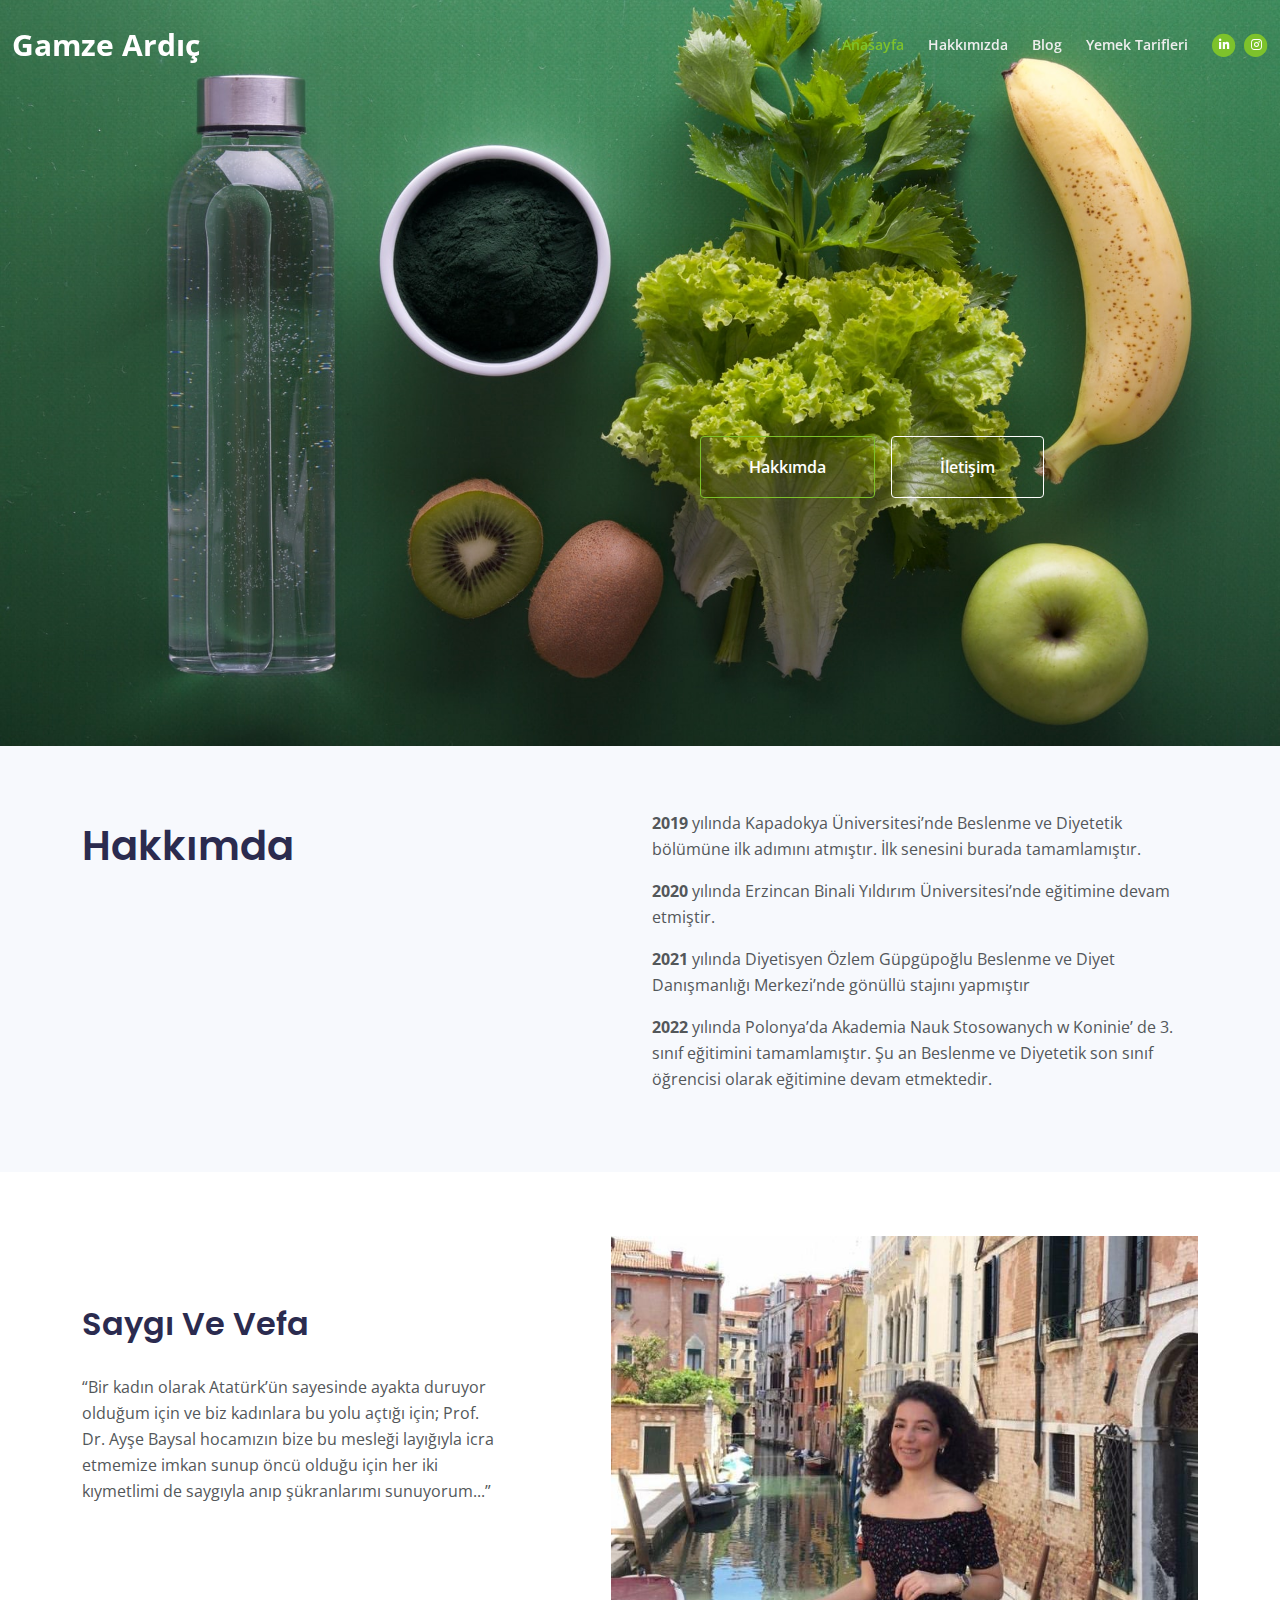
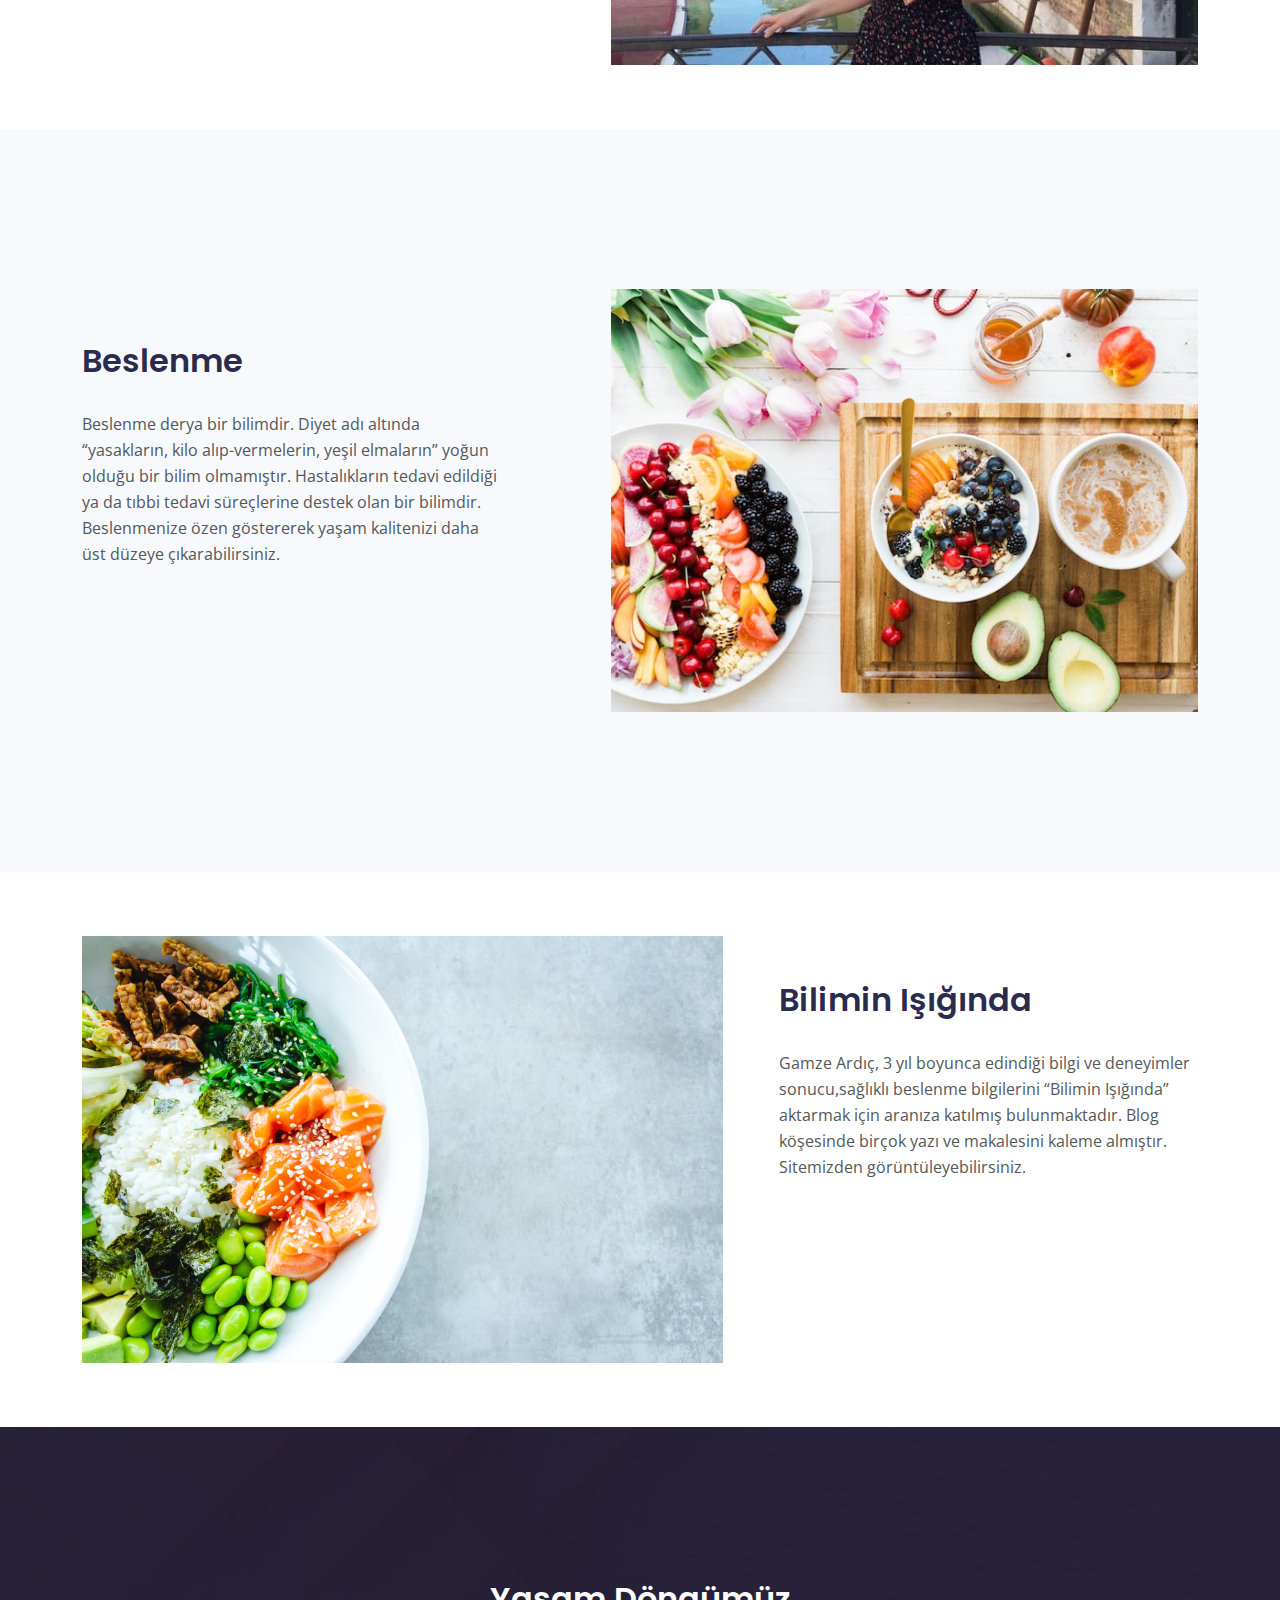
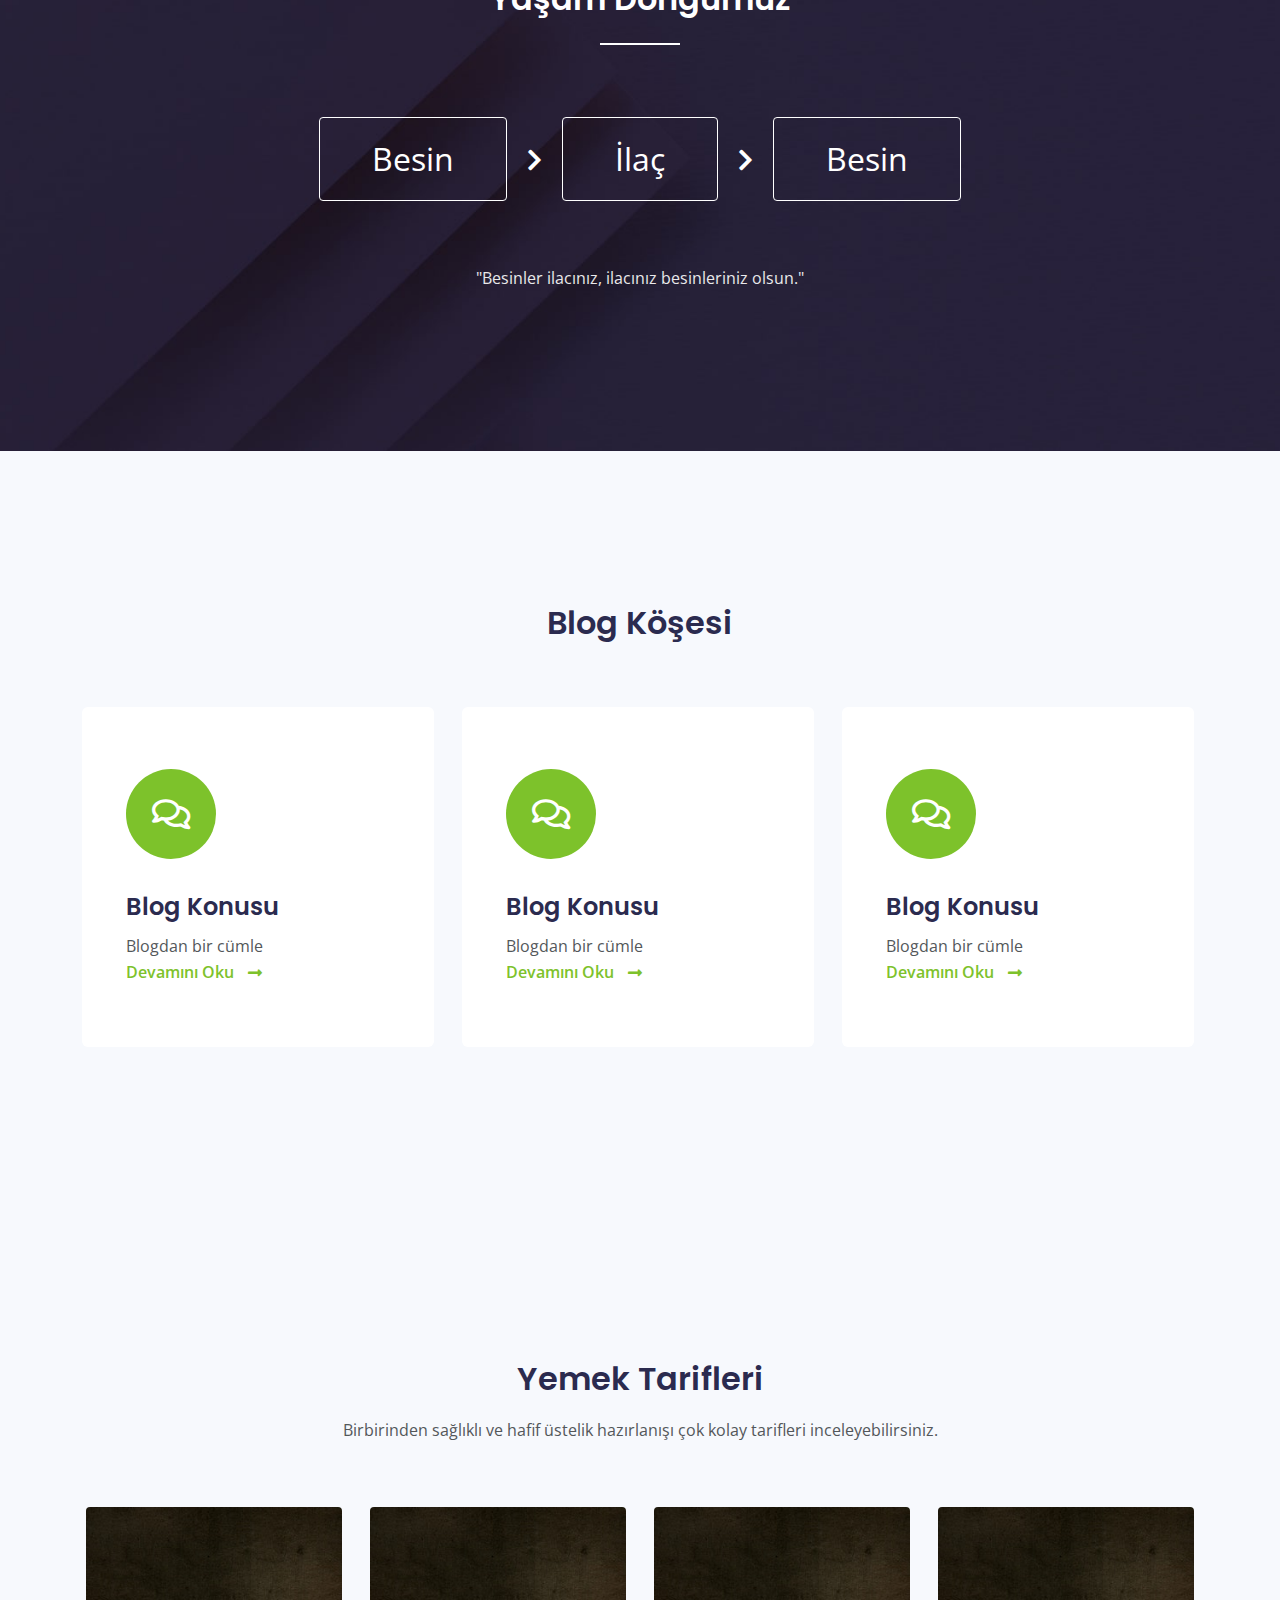
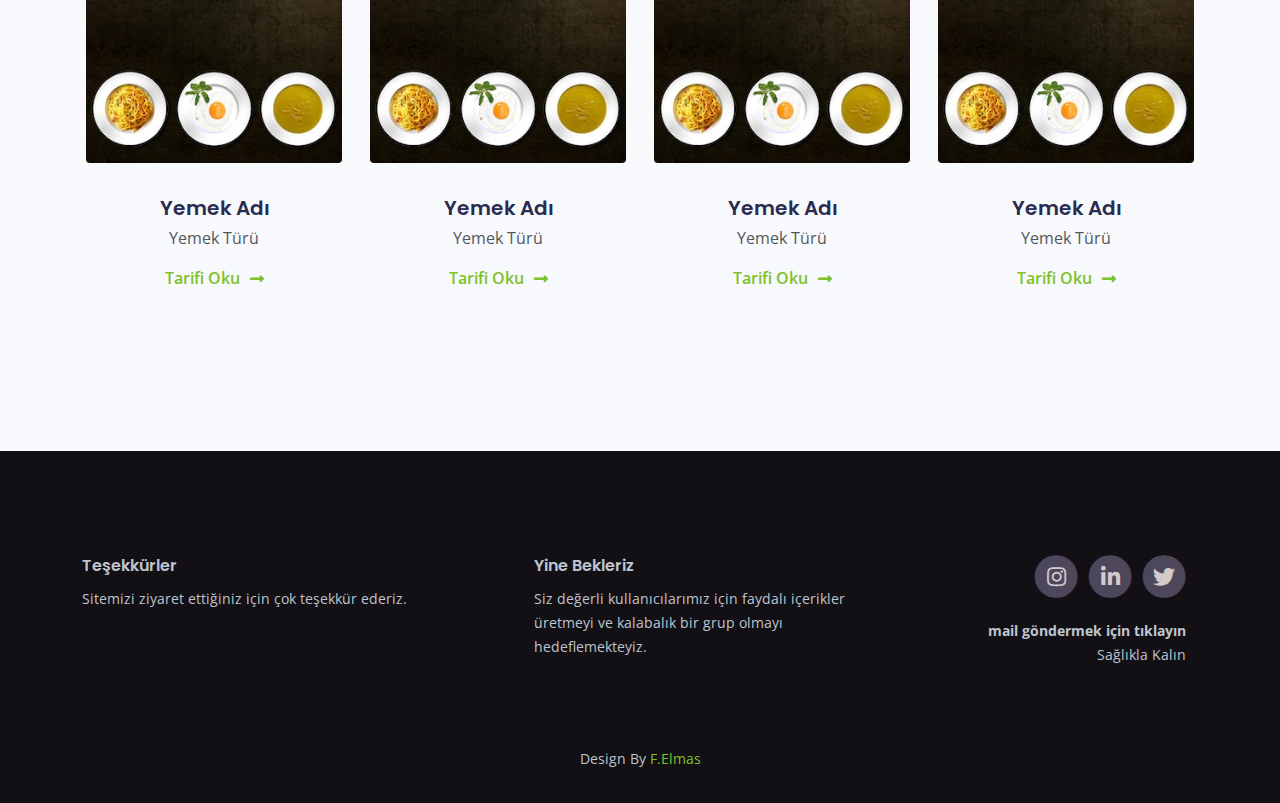
==== index.html @ 30d431b8 "updated" ====
<!DOCTYPE html>
<html lang="en">
<head>
    <meta charset="utf-8">
    <meta name="viewport" content="width=device-width, initial-scale=1, shrink-to-fit=no">
    
    <!-- SEO Meta Tags -->
    <meta name="description" content="Gamze ardıç Kişisel Web Sayfasıdır.">
    <meta name="author" content="Your name">

    <!-- OG Meta Tags to improve the way the post looks when you share the page on Facebook, Twitter, LinkedIn -->
	<meta property="og:site_name" content="" /> <!-- website name -->
	<meta property="og:site" content="" /> <!-- website link -->
	<meta property="og:title" content=""/> <!-- title shown in the actual shared post -->
	<meta property="og:description" content="" /> <!-- description shown in the actual shared post -->
	<meta property="og:image" content="" /> <!-- image link, make sure it's jpg -->
	<meta property="og:url" content="" /> <!-- where do you want your post to link to -->
	<meta name="twitter:card" content="summary_large_image"> <!-- to have large image post format in Twitter -->

    <!-- Webpage Title -->
    <title>Gamze Ardıç | Öğrenci Diyetisyen</title>
    
    <!-- Styles -->
    <link href="https://fonts.googleapis.com/css2?family=Open+Sans:ital,wght@0,400;0,600;0,700;1,400&display=swap" rel="stylesheet">
    <link href="https://fonts.googleapis.com/css2?family=Poppins:wght@600&display=swap" rel="stylesheet">
    <link href="css/bootstrap.min.css" rel="stylesheet">
    <link href="css/fontawesome-all.min.css" rel="stylesheet">
    <link href="css/swiper.css" rel="stylesheet">
	<link href="css/styles.css" rel="stylesheet">
	
	<!-- Favicon  -->
    <link rel="icon" href="images/favicon.ico">
                <!-- Google tag (gtag.js) -->
            <script async src="https://www.googletagmanager.com/gtag/js?id=G-RCZLFD7SVW"></script>
            <script>
            window.dataLayer = window.dataLayer || [];
            function gtag(){dataLayer.push(arguments);}
            gtag('js', new Date());

            gtag('config', 'G-RCZLFD7SVW');
            </script>
</head>
<body data-bs-spy="scroll" data-bs-target="#navbarExample">
    
    <!-- Navigation -->
    <nav id="navbarExample" class="navbar navbar-expand-lg fixed-top navbar-dark" aria-label="Main navigation">
        <div class="container">

                <a class="navbar-brand logo-text" href="index.html">Gamze Ardıç</a>

            <button class="navbar-toggler p-0 border-0" type="button" id="navbarSideCollapse" aria-label="Toggle navigation">
                <span class="navbar-toggler-icon"></span>
            </button>

            <div class="navbar-collapse offcanvas-collapse" id="navbarsExampleDefault">
                <ul class="navbar-nav ms-auto navbar-nav-scroll">
                    <li class="nav-item">
                        <a class="nav-link" href="#header">Anasayfa</a>
                    </li>
                    <li class="nav-item">
                        <a class="nav-link" href="#intro">Hakkımızda</a>
                    </li>
                    <li class="nav-item">
                        <a class="nav-link" href="#services">Blog</a>
                    </li>
                    <li class="nav-item">
                        <a class="nav-link" href="#teams">Yemek Tarifleri</a>
                    </li>
                    <!--
                    <li class="nav-item dropdown">
                        <a class="nav-link dropdown-toggle" href="#" id="dropdown01" data-bs-toggle="dropdown" aria-expanded="false">Drop</a>
                        <ul class="dropdown-menu" aria-labelledby="dropdown01">
                            <li><a class="dropdown-item" href="article.html">Article Details</a></li>
                            <li><div class="dropdown-divider"></div></li>
                            <li><a class="dropdown-item" href="terms.html">Terms Conditions</a></li>
                            <li><div class="dropdown-divider"></div></li>
                            <li><a class="dropdown-item" href="privacy.html">Privacy Policy</a></li>
                        </ul>
                    </li>-->
                </ul>
                <span class="nav-item social-icons">
                    <span class="fa-stack">
                        <a href="http://www.linkedin.com/in/gamzeardiic/">
                            <i class="fas fa-circle fa-stack-2x"></i>
                            <i class="fab fa-linkedin-in fa-stack-1x"></i>
                        </a>
                    </span>
                    <span class="fa-stack">
                        <a href="https://www.instagram.com/dyt.gamzeardic/">
                            <i class="fas fa-circle fa-stack-2x"></i>
                            <i class="fab fa-instagram fa-stack-1x"></i>
                        </a>
                    </span>
                </span>
            </div> <!-- end of navbar-collapse -->
        </div> <!-- end of container -->
    </nav> <!-- end of navbar -->
    <!-- end of navigation -->

      
    <!-- Header -->
    <header id="header" class="header">
        <div class="container">
            <div class="row">
                <div class="col-lg-6">
                    <h6 class="h1-large"></h6>
                </div> <!-- end of col -->
                <div class="col-lg-6">
                    <div class="button-container">
                        <a class="btn-solid-lg" href="#intro">Hakkımda</a>
                        <a class="btn-outline-lg" href="#footer">İletişim</a>
                    </div> <!-- end of button-container -->
                </div> <!-- end of col -->
            </div> <!-- end of row -->
        </div> <!-- end of container -->
    </header> <!-- end of header -->
    <!-- end of header -->


    <!-- Introduction -->
    <div id="intro" class="basic-1 bg-gray">
        <div class="container">
            <div class="row">
                <div class="col-lg-6">
                    <h1>Hakkımda</h1>
                </div> <!-- end of col -->
                <div class="col-lg-6">
                    <div class="text-container">
                        <p><strong>2019</strong> yılında Kapadokya Üniversitesi’nde Beslenme ve Diyetetik bölümüne ilk adımını atmıştır. İlk senesini burada tamamlamıştır.</p>
                        <p><strong>2020</strong> yılında Erzincan Binali Yıldırım Üniversitesi’nde eğitimine devam etmiştir.</p>
                        <p><strong>2021</strong> yılında Diyetisyen Özlem Güpgüpoğlu Beslenme ve Diyet Danışmanlığı Merkezi’nde gönüllü stajını yapmıştır</p>
                        <p><strong>2022</strong> yılında Polonya’da Akademia Nauk Stosowanych w Koninie’ de 3. sınıf eğitimini tamamlamıştır. Şu an Beslenme ve Diyetetik son sınıf öğrencisi olarak eğitimine devam etmektedir.</p>
                    </div> <!-- end of text-container -->
                </div> <!-- end of col -->
            </div> <!-- end of row -->
        </div> <!-- end of container -->
    </div> <!-- end of basic-1 -->
    <!-- end of introduction -->


    <!-- Project 1 -->
    <div id="projects" class="basic-2">
        <div class="container">
            <div class="row">
                <div class="col-lg-6 col-xl-5">
                    <div class="text-container">
                        <h2>Saygı Ve Vefa</h2>
                        <p>“Bir kadın olarak Atatürk’ün sayesinde ayakta duruyor olduğum için ve biz kadınlara bu yolu açtığı için; Prof. Dr. Ayşe Baysal hocamızın bize bu mesleği layığıyla icra etmemize imkan sunup öncü olduğu için her iki kıymetlimi de saygıyla anıp şükranlarımı sunuyorum...”</p>
                        
                    </div> <!-- end of text-container -->
                </div> <!-- end of col -->
                <div class="col-lg-6 col-xl-7">
                    <div class="image-container">
                        <img class="img-fluid" src="images/dgaProfil.jpeg" alt="alternative">
                    </div> <!-- end of image-container -->
                </div> <!-- end of col -->
            </div> <!-- end of row -->
        </div> <!-- end of container -->
    </div> <!-- end of basic-2 -->
    <!-- end of project 1 -->

    <!-- Project 3 -->
    <div class="basic-4 bg-gray">
        <div class="container">
            <div class="row">
                <div class="col-lg-6 col-xl-5">
                    <div class="text-container">
                        <h2>Beslenme</h2>
                        <p>Beslenme derya bir bilimdir. Diyet adı altında “yasakların, kilo alıp-vermelerin, yeşil elmaların” yoğun olduğu bir bilim olmamıştır. Hastalıkların tedavi edildiği ya da tıbbi tedavi süreçlerine destek olan bir bilimdir. Beslenmenize özen göstererek yaşam kalitenizi daha üst düzeye çıkarabilirsiniz.</p>
                    </div> <!-- end of text-container -->
                </div> <!-- end of col -->
                <div class="col-lg-6 col-xl-7">
                    <div class="image-container">
                        <img class="img-fluid" src="images/dga6.jpg" alt="alternative">
                    </div> <!-- end of image-container -->
                </div> <!-- end of col -->
            </div> <!-- end of row -->
        </div> <!-- end of container -->
    </div> <!-- end of basic-4 -->
    <!-- end of project 3 -->

    <!-- Project 2 -->
    <div class="basic-3 ">
        <div class="container">
            <div class="row">
                <div class="col-lg-6 col-xl-7">
                    <div class="image-container">
                        <img class="img-fluid" src="images/dga2.jpg" alt="alternative">
                    </div> <!-- end of image-container -->
                </div> <!-- end of col -->
                <div class="col-lg-6 col-xl-5">
                    <div class="text-container">
                        <h2>Bilimin Işığında</h2>
                        <p>Gamze Ardıç, 3 yıl boyunca edindiği bilgi ve deneyimler sonucu,sağlıklı beslenme bilgilerini “Bilimin Işığında” aktarmak için aranıza katılmış bulunmaktadır. Blog köşesinde birçok yazı ve makalesini kaleme almıştır. Sitemizden görüntüleyebilirsiniz.</p>
                        
                        <!-- <a class="btn-solid-reg" data-bs-toggle="modal" data-bs-target="#staticBackdrop">Modal</a> <a class="btn-outline-reg" href="article.html">Details</a>-->
                    </div> <!-- end of text-container -->
                </div> <!-- end of col -->
            </div> <!-- end of row -->
        </div> <!-- end of container -->
    </div> <!-- end of basic-3 -->
    <!-- end of project 2 -->


    <!-- Details Modal -->
    <div id="staticBackdrop" class="modal fade" tabindex="-1" aria-hidden="true">
        <div class="modal-dialog">
            <div class="modal-content">
                <div class="row">
                    <button type="button" class="btn-close" data-bs-dismiss="modal" aria-label="Close"></button>
                    <div class="col-lg-8">
                        <div class="image-container">
                            <img class="img-fluid" src="images/dga5.jpg" alt="alternative">
                        </div> <!-- end of image-container -->
                    </div> <!-- end of col -->
                    <div class="col-lg-4">
                        <h4>Gerekli malzemeler</h4>
                        <ul class="list-unstyled li-space-lg">
                            <li class="d-flex">
                                <i class="fas fa-chevron-right"></i>
                                <div class="flex-grow-1"></div>
                            </li>
                            <li class="d-flex">
                                <i class="fas fa-chevron-right"></i>
                                <div class="flex-grow-1"></div>
                            </li>
                            <li class="d-flex">
                                <i class="fas fa-chevron-right"></i>
                                <div class="flex-grow-1"></div>
                            </li>
                            <li class="d-flex">
                                <i class="fas fa-chevron-right"></i>
                                <div class="flex-grow-1"></div>
                            </li>
                            <li class="d-flex">
                                <i class="fas fa-chevron-right"></i>
                                <div class="flex-grow-1"></div>
                            </li>
                        </ul>
                        <h3>Hazırlanışı</h3>
                        <hr>
                        <p>hazırlanışı anlatım</p>
                    </div> <!-- end of col -->
                </div> <!-- end of row -->
            </div> <!-- end of modal-content -->
        </div> <!-- end of modal-dialog -->
    </div> <!-- end of modal -->
    <!-- end of details modal -->


    


    <!-- Process -->
    <div class="basic-5">
        <div class="container">
            <div class="row">
                <div class="col-lg-12">
                    <h2 class="h2-heading">Yaşam Döngümüz</h2>
                    <hr class="hr-heading">
                </div> <!-- end of col -->
            </div> <!-- end of row -->
            <div class="row">
                <div class="col-lg-12">
                    <div class="step-container">
                        <div class="step">Besin</div>
                        <i class="fas fa-chevron-right"></i>
                        <div class="step">İlaç</div>
                        <i class="fas fa-chevron-right"></i>
                        <div class="step">Besin</div>
                    </div> <!-- end of step-container -->
                    <p>"Besinler ilacınız, ilacınız besinleriniz olsun."</p>
                </div> <!-- end of col -->
            </div> <!-- end of row -->
        </div> <!-- end of container -->
    </div> <!-- end of basic-5 -->
    <!-- end of process -->


    <!-- Services -->
    <div id="services" class="cards-1 bg-gray">
        <div class="container">
            <div class="row">
                <div class="col-lg-12">
                    <h2 class="h2-heading">Blog Köşesi</h2>
                    <p class="p-heading"></p>
                </div> <!-- end of col -->
            </div> <!-- end of row -->
            <div class="row">
                <div class="col-lg-12">

                    <!-- Card -->
                    <div class="card">
                        <div class="card-icon">
                            <span class="far fa-comments"></span>
                        </div>
                        <div class="card-body">
                            <h4 class="card-title">Blog Konusu</h4>
                            <div class="card-text">Blogdan bir cümle</div>
                            <a class="read-more no-line green" href="">Devamını Oku <span class="fas fa-long-arrow-alt-right"></span></a>
                        </div>
                    </div>
                    <!-- end of card -->

                    <!-- Card -->
                    <div class="card">
                        <div class="card-icon">
                            <span class="far fa-comments"></span>
                        </div>
                        <div class="card-body">
                            <h4 class="card-title">Blog Konusu</h4>
                            <div class="card-text">Blogdan bir cümle</div>
                            <a class="read-more no-line green" href="">Devamını Oku <span class="fas fa-long-arrow-alt-right"></span></a>
                        </div>
                    </div>
                    <!-- end of card -->

                    <!-- Card -->
                    <div class="card">
                        <div class="card-icon">
                            <span class="far fa-comments"></span>
                        </div>
                        <div class="card-body">
                            <h4 class="card-title">Blog Konusu</h4>
                            <div class="card-text">Blogdan bir cümle</div>
                            <a class="read-more no-line green" href="">Devamını Oku <span class="fas fa-long-arrow-alt-right"></span></a>
                        </div>
                    </div>
                    <!-- end of card -->

                    

                </div> <!-- end of col -->
            </div> <!-- end of row -->
        </div> <!-- end of container -->
    </div> <!-- end of cards-1 -->
    <!-- end of services -->

    <!-- Team -->
    <div id="teams" class="cards-2 bg-gray">
        <div class="container">
            <div class="row">
                <div class="col-lg-12">
                    <h2 class="h2-heading">Yemek Tarifleri</h2>
                    <p class="p-heading">Birbirinden sağlıklı ve hafif üstelik hazırlanışı çok kolay tarifleri inceleyebilirsiniz.</p>
                </div> <!-- end of col -->
            </div> <!-- end of row -->
            <div class="row">
                <div class="col-lg-12">

                    <!-- Card -->
                    <div class="card">
                        <div class="card-image">
                            <img class="img-fluid" src="images/dga7.jpg" alt="alternative">
                        </div>
                        <div class="card-body">
                            <h5 class="card-title">Yemek Adı</h5>
                            <p class="card-text">Yemek Türü</p>
                            <a class="read-more no-line green" data-bs-toggle="modal" data-bs-target="#staticBackdrop">Tarifi Oku<span class="fas fa-long-arrow-alt-right"></span></a>
                        </div>
                    </div>
                    <!-- end of card -->

                    <!-- Card -->
                    <div class="card">
                        <div class="card-image">
                            <img class="img-fluid" src="images/dga7.jpg" alt="alternative">
                        </div>
                        <div class="card-body">
                            <h5 class="card-title">Yemek Adı</h5>
                            <p class="card-text">Yemek Türü</p>
                            <a class="read-more no-line green" data-bs-toggle="modal" data-bs-target="#staticBackdrop">Tarifi Oku<span class="fas fa-long-arrow-alt-right"></span></a>
                        </div>
                    </div>
                    <!-- end of card -->

                    <!-- Card -->
                    <div class="card">
                        <div class="card-image">
                            <img class="img-fluid" src="images/dga7.jpg" alt="alternative">
                        </div>
                        <div class="card-body">
                            <h5 class="card-title">Yemek Adı</h5>
                            <p class="card-text">Yemek Türü</p>
                            <a class="read-more no-line green" data-bs-toggle="modal" data-bs-target="#staticBackdrop">Tarifi Oku<span class="fas fa-long-arrow-alt-right"></span></a>
                        </div>
                    </div>
                    <!-- end of card -->

                    <!-- Card -->
                    <div class="card">
                        <div class="card-image">
                            <img class="img-fluid" src="images/dga7.jpg" alt="alternative">
                        </div>
                        <div class="card-body">
                            <h5 class="card-title">Yemek Adı</h5>
                            <p class="card-text">Yemek Türü</p>
                            <a class="read-more no-line green" data-bs-toggle="modal" data-bs-target="#staticBackdrop">Tarifi Oku<span class="fas fa-long-arrow-alt-right"></span></a>
                        </div>
                    </div>
                    <!-- end of card -->
    
                </div> <!-- end of col -->
            </div> <!-- end of row -->
        </div> <!-- end of container -->
    </div> <!-- end of cards-2 -->
    <!-- end of team -->

    <!-- Footer -->
    <div id="footer" class="footer">
        <div class="container">
            <div class="row">
                <div class="col-lg-12">
                    <div class="footer-col first">
                        <h6>Teşekkürler</h6>
                        <p class="p-small">Sitemizi ziyaret ettiğiniz için çok teşekkür ederiz.</p>
                    </div> <!-- end of footer-col -->
                    <div class="footer-col second">
                        <h6>Yine Bekleriz</h6>
                        <p class="p-small">Siz değerli kullanıcılarımız için faydalı içerikler üretmeyi ve kalabalık bir grup olmayı hedeflemekteyiz.</p>
                    </div> <!-- end of footer-col -->
                    <div class="footer-col third">
                        <span class="fa-stack">
                            <a href="https://www.instagram.com/dyt.gamzeardic/">
                                <i class="fas fa-circle fa-stack-2x"></i>
                                <i class="fab fa-instagram fa-stack-1x"></i>
                            </a>
                        </span>
                        <span class="fa-stack">
                            <a href="http://www.linkedin.com/in/gamzeardiic/">
                                <i class="fas fa-circle fa-stack-2x"></i>
                                <i class="fab fa-linkedin-in fa-stack-1x"></i>
                            </a>
                        </span>
                        <span class="fa-stack">
                            <a href="#your-link">
                                <i class="fas fa-circle fa-stack-2x"></i>
                                <i class="fab fa-twitter fa-stack-1x"></i>
                            </a>
                        </span>
                        
                        
                        <p class="p-small"><a href="mailto:gamzeardic2@gmail.com"><strong>mail göndermek için tıklayın</strong></a><br> Sağlıkla Kalın</p> 
                    </div> <!-- end of footer-col -->
                </div> <!-- end of col -->
            </div> <!-- end of row -->
        </div> <!-- end of container -->
    </div> <!-- end of footer -->  
    <!-- end of footer -->


    <!-- Copyright -->
    <div class="copyright">
        <div class="container">
            <div class="row">
                <div class="col-lg-12">
                    <p class="p-small">Design By <a href="https://furkanelmas.com/" target="_blank">F.Elmas</a></p>
                </div> <!-- end of col -->
            </div> <!-- enf of row -->
        </div> <!-- end of container -->
    </div> <!-- end of copyright --> 
    <!-- end of copyright -->
    

    <!-- Back To Top Button -->
    <button onclick="topFunction()" id="myBtn">
        <img src="images/up-arrow.png" alt="alternative">
    </button>
    <!-- end of back to top button -->
    	
    <!-- Scripts -->
    <script src="js/bootstrap.min.js"></script> <!-- Bootstrap framework -->
    <script src="js/swiper.min.js"></script> <!-- Swiper for image and text sliders -->
    <script src="js/purecounter.min.js"></script> <!-- Purecounter counter for statistics numbers -->
    <script src="js/scripts.js"></script> <!-- Custom scripts -->
</body>
</html>
---- css/styles.css ----
/* Description: Master CSS file */

/*****************************************
Table Of Contents:
- General Styles
- Navigation
- Header
- Introduction
- Project 1
- Project 2
- Details Modal
- Project 3
- Process
- Services
- About 
- Testimonials
- Team
- Contact
- Footer
- Copyright
- Back To Top Button
- Extra Pages
- Media Queries
******************************************/

/*****************************************
Colors:
- Backgrounds - light gray #f7f9fd
- Buttons, icons - green #7dc22b
- Headings text - black #2b2b4f
- Body text - dark gray #53575a
******************************************/


/**************************/
/*     General Styles     */
/**************************/
body,
html {
    width: 100%;
	height: 100%;
}

body, p {
	color: #53575a; 
	font: 400 1rem/1.625rem "Open Sans", sans-serif;
}

h1 {
	color: #2b2b4f;
	font-weight: 600;
	font-size: 2.5rem;
	line-height: 2.25rem;
	font-family: "Poppins"
}

h2 {
	color: #2b2b4f;
	font-weight: 600;
	font-size: 2rem;
	line-height: 2.5rem;
	font-family: "Poppins"
}

h3 {
	color: #2b2b4f;
	font-weight: 600;
	font-size: 1.75rem;
	line-height: 2.25rem;
	font-family: "Poppins"
}

h4 {
	color: #2b2b4f;
	font-weight: 600;
	font-size: 1.5rem;
	line-height: 2rem;
	font-family: "Poppins"
}

h5 {
	color: #2b2b4f;
	font-weight: 600;
	font-size: 1.25rem;
	line-height: 1.625rem;
	font-family: "Poppins"
}

h6 {
	color: #2b2b4f;
	font-weight: 600;
	font-size: 1rem;
	line-height: 1.375rem;
	font-family: "Poppins"
}

.p-large {
	font-size: 1.125rem;
	line-height: 1.75rem;
}

.p-small {
	font-size: 0.875rem;
	line-height: 1.5rem;
}

.testimonial-text {
	font-style: italic;
}

.testimonial-author {
	font-weight: 600;
	font-size: 1.25rem;
	line-height: 1.75rem;
	font-family: "Poppins"
}

.li-space-lg li {
	margin-bottom: 0.5rem;
}

a {
	color: #53575a;
	text-decoration: underline;
}

a:hover {
	color: #53575a;
	text-decoration: underline;
}

.no-line {
	text-decoration: none;
}

.no-line:hover {
	text-decoration: none;
}

.read-more {
	font-weight: 600;
	font-size: 1rem;
	line-height: 1.5rem;
}

.read-more .fas {
	margin-left: 0.625rem;
	font-size: 1rem;
	vertical-align: -8%;
}

.green {
	color: #7dc22b;
}

.bg-gray {
	background-color: #f7f9fd;
}

.hr-heading {
	display: block;
	width: 5rem;
	margin-top: 0.75rem;
	margin-bottom: 0.75rem;
	border: 1px solid #ffffff;
	background-color: #2b2b4f;
	opacity: 1;
}

.btn-solid-reg {
	display: inline-block;
	padding: 1.375rem 2.25rem 1.375rem 2.25rem;
	border: 1px solid #7dc22b;
	border-radius: 4px;
	background-color: #7dc22b;
	color: #ffffff;
	font-weight: 600;
	font-size: 0.875rem;
	line-height: 0;
	text-decoration: none;
	transition: all 0.2s;
}

.btn-solid-reg:hover {
	background-color: transparent;
	color: #7dc22b; /* needs to stay here because of the color property of a tag */
	text-decoration: none;
}

.btn-solid-lg {
	display: inline-block;
	padding: 1.625rem 2.625rem 1.625rem 2.625rem;
	border: 1px solid #7dc22b;
	border-radius: 4px;
	background-color: transparent;
	color: #ffffff;
	font-weight: 600;
	font-size: 0.875rem;
	line-height: 0;
	text-decoration: none;
	transition: all 0.2s;
}

.btn-solid-lg:hover {
	background-color: transparent;
	color: #7dc22b; /* needs to stay here because of the color property of a tag */
	text-decoration: none;
}

.btn-outline-reg {
	display: inline-block;
	padding: 1.375rem 2.25rem 1.375rem 2.25rem;
	border: 1px solid #2b2b4f;
	border-radius: 4px;
	background-color: transparent;
	color: #2b2b4f;
	font-weight: 600;
	font-size: 0.875rem;
	line-height: 0;
	text-decoration: none;
	transition: all 0.2s;
}

.btn-outline-reg:hover {
	background-color: #2b2b4f;
	color: #ffffff;
	text-decoration: none;
}

.btn-outline-lg {
	display: inline-block;
	padding: 1.625rem 2.625rem 1.625rem 2.625rem;
	border: 1px solid #2b2b4f;
	border-radius: 4px;
	background-color: transparent;
	color: #2b2b4f;
	font-weight: 600;
	font-size: 0.875rem;
	line-height: 0;
	text-decoration: none;
	transition: all 0.2s;
}

.btn-outline-lg:hover {
	background-color: #2b2b4f;
	color: #ffffff;
	text-decoration: none;
}

.btn-outline-sm {
	display: inline-block;
	padding: 1rem 1.5rem 1rem 1.5rem;
	border: 1px solid #2b2b4f;
	border-radius: 4px;
	background-color: transparent;
	color: #2b2b4f;
	font-weight: 600;
	font-size: 0.875rem;
	line-height: 0;
	text-decoration: none;
	transition: all 0.2s;
}

.btn-outline-sm:hover {
	background-color: #2b2b4f;
	color: #ffffff;
	text-decoration: none;
}

.form-group {
	position: relative;
	margin-bottom: 1.25rem;
}

.form-control-input,
.form-control-textarea {
	width: 100%;
	padding-top: 0.875rem;
	padding-bottom: 0.875rem;
	padding-left: 1.5rem;
	border: 1px solid #cbcbd1;
	border-radius: 4px;
	background-color: #ffffff;
	font-size: 0.875rem;
	line-height: 1.5rem;
	-webkit-appearance: none; /* removes inner shadow on form inputs on ios safari */
}

.form-control-textarea {
	display: block;
	height: 14rem; /* used instead of html rows to normalize height between Chrome and IE/FF */
}

.form-control-input:focus,
.form-control-textarea:focus {
	border: 1px solid #a1a1a1;
	outline: none; /* Removes blue border on focus */
}

.form-control-input:hover,
.form-control-textarea:hover {
	border: 1px solid #a1a1a1;
}

.form-control-submit-button {
	display: inline-block;
	width: 100%;
	height: 3.25rem;
	border: 1px solid #7dc22b;
	border-radius: 4px;
	background-color: #7dc22b;
	color: #ffffff;
	font-weight: 600;
	font-size: 0.875rem;
	line-height: 0;
	cursor: pointer;
	transition: all 0.2s;
}

.form-control-submit-button:hover {
	border: 1px solid #7dc22b;
	background-color: transparent;
	color: #7dc22b;
}


/**********************/
/*     Navigation     */
/**********************/
.navbar {
	background-color: #2b2b4f;
	font-weight: 600;
	font-size: 0.875rem;
	line-height: 0.875rem;
	box-shadow: 0 1px 6px 0 rgba(0, 0, 0, 0.025);
}

.navbar .navbar-brand {
	padding-top: 0.25rem;
	padding-bottom: 0.25rem;
}

.navbar .logo-image img {
    width: 108px;
	height: 32px;
}

.navbar .logo-text {
	color: #ffffff;
	font-weight: 700;
	font-size: 1.875rem;
	line-height: 1rem;
	text-decoration: none;
}

.offcanvas-collapse {
	position: fixed;
	top: 3.25rem; /* adjusts the height between the top of the page and the offcanvas menu */
	bottom: 0;
	left: 100%;
	width: 100%;
	padding-right: 1rem;
	padding-left: 1rem;
	overflow-y: auto;
	visibility: hidden;
	background-color: #2b2b4f;
	transition: visibility .3s ease-in-out, -webkit-transform .3s ease-in-out;
	transition: transform .3s ease-in-out, visibility .3s ease-in-out;
	transition: transform .3s ease-in-out, visibility .3s ease-in-out, -webkit-transform .3s ease-in-out;
}

.offcanvas-collapse.open {
	visibility: visible;
	-webkit-transform: translateX(-100%);
	transform: translateX(-100%);
}

.navbar .navbar-nav {
	margin-top: 0.75rem;
	margin-bottom: 0.5rem;
}

.navbar .nav-item .nav-link {
	padding-top: 0.625rem;
	padding-bottom: 0.625rem;
	color: #eeeeee;
	text-decoration: none;
	transition: all 0.2s ease;
}

.navbar .nav-item.dropdown.show .nav-link,
.navbar .nav-item .nav-link:hover,
.navbar .nav-item .nav-link.active {
	color: #7dc22b;
}

/* Dropdown Menu */
.navbar .dropdown .dropdown-menu {
	animation: fadeDropdown 0.2s; /* required for the fade animation */
}

@keyframes fadeDropdown {
    0% {
        opacity: 0;
    }

    100% {
        opacity: 1;
	}
}

.navbar .dropdown-menu {
	margin-top: 0.25rem;
	margin-bottom: 0.25rem;
	border: none;
	background-color: #2b2b4f;
}

.navbar .dropdown-item {
	padding-top: 0.625rem;
	padding-bottom: 0.625rem;
	color: #eeeeee;
	font-weight: 600;
	font-size: 0.875rem;
	line-height: 0.875rem;
	text-decoration: none;
}

.navbar .dropdown-item:hover {
	background-color: #2b2b4f;
	color: #7dc22b;
}

.navbar .dropdown-divider {
	width: 100%;
	height: 1px;
	margin: 0.5rem auto 0.5rem auto;
	border: none;
	background-color: #525296;
}
/* end of dropdown menu */

.navbar .fa-stack {
	width: 2em;
	margin-right: 0.25rem;
	font-size: 0.75rem;
}

.navbar .fa-stack-2x {
	color: #7dc22b;
	transition: all 0.2s ease;
}

.navbar .fa-stack-1x {
	color: #ffffff;
	transition: all 0.2s ease;
}

.navbar .fa-stack:hover .fa-stack-2x {
	color: #ffffff;
}

.navbar .fa-stack:hover .fa-stack-1x {
	color: #7dc22b;
}

.navbar .navbar-toggler {
	padding: 0;
	border: none;
	font-size: 1.25rem;
}


/*****************/
/*    Header     */
/*****************/
.header {
	padding-top: 8rem;
	padding-bottom: 8rem;
	background: url('../images/dga3.jpg') center center no-repeat ;
	background-size:cover;
	text-align: center;
}

.header .h1-large {
	margin-bottom: 2.5rem;
	color: #ffffff;
	font-size: 15px;
	
}

.header .btn-solid-lg {
	display: block;
	margin-bottom: 1.375rem;
}

.header .btn-outline-lg {
	display: block;
	border-color: #ffffff;
	color: #ffffff;
}

.header .btn-outline-lg:hover {
	background-color: #ffffff;
	color: #444444;
}


/************************/
/*     Introduction     */
/************************/
.basic-1 {
	padding-top: 4rem;
	padding-bottom: 4rem;
}

.basic-1 h1 {
	margin-bottom: 2.5rem;
}


/*********************/
/*     Project 1     */
/*********************/
.basic-2 {
	padding-top: 4rem;
	padding-bottom: 4rem;
}

.basic-2 .text-container {
	margin-bottom: 4rem;
}

.basic-2 h2 {
	margin-bottom: 1.875rem;
}

.basic-2 p {
	margin-bottom: 1.25rem;
}


/*********************/
/*     Project 2     */
/*********************/
.basic-3 {
	padding-top: 4rem;
	padding-bottom: 4rem;
}

.basic-3 .image-container {
	margin-bottom: 4rem;
}

.basic-3 h2 {
	margin-bottom: 1.875rem;
}

.basic-3 p {
	margin-bottom: 2rem;
}

.basic-3 .btn-solid-reg {
	margin-right: 0.75rem;
}

.basic-3 .btn-solid-reg {
	cursor: pointer;
}


/*************************/
/*     Details Modal     */
/*************************/
.modal-dialog {
	max-width: 1150px;
	margin-right: 1rem;
	margin-left: 1rem;
	pointer-events: all;
}

.modal-content {
	padding: 2.75rem 1.25rem;
}

.modal-content .btn-close {
	position: absolute;
	right: 10px;
	top: 10px;
}

.modal-content .image-container {
	margin-bottom: 3rem;
}

.modal-content img {
	border-radius: 6px;
}

.modal-content h3 {
	margin-bottom: 0.5rem;
}

.modal-content hr {
	width: 44px;
	margin-top: 0.125rem;
	margin-bottom: 1.25rem;
	margin-left: 0;
	height: 2px;
	border: none;
	background-color: #53575a;
}

.modal-content h4 {
	margin-top: 2rem;
	margin-bottom: 0.625rem;
}

.modal-content .list-unstyled {
	margin-bottom: 2rem;
}

.modal-content .list-unstyled .fas {
	color: #7dc22b;
	font-size: 0.75rem;
	line-height: 1.75rem;
}

.modal-content .list-unstyled .flex-grow-1 {
	margin-left: 0.5rem;
}

.modal-content .btn-solid-reg {
	margin-right: 0.75rem;
}

.modal-content .btn-outline-reg {
	cursor: pointer;
}


/*********************/
/*     Project 3     */
/*********************/
.basic-4 {
	padding-top: 10rem;
	padding-bottom: 10rem;
}

.basic-4 .text-container {
	margin-bottom: 4rem;
}

.basic-4 h2 {
	margin-bottom: 1.875rem;
}

.basic-4 .list-unstyled .fas {
	font-size: 0.375rem;
	line-height: 1.625rem;
}

.basic-4 .list-unstyled .flex-grow-1 {
	margin-left: 0.5rem;
}


/*******************/
/*     Process     */
/*******************/
.basic-5 {
	padding-top: 9.5rem;
	padding-bottom: 9rem;
	background: url('../images/process-background.jpg') center center no-repeat;
	background-size: cover;
	text-align: center;
}

.basic-5 h2 {
	color: #ffffff;
	margin-bottom: 1.5rem;
}

.basic-5 .hr-heading {
	background-color: #ffffff;
	margin-right: auto;
	margin-bottom: 4.5rem;
	margin-left: auto;
}

.basic-5 .step-container {
	margin-bottom: 2.5rem;
}

.basic-5 .step {
	display: block;
	margin-bottom: 1.5rem;
	padding: 1.75rem 3.25rem;
	border: 1px solid #ffffff;
	border-radius: 4px;
	color: #ffffff;
	font-size: 2rem;
}

.basic-5 .fas {
	display: none;
}

.basic-5 p {
	color: #ffffff;
	opacity: 0.9;
}


/********************/
/*     Services     */
/********************/
.cards-1 {
	padding-top: 9.5rem;
	padding-bottom: 7rem;
}

.cards-1 .h2-heading {
	margin-bottom: 1.125rem;
	text-align: center;
}

.cards-1 .p-heading {
	margin-bottom: 4rem;
	text-align: center;
}

.cards-1 .card {
	margin-bottom: 3rem;
	padding: 3.5rem 1.5rem;
	border: none;
	border-radius: 6px;
}

.cards-1 .card-body {
	padding: 0;
}

.cards-1 .card-icon {
	width: 90px;
	height: 90px;
	margin-bottom: 2rem;
	border-radius: 50%;
	background-color: #7dc22b;
	text-align: center;
}

.cards-1 .card-icon .far,
.cards-1 .card-icon .fas {
	color: #ffffff;
	font-size: 2.125rem;
	line-height: 90px;
}

.cards-1 .card-title {
	margin-bottom: 0.625rem;
}


/*****************/
/*     About     */
/*****************/
.counter {
	padding-top: 9.5rem;
	padding-bottom: 5rem;
	background: url('../images/about-background.jpg') center center no-repeat;
	background-size: cover;
}

.counter h2 {
	margin-bottom: 1.5rem;
	color: #ffffff;
	text-align: center;
}

.counter .hr-heading {
	background-color: #ffffff;
	margin-right: auto;
	margin-bottom: 4.5rem;
	margin-left: auto;
}

.counter .list-unstyled {
	margin-bottom: 6rem;
}

.counter .list-unstyled li {
	margin-bottom: 2.5rem;
}

.counter .list-unstyled .flex-grow-1 {
	margin-left: 0.5rem;
}

.counter .list-unstyled h5,
.counter .list-unstyled .text {
	color: #ffffff;
}

.counter .list-unstyled .text {
	opacity: 0.9;
}

.counter .counter-container {
	text-align: center;
}

.counter .counter-cell {
	margin-bottom: 5rem;
}

.counter .purecounter {
	margin-bottom: 1.5rem;
	color: #7dc22b;
	font-weight: 600;
	font-size: 6rem;
	line-height: 4rem;
}

.counter .counter-info {
	color: #ffffff;
	font-size: 0.875rem;
	line-height: 1.5rem;
}


/************************/
/*     Testimonials     */
/************************/
.slider-1 {
	position: relative;
	padding-top: 9.75rem;
	padding-bottom: 9.75rem;
}

.slider-1 .quotes-decoration {
	position: absolute;
	top: 0;
	left: 0;
	width: 240px;
}

.slider-1 .slider-container {
	position: relative;
}

.slider-1 .swiper-container {
	position: static;
	width: 86%;
	text-align: center;
}

.slider-1 .swiper-button-prev:focus,
.slider-1 .swiper-button-next:focus {
	/* even if you can't see it chrome you can see it on mobile device */
	outline: none;
}

.slider-1 .swiper-button-prev {
	left: -10px;
	background-image: url("data:image/svg+xml;charset=utf-8,%3Csvg%20xmlns%3D'http%3A%2F%2Fwww.w3.org%2F2000%2Fsvg'%20viewBox%3D'0%200%2028%2044'%3E%3Cpath%20d%3D'M0%2C22L22%2C0l2.1%2C2.1L4.2%2C22l19.9%2C19.9L22%2C44L0%2C22L0%2C22L0%2C22z'%20fill%3D'%23707375'%2F%3E%3C%2Fsvg%3E");
	background-size: 18px 28px;
}

.slider-1 .swiper-button-next {
	right: -10px;
	background-image: url("data:image/svg+xml;charset=utf-8,%3Csvg%20xmlns%3D'http%3A%2F%2Fwww.w3.org%2F2000%2Fsvg'%20viewBox%3D'0%200%2028%2044'%3E%3Cpath%20d%3D'M27%2C22L27%2C22L5%2C44l-2.1-2.1L22.8%2C22L2.9%2C2.1L5%2C0L27%2C22L27%2C22z'%20fill%3D'%23707375'%2F%3E%3C%2Fsvg%3E");
	background-size: 18px 28px;
}

.slider-1 .testimonial-image {
	width: 120px;
	height: 120px;
	margin-bottom: 2.25rem;
	border-radius: 50%;
}

.slider-1 .testimonial-text {
	margin-bottom: 1.75rem;
	font-size: 1.25rem;
	line-height: 2rem;
}

.slider-1 .testimonial-author {
	margin-bottom: 0.25rem;
	color: #2b2b4f;
}


/****************/
/*     Team     */
/****************/
.cards-2 {
	padding-top: 9.5rem;
	padding-bottom: 6rem;
	text-align: center;
}

.cards-2 .h2-heading {
	margin-bottom: 1.125rem;
}

.cards-2 .p-heading {
	margin-bottom: 4rem;
}

.cards-2 .card {
	margin-bottom: 4rem;
	border: none;
	background: transparent;
}

.cards-2 .card-image {
	margin-bottom: 2rem;
}

.cards-2 .card-image img {
	border-radius: 4px;
}

.cards-2 .card-body {
	padding: 0;
}

.cards-2 .card-title {
	margin-bottom: 0.25rem;
}

.cards-2 .card-text {
	margin-bottom: 0.875rem;
}

.cards-2 .fa-stack {
	width: 2em;
	margin-right: 0.25rem;
	margin-left: 0.25rem;
}

.cards-2 .fa-stack-2x {
	color: #7dc22b;
	transition: all 0.2s ease;
}

.cards-2 .fa-stack-1x {
	color: #ffffff;
	transition: all 0.2s ease;
}

.cards-2 .fa-stack:hover .fa-stack-2x {
	color: #ffffff;
}

.cards-2 .fa-stack:hover .fa-stack-1x {
	color: #7dc22b;
}


/*******************/
/*     Contact     */
/*******************/
.form-1 {
	padding-top: 9.5rem;
	padding-bottom: 8.75rem;
	background: url('../images/contact-background.jpg') center center no-repeat;
	background-size: cover;
	text-align: center;
}

.form-1 .h2-heading {
	margin-bottom: 1.125rem;
	color: #ffffff;
}

.form-1 .p-heading {
	margin-bottom: 0.375rem;
	color: #ffffff;
}

.form-1 .list-unstyled {
	margin-bottom: 3.5rem;
	color: #ffffff;
}

.form-1 .list-unstyled a {
	color: #ffffff;
}

.form-1 .list-unstyled .fas {
	color: #7dc22b;
}

.form-1 .form-control-input,
.form-1 .form-control-textarea {
	border-color: #655f74;
	background-color: #4d475c;
	color: #ffffff;
}

.form-1 .form-control-input::placeholder,
.form-1 .form-control-textarea::placeholder {
	color: #ffffff;
}


/******************/
/*     Footer     */
/******************/
.footer {
	padding-top: 6.5rem;
	padding-bottom: 2rem;
	background-color: #121015;
}

.footer a {
	text-decoration: none;
}

.footer .footer-col {
	margin-bottom: 3rem;
}

.footer h6 {
	margin-bottom: 0.625rem;
	color: #bfc4cd;
}

.footer p,
.footer a,
.footer ul {
	color: #bfc4cd;
}

.footer .li-space-lg li {
	margin-bottom: 0.375rem;
}

.footer .footer-col.third .fa-stack {
	width: 2em;
	margin-bottom: 1.25rem;
	margin-right: 0.375rem;
	font-size: 1.375rem;
}

.footer .footer-col.third .fa-stack .fa-stack-2x {
	color: #4d475c;
	transition: all 0.2s ease;
}

.footer .footer-col.third .fa-stack .fa-stack-1x {
    color: #d3caca;
	transition: all 0.2s ease;
}

.footer .footer-col.third .fa-stack:hover .fa-stack-2x {
    color: #7dc22b;
}

.footer .footer-col.third .fa-stack:hover .fa-stack-1x {
	color: #ffffff;
}


/*********************/
/*     Copyright     */
/*********************/
.copyright {
	padding-bottom: 1rem;
	background-color: #121015;
	text-align: center;
}

.copyright p {
	color: #bfc4cd;
	text-decoration: none;
}
.copyright a{
	color: #7dc22b;
	text-decoration: none;
}


/******************************/
/*     Back To Top Button     */
/******************************/
#myBtn {
	position: fixed; 
  	z-index: 99; 
	bottom: 20px; 
	right: 20px; 
	display: none; 
	width: 52px;
	height: 52px;
	border: none; 
	border-radius: 50%; 
	outline: none; 
	background-color: #323137; 
	cursor: pointer; 
}

#myBtn:hover {
	background-color: #0f0f11;
}

#myBtn img {
	margin-bottom: 0.25rem;
	margin-left: 0.125rem;
	width: 18px;
}


/***********************/
/*     Extra Pages     */
/***********************/
.ex-header {
	padding-top: 8.5rem;
	padding-bottom: 4rem;
	background-color: #2b2b4f;
}

.ex-header h1 {
	color: #ffffff;
}

.ex-basic-1 .list-unstyled .fas {
	font-size: 0.375rem;
	line-height: 1.625rem;
}

.ex-basic-1 .list-unstyled .flex-grow-1 {
	margin-left: 0.5rem;
}

.ex-basic-1 .text-box {
	padding: 1.25rem 1.25rem 0.5rem 1.25rem;
	background-color: #f7f9fd;
}

.ex-cards-1 .card {
	border: none;
	background-color: transparent;
}

.ex-cards-1 .card .fa-stack {
	width: 2em;
	font-size: 1.125rem;
}

.ex-cards-1 .card .fa-stack-2x {
	color: #7dc22b;
}

.ex-cards-1 .card .fa-stack-1x {
	width: 2em;
	color: #ffffff;
	font-weight: 700;
	line-height: 2.125rem;
}

.ex-cards-1 .card .list-unstyled .flex-grow-1 {
	margin-left: 2.25rem;
}

.ex-cards-1 .card .list-unstyled .flex-grow-1 h5 {
	margin-top: 0.125rem;
	margin-bottom: 0.5rem;
}


/*************************/
/*     Media Queries     */
/*************************/	
/* Min-width 768px */
@media (min-width: 768px) {

	/* Header */
	.header {
		padding-top: 11rem;
		padding-bottom: 9rem;
	}

	.header .btn-solid-lg {
		display: inline-block;
		margin-bottom: 0;
	}

	.header .btn-outline-lg {
		display: inline-block;
	}

	.header .btn-solid-lg,
	.header .btn-outline-lg {
		margin-right: 0.5rem;
		margin-left: 0.5rem;
	}
	/* end of header */


	/* Process */
	.basic-5 .step {
		display: inline-block;
	}
	
	.basic-5 .fas {
		display: inline-block;
		margin-right: 1rem;
		margin-left: 1rem;
		color: #ffffff;
		font-size: 1.5rem;
		vertical-align: 10%;
	}

	.basic-5 p {
		width: 40rem;
		margin-right: auto;
		margin-left: auto;
	}
	/* end of process */


	/* About */
	.counter .counter-cell {
		display: inline-block;
		width: 210px;
		margin-right: 1rem;
		margin-left: 1rem;
		vertical-align: top;
	}
	/* end of about */


	/* Contact */
	.form-1 .list-unstyled li {
		display: inline-block;
		margin-right: 1rem;
	}
	/* end of contact */


	/* Extra Pages */
	.ex-basic-1 .text-box {
		padding: 1.75rem 2rem 0.875rem 2rem;
	}
	/* end of extra pages */
}
/* end of min-width 768px */


/* Min-width 992px */
@media (min-width: 992px) {
	
	/* General Styles */
	.h2-heading {
		width: 35.25rem;
		margin-right: auto;
		margin-left: auto;
	}

	.p-heading {
		width: 46rem;
		margin-right: auto;
		margin-left: auto;
	}
	/* end of general styles */


	/* Navigation */
	.navbar {
		padding-top: 1.75rem;
		background-color: transparent;
		box-shadow: none;
		transition: all 0.2s;
	}

	.navbar.top-nav-collapse {
		padding-top: 0.5rem;
		padding-bottom: 0.5rem;
		background-color: #2b2b4f;
		box-shadow: 0 3px 6px 0 rgba(0, 0, 0, 0.025);
	}

	.offcanvas-collapse {
		position: static;
		top: auto;
		bottom: auto;
		left: auto;
		width: auto;
		padding-right: 0;
		padding-left: 0;
		background-color: transparent;
		overflow-y: visible;
		visibility: visible;
	}

	.offcanvas-collapse.open {
		-webkit-transform: none;
		transform: none;
	}

	.navbar .navbar-nav {
		margin-top: 0;
		margin-bottom: 0;
	}
	
	.navbar .nav-item .nav-link {
		padding-right: 0.75rem;
		padding-left: 0.75rem;
	}

	.navbar .dropdown-menu {
		padding-top: 0.75rem;
		padding-bottom: 0.875rem;
		box-shadow: 0 3px 3px 1px rgba(0, 0, 0, 0.08);
	}

	.navbar .dropdown-divider {
		width: 90%;
	}

	.navbar .social-icons {
		margin-left: 0.5rem;
	}
	
	.navbar .fa-stack {
		margin-right: 0;
		margin-left: 0.25rem;
	}
	/* end of navigation */


	/* Header */
	.header {
		padding-top: 15rem;
		padding-bottom: 13rem;
		text-align: left;
	}

	.header .h1-large {
		font-size: 2rem;
		line-height: 2.5rem;
	}

	.header .button-container {
		margin-top: 7rem;
		margin-left: 2rem;
	}
	/* end of header */


	/* Introduction */
	.basic-1 h1 {
		margin-bottom: 0;
	}
	/* end of introduction */


	/* Project 1 */
	.basic-2 .text-container {
		margin-top: 1.75rem;
		margin-right: 2rem;
		margin-bottom: 0;
	}
	/* end of project 1 */
	

	/* Project 2 */
	.basic-3 .text-container {
		margin-left: 2rem;
	}
	
	.basic-3 .image-container {
		margin-bottom: 0;
	}
	/* end of project 2 */


	/* Details Modal */
	/* Stops body and navbar shift on modal open */
	body.modal-open {
		overflow-y: scroll !important;
		padding-right: 0 !important;
	}

	body.modal-open .navbar {
		padding-right: 0 !important;
	}
	/* end of stops body and navbar shift on modal open */

	.modal {
		padding-right: 0 !important;
	}

	.modal-dialog {
		margin-top: 120px;
		margin-right: auto;
		margin-left: auto;
	}
	
	.modal-content .image-container {
		margin-bottom: 0;
	}
	/* end of details modal */


	/* Project 3 */
	.basic-4 .text-container {
		margin-right: 2rem;
		margin-bottom: 0;
	}
	/* end of project 3 */


	/* Services */
	.cards-1 .card {
		display: inline-block;
		width: 290px;
		vertical-align: top;
	}
	
	.cards-1 .card:nth-of-type(3n+2) {
		margin-right: 1.5rem;
		margin-left: 1.5rem;
	}
	/* end of services */


	/* Footer */
	.footer .footer-col {
		margin-bottom: 2rem;
	}

	.footer .footer-col.first {
		display: inline-block;
		width: 320px;
		margin-right: 1.75rem;
		vertical-align: top;
	}
	
	.footer .footer-col.second {
		display: inline-block;
		width: 320px;
		margin-right: 1.75rem;
		vertical-align: top;
	}
	
	.footer .footer-col.third {
		display: inline-block;
		width: 224px;
		text-align: right;
		vertical-align: top;
	}

	.footer .footer-col.third .fa-stack {
		margin-right: 0;
		margin-left: 0.375rem;
	}
	/* end of footer */


	/* Extra Pages */
	.ex-cards-1 .card {
		display: inline-block;
		width: 296px;
		vertical-align: top;
	}

	.ex-cards-1 .card:nth-of-type(3n+2) {
		margin-right: 1rem;
		margin-left: 1rem;
	}
	/* end of extra pages */
}
/* end of min-width 992px */


/* Min-width 1200px */
@media (min-width: 1200px) {
	
	/* General Styles */
	.container {
		max-width: 1140px;
	}
	/* end of general styles */
	

	/* Navigation */
	.navbar .container {
		max-width: 1430px;
	}
	/* end of navigation */


	/* Header */
	.header {
		padding-top: 18.5rem;
		padding-bottom: 15.5rem;
	}

	.header .h1-large {
		font-size: 3rem;
		line-height: 2.75rem;
	}

	.header .button-container {
		margin-top: 8.75rem;
		margin-left: 3rem;
	}

	.header .btn-solid-lg,
	.header .btn-outline-lg {
		margin: 0;
		padding: 1.875rem 3rem;
		font-size: 1rem;
	}
	
	.header .btn-solid-lg {
		margin-right: 0.75rem;
	}
	/* end of header */


	/* Introduction */
	.basic-1 h1 {
		margin-top: 1.125rem;
		margin-right: 2.5rem;
	}
	/* end of introduction */


	/* Project 1 */
	.basic-2 .text-container {
		margin-top: 4.25rem;
	}

	.basic-2 .image-container {
		margin-left: 3.375rem;
	}
	/* end of project 1 */


	/* Project 2 */
	.basic-3 .text-container {
		margin-top: 2.75rem;
	}
	/* end of project 2 */


	/* Details Modal */
	.modal-content {
		padding-right: 2rem;
		padding-left: 2rem;
	}
	/* end of details modal */


	/* Project 3 */
	.basic-4 .text-container {
		margin-top: 3.25rem;
	}

	.basic-4 .image-container {
		margin-left: 3.375rem;
	}
	/* end of project 3 */


	/* Services */
	.cards-1 .card {
		width: 352px;
		padding: 3.875rem 2.75rem;
	}
	/* end of services */


	/* About */
	.counter {
		padding-bottom: 6rem;
	}

	.counter .list-unstyled {
		margin-bottom: 0;
	}

	.counter .counter-container {
		margin-top: 1rem;
		margin-left: 3.5rem;
	}
	/* end of about */


	/* Testimonials */
	.slider-1 .quotes-decoration {
		left: 170px;
	}

	.slider-1 .slider-container {
		width: 82%;
		margin-right: auto;
		margin-left: auto;
	}
	/* end of testimonials */


	/* Team */
	.cards-2 .card {
		display: inline-block;
		width: 256px;
		vertical-align: top;
	}
	
	.cards-2 .card:nth-of-type(4n+2) {
		margin-left: 1.5rem;
		margin-right: 0.75rem;
	}

	.cards-2 .card:nth-of-type(4n+3) {
		margin-left: 0.75rem;
		margin-right: 1.5rem;
	}
	/* end of team */


	/* Footer */
	.footer .footer-col.first {
		width: 352px;
		margin-right: 6rem;
	}
	
	.footer .footer-col.second {
		margin-right: 6.5rem;
	}
	
	.footer .footer-col.third {
		text-align: right;
	}
	/* end of footer */


	/* Extra Pages */
	.ex-cards-1 .card {
		width: 336px;
	}

	.ex-cards-1 .card:nth-of-type(3n+2) {
		margin-right: 2.875rem;
		margin-left: 2.875rem;
	}
	/* end of extra pages */
}
/* end of min-width 1200px */
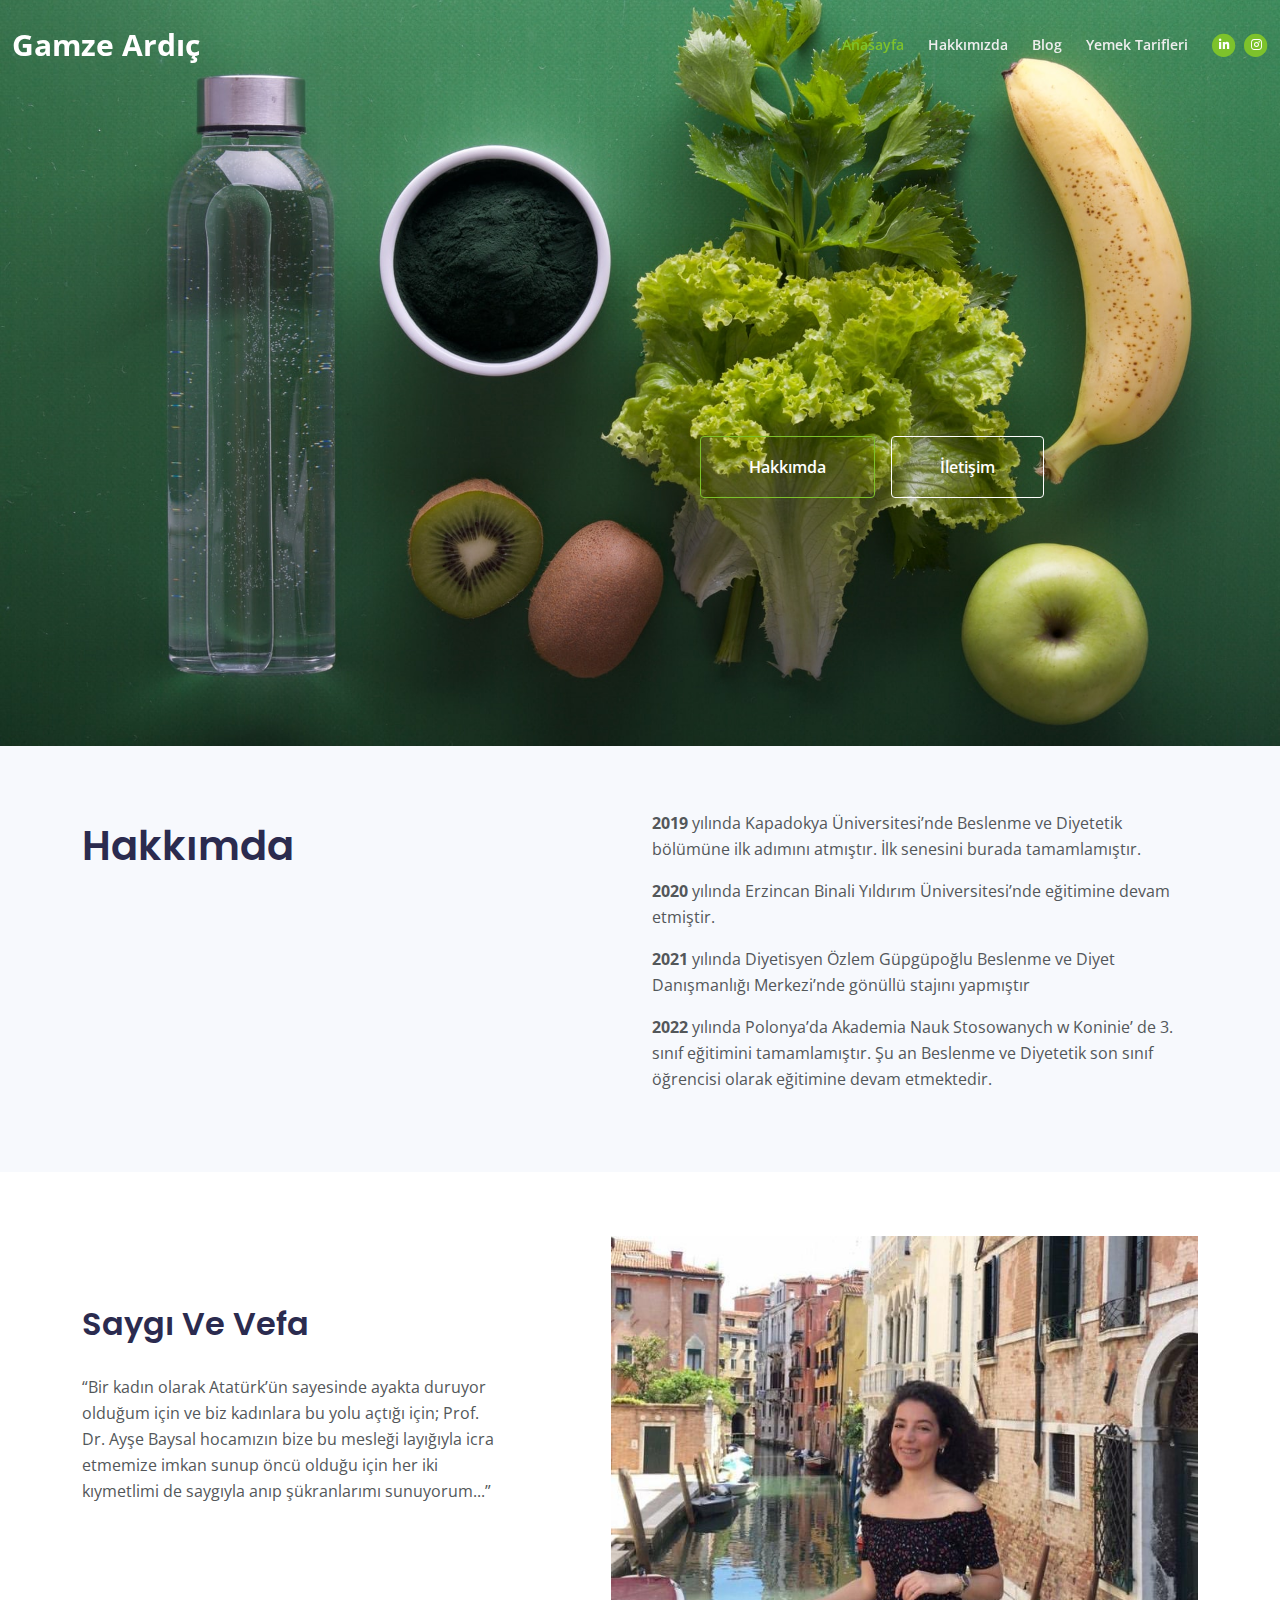
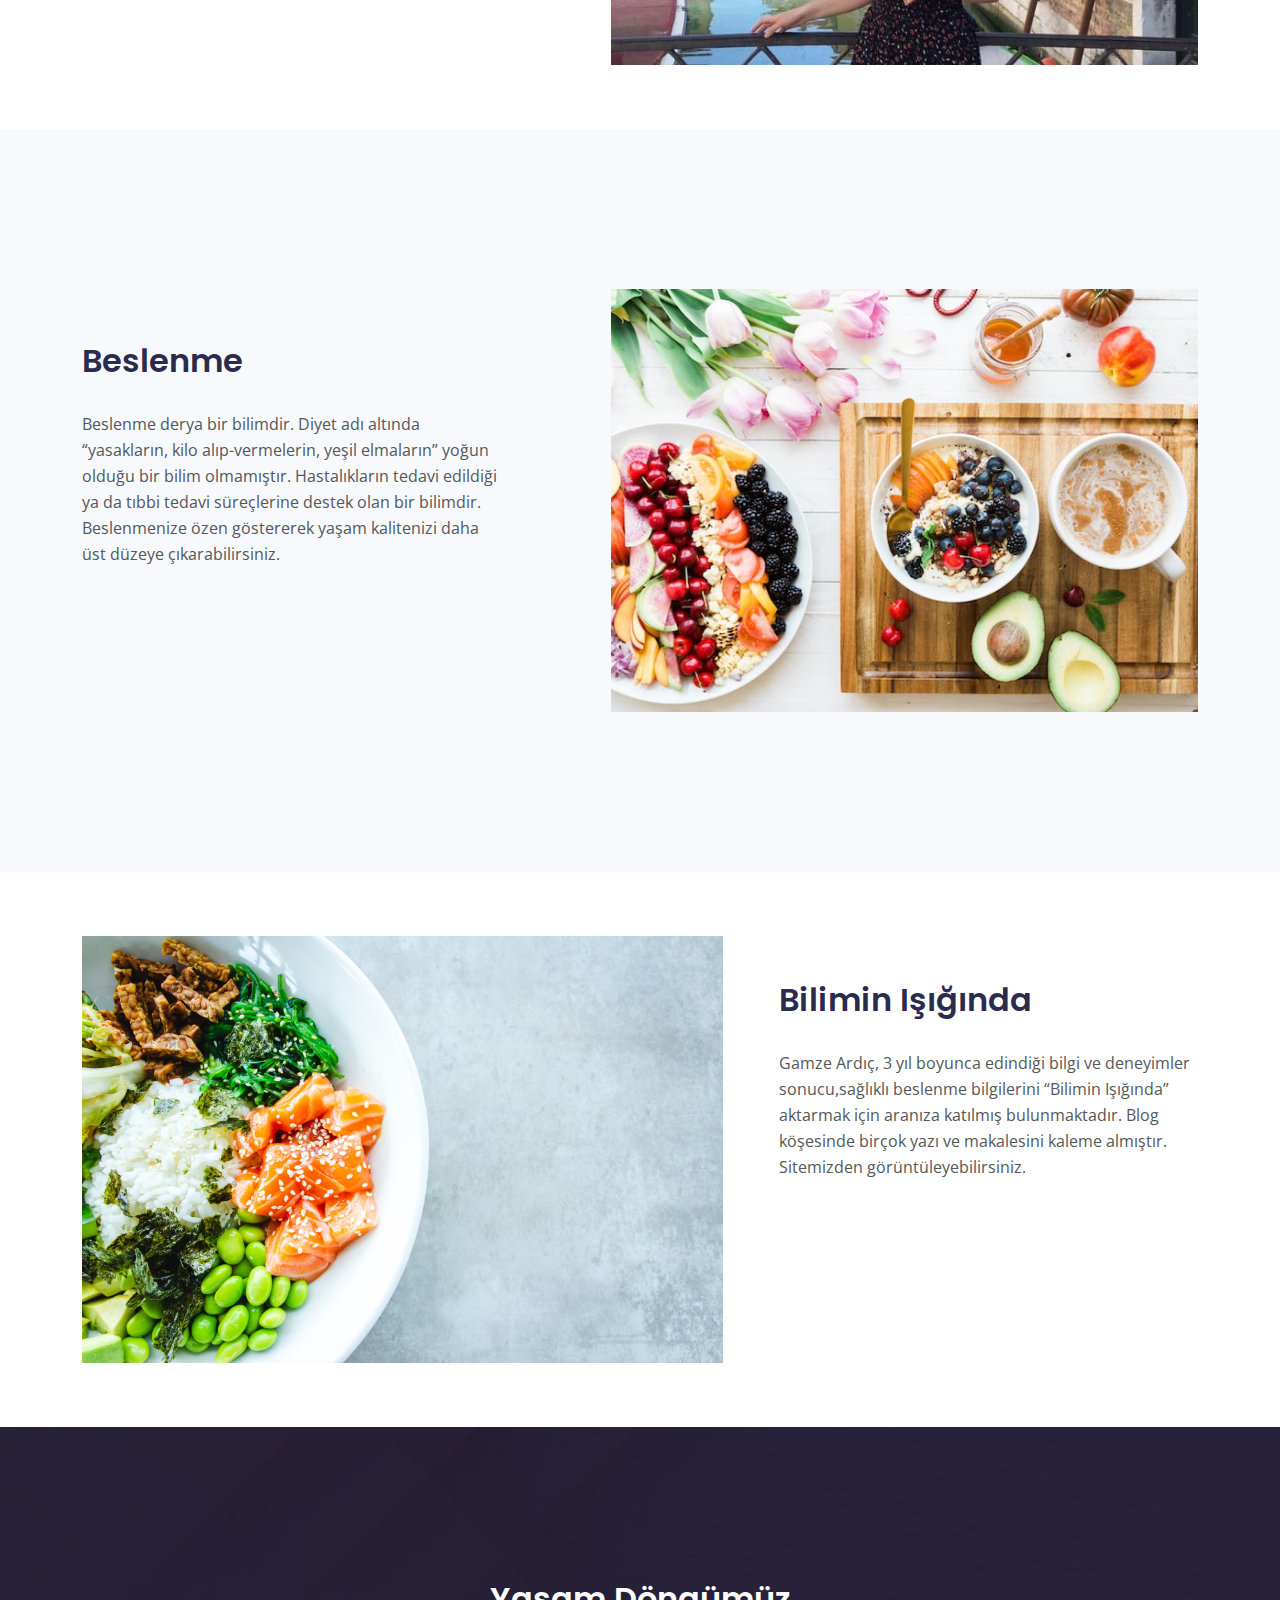
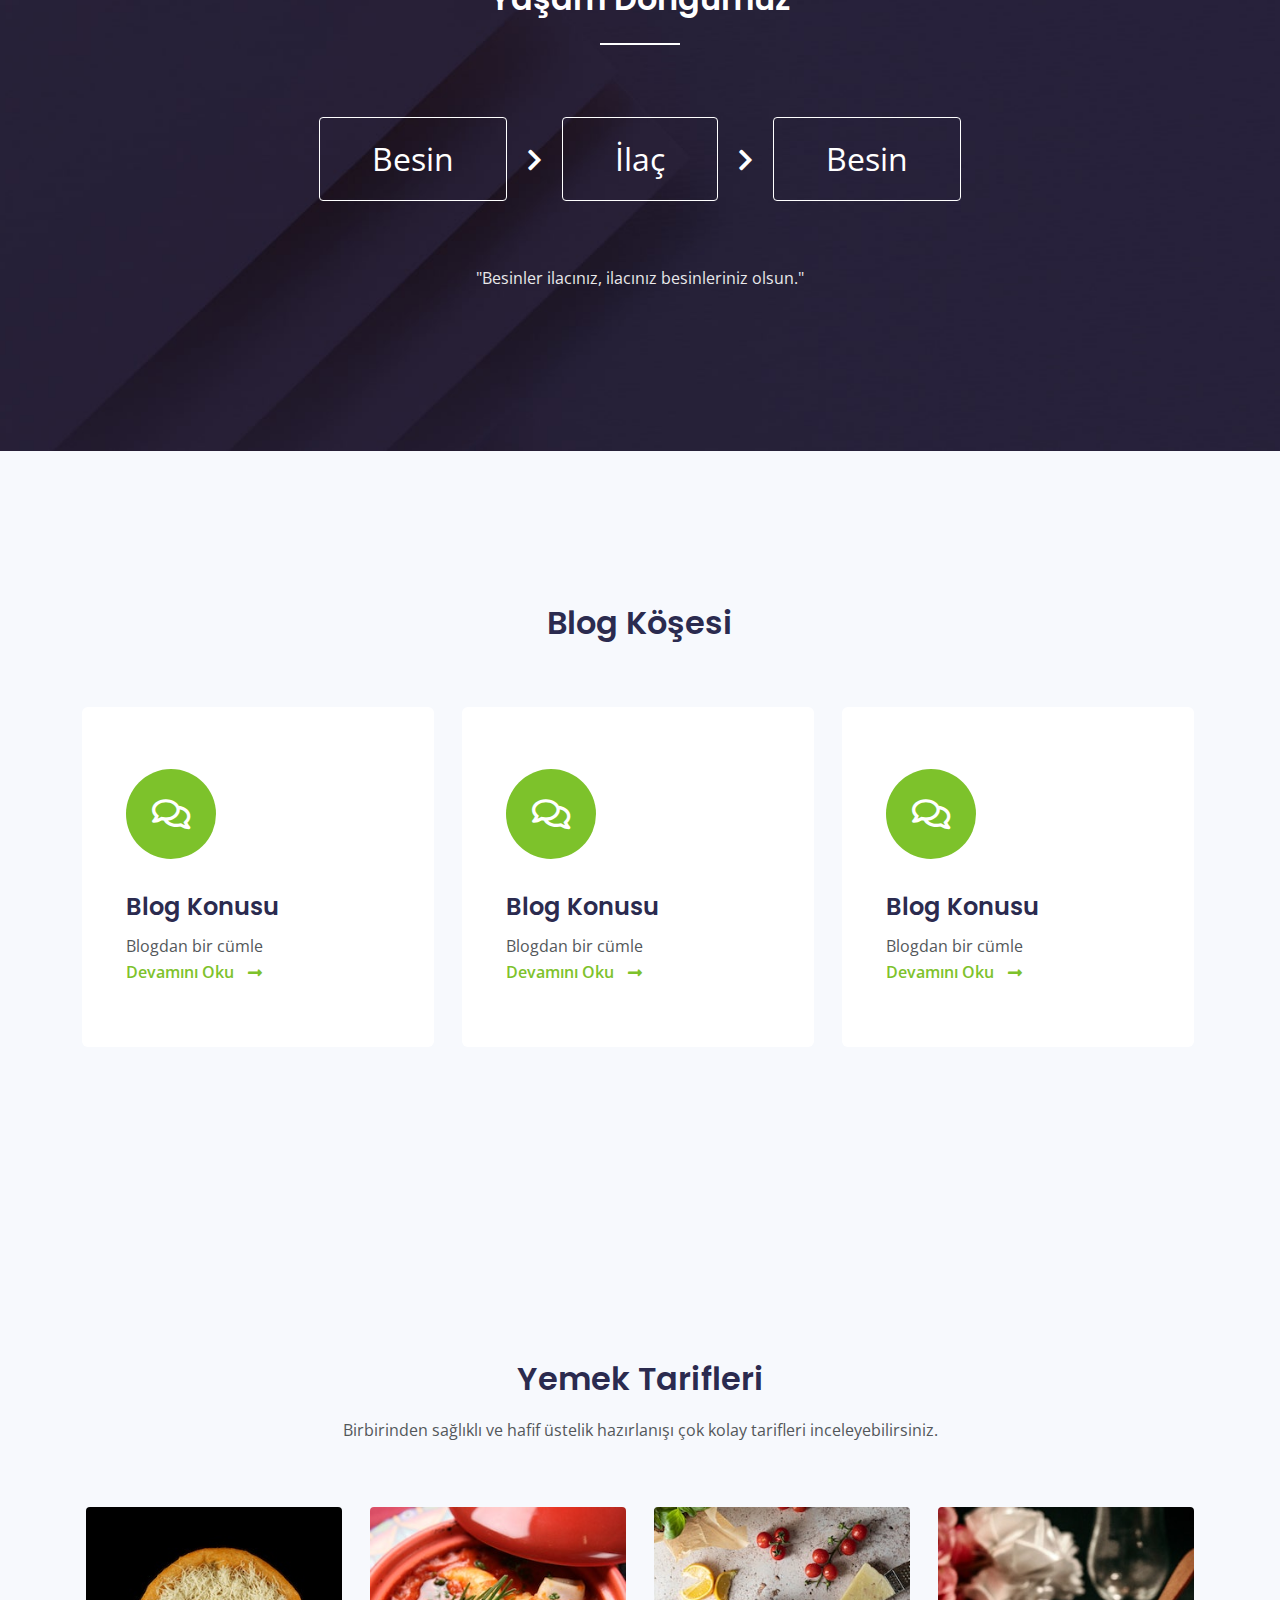
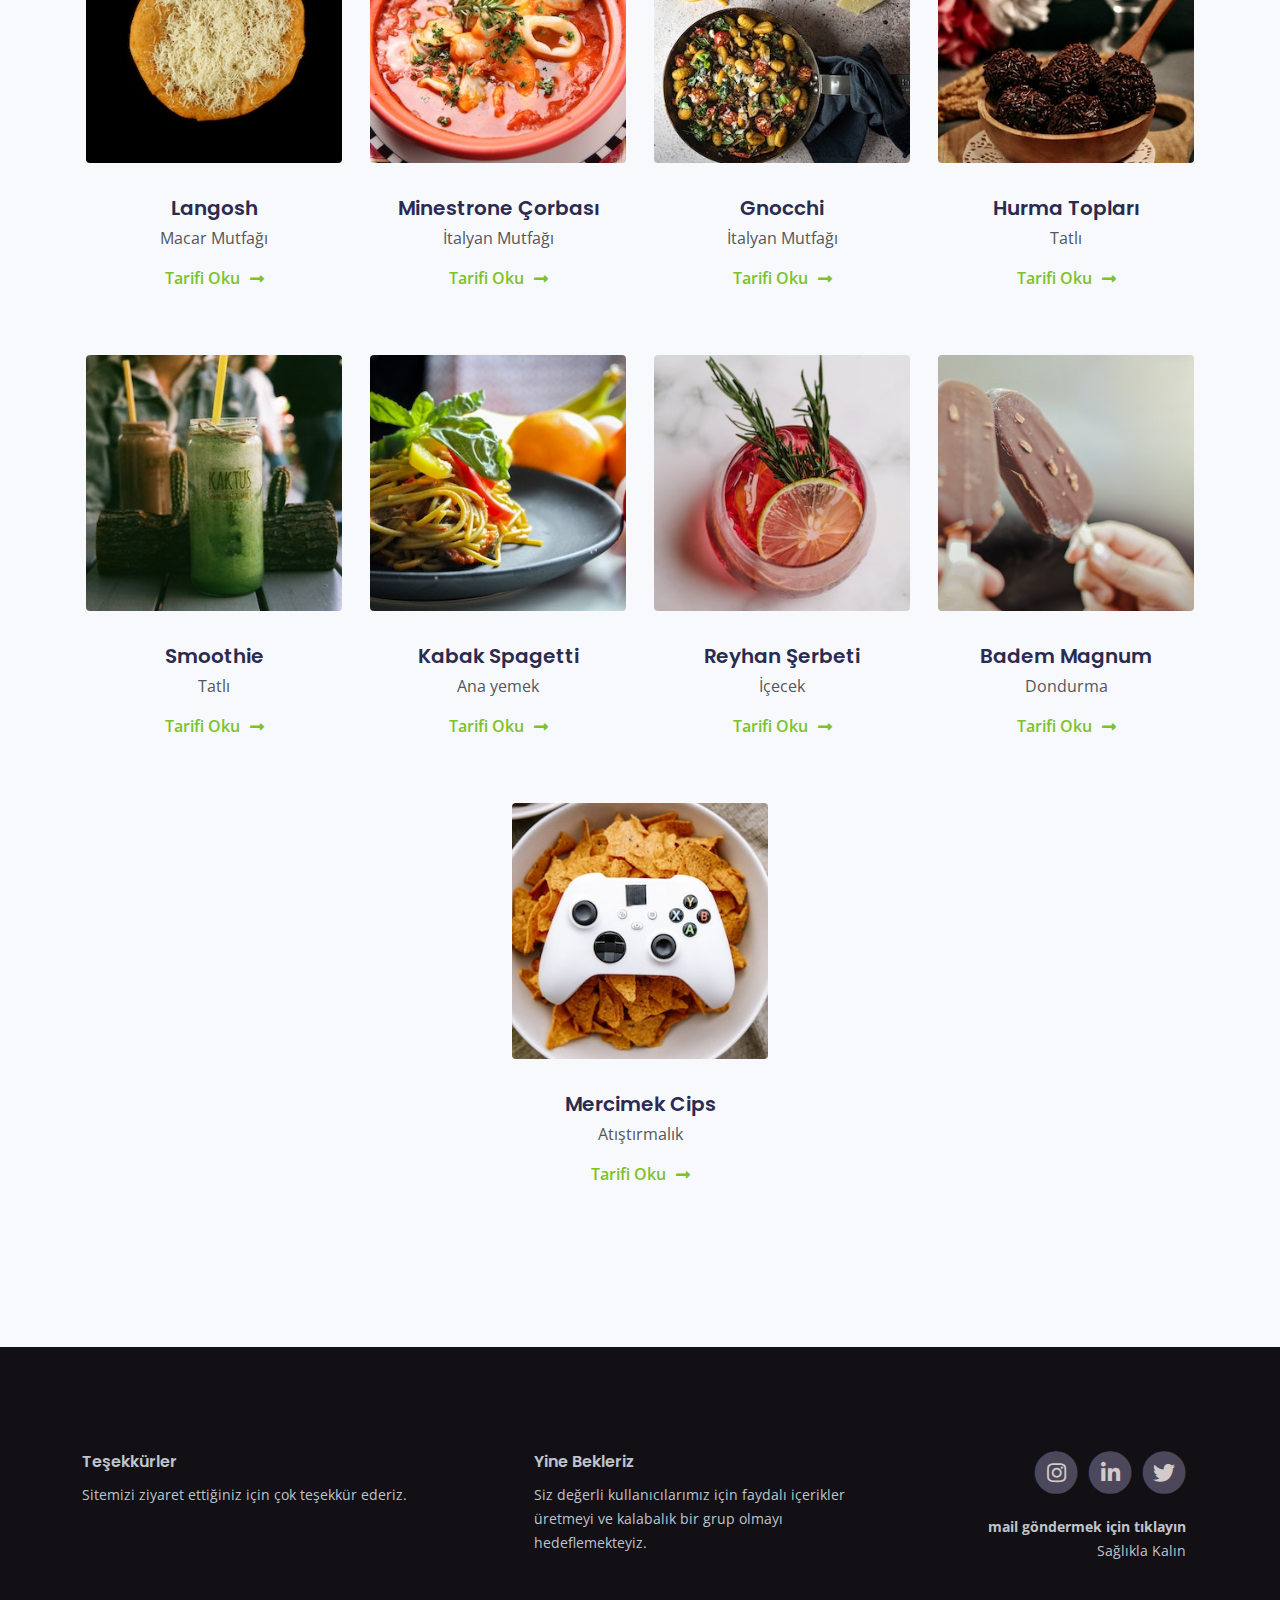
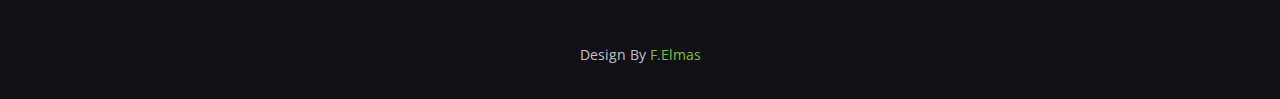
==== commit 7153fc64: "updated" ====
--- a/index.html
+++ b/index.html
@@ -6,7 +6,8 @@
     
     <!-- SEO Meta Tags -->
     <meta name="description" content="Gamze ardıç Kişisel Web Sayfasıdır.">
-    <meta name="author" content="Your name">
+    <meta name="keywords" content="gamze,ardıç,ardic,beslenme,diyetisyen">
+    <meta name="author" content="Gamze Ardıç">
 
     <!-- OG Meta Tags to improve the way the post looks when you share the page on Facebook, Twitter, LinkedIn -->
 	<meta property="og:site_name" content="" /> <!-- website name -->
@@ -210,7 +211,7 @@
                     <button type="button" class="btn-close" data-bs-dismiss="modal" aria-label="Close"></button>
                     <div class="col-lg-8">
                         <div class="image-container">
-                            <img class="img-fluid" src="images/dga5.jpg" alt="alternative">
+                            <img class="img-fluid" src="images/langosh.jpg" alt="alternative">
                         </div> <!-- end of image-container -->
                     </div> <!-- end of col -->
                     <div class="col-lg-4">
@@ -218,28 +219,58 @@
                         <ul class="list-unstyled li-space-lg">
                             <li class="d-flex">
                                 <i class="fas fa-chevron-right"></i>
-                                <div class="flex-grow-1"></div>
-                            </li>
-                            <li class="d-flex">
-                                <i class="fas fa-chevron-right"></i>
-                                <div class="flex-grow-1"></div>
-                            </li>
-                            <li class="d-flex">
-                                <i class="fas fa-chevron-right"></i>
-                                <div class="flex-grow-1"></div>
-                            </li>
-                            <li class="d-flex">
-                                <i class="fas fa-chevron-right"></i>
-                                <div class="flex-grow-1"></div>
-                            </li>
-                            <li class="d-flex">
-                                <i class="fas fa-chevron-right"></i>
-                                <div class="flex-grow-1"></div>
+                                <div class="flex-grow-1">500 gr. Un</div>
+                            </li>
+                            <li class="d-flex">
+                                <i class="fas fa-chevron-right"></i>
+                                <div class="flex-grow-1">1 adet yaşmaya</div>
+                            </li>
+                            <li class="d-flex">
+                                <i class="fas fa-chevron-right"></i>
+                                <div class="flex-grow-1">1/2 tatlı kaşığı tuz</div>
+                            </li>
+                            <li class="d-flex">
+                                <i class="fas fa-chevron-right"></i>
+                                <div class="flex-grow-1">250 ml. Ilık su</div>
+                            </li>
+                            <li class="d-flex">
+                                <i class="fas fa-chevron-right"></i>
+                                <div class="flex-grow-1">100 ml. Ilık süt</div>
+                            </li>
+                            <li class="d-flex">
+                                <i class="fas fa-chevron-right"></i>
+                                <div class="flex-grow-1">2 tatlı kaşığı toz şeker</div>
+                            </li>
+                            <li class="d-flex">
+                                <i class="fas fa-chevron-right"></i>
+                                <div class="flex-grow-1">200 gr rendelenmiş peynir(emmentaler yada kaşar)</div>
+                            </li>
+                            <li class="d-flex">
+                                <i class="fas fa-chevron-right"></i>
+                                <div class="flex-grow-1">200 gr saure sahne</div>
+                            </li>
+                            <li class="d-flex">
+                                <i class="fas fa-chevron-right"></i>
+                                <div class="flex-grow-1">200 gr schmand</div>
+                            </li>
+                            <li class="d-flex">
+                                <i class="fas fa-chevron-right"></i>
+                                <div class="flex-grow-1">3 diş sarımsak</div>
+                            </li>
+                            <li class="d-flex">
+                                <i class="fas fa-chevron-right"></i>
+                                <div class="flex-grow-1">Tuz, karabiber</div>
+                            </li>
+                            <li class="d-flex">
+                                <i class="fas fa-chevron-right"></i>
+                                <div class="flex-grow-1">Sahne ve schmand yerine 400 gr süzme yoğurt kullanabilir.</div>
                             </li>
                         </ul>
                         <h3>Hazırlanışı</h3>
                         <hr>
-                        <p>hazırlanışı anlatım</p>
+                        <p><strong>Kreması için:</strong> Saure sahne ve schmand’ıbir kaba alalım. Sarımsakları ezelim ve içine ekleyelim. Yarım tatlı kaşığı tuz ve biraz karabiber ile tatlandıralım. Yaklaşık bir saat dinlenmeye bırakalım.</p>
+                            <p><strong>Langosh hamuru için:</strong> Su ve sütü ayrı ayrı ısıtalım. Bir kaseye mayayı ufalayıp ılık süt ve toz şekeri ekleyerek malzemeleri eritelim. Ayrı bir çırpma kabına unu alalım ve mayalı karışımımızı ekleyelim. Hepsini karıştıralım ve tuzumu da ekleyelim. Hamuru güçlü bir şekilde elimizle yoğuralım. Hamur hala elimize yapışıyorsa, dikkatli bir şekilde çok az un ekleyerek hamur toparlanana kadar tezgahta yoğuralım. Toparlanan hamurumuzu bir kaba alarak sıcak bir ortamda üstü kapalı bir şekilde yaklaşık 1 saat kadar dinlendirelim.  Büyük bir tencere veya derin bir tava’ya yağı dökelim ve kızdıralım. Elimizi hafif yağlayarak hamurdan küçük parçalar kopararak elimizle açalım. Hamurumuzu yağa bırakalım ve her iki tarafını da kızartalım. Pişen langoslarımızı kağıt havlu serilmiş bir tepsi veya borcama çıkaralım. Üzerlerine yaptığımız kremayı sürelim ve peynir serperek sıcak sıcak servis yapalım. 
+                            </p>
                     </div> <!-- end of col -->
                 </div> <!-- end of row -->
             </div> <!-- end of modal-content -->
@@ -351,11 +382,11 @@
                     <!-- Card -->
                     <div class="card">
                         <div class="card-image">
-                            <img class="img-fluid" src="images/dga7.jpg" alt="alternative">
-                        </div>
-                        <div class="card-body">
-                            <h5 class="card-title">Yemek Adı</h5>
-                            <p class="card-text">Yemek Türü</p>
+                            <img class="img-fluid" src="images/langosh3.jpg" alt="alternative">
+                        </div>
+                        <div class="card-body">
+                            <h5 class="card-title">Langosh</h5>
+                            <p class="card-text">Macar Mutfağı</p>
                             <a class="read-more no-line green" data-bs-toggle="modal" data-bs-target="#staticBackdrop">Tarifi Oku<span class="fas fa-long-arrow-alt-right"></span></a>
                         </div>
                     </div>
@@ -364,12 +395,12 @@
                     <!-- Card -->
                     <div class="card">
                         <div class="card-image">
-                            <img class="img-fluid" src="images/dga7.jpg" alt="alternative">
-                        </div>
-                        <div class="card-body">
-                            <h5 class="card-title">Yemek Adı</h5>
-                            <p class="card-text">Yemek Türü</p>
-                            <a class="read-more no-line green" data-bs-toggle="modal" data-bs-target="#staticBackdrop">Tarifi Oku<span class="fas fa-long-arrow-alt-right"></span></a>
+                            <img class="img-fluid" src="images/corba3.jpg" alt="alternative">
+                        </div>
+                        <div class="card-body">
+                            <h5 class="card-title">Minestrone Çorbası</h5>
+                            <p class="card-text">İtalyan Mutfağı</p>
+                            <a class="read-more no-line green" data-bs-toggle="modal" data-bs-target="#staticBackdrop2">Tarifi Oku<span class="fas fa-long-arrow-alt-right"></span></a>
                         </div>
                     </div>
                     <!-- end of card -->
@@ -377,12 +408,12 @@
                     <!-- Card -->
                     <div class="card">
                         <div class="card-image">
-                            <img class="img-fluid" src="images/dga7.jpg" alt="alternative">
-                        </div>
-                        <div class="card-body">
-                            <h5 class="card-title">Yemek Adı</h5>
-                            <p class="card-text">Yemek Türü</p>
-                            <a class="read-more no-line green" data-bs-toggle="modal" data-bs-target="#staticBackdrop">Tarifi Oku<span class="fas fa-long-arrow-alt-right"></span></a>
+                            <img class="img-fluid" src="images/gnocchi3.jpg" alt="alternative">
+                        </div>
+                        <div class="card-body">
+                            <h5 class="card-title">Gnocchi</h5>
+                            <p class="card-text">İtalyan Mutfağı</p>
+                            <a class="read-more no-line green" data-bs-toggle="modal" data-bs-target="#staticBackdrop3">Tarifi Oku<span class="fas fa-long-arrow-alt-right"></span></a>
                         </div>
                     </div>
                     <!-- end of card -->
@@ -390,12 +421,77 @@
                     <!-- Card -->
                     <div class="card">
                         <div class="card-image">
-                            <img class="img-fluid" src="images/dga7.jpg" alt="alternative">
-                        </div>
-                        <div class="card-body">
-                            <h5 class="card-title">Yemek Adı</h5>
-                            <p class="card-text">Yemek Türü</p>
-                            <a class="read-more no-line green" data-bs-toggle="modal" data-bs-target="#staticBackdrop">Tarifi Oku<span class="fas fa-long-arrow-alt-right"></span></a>
+                            <img class="img-fluid" src="images/hurmatop3.jpg" alt="alternative">
+                        </div>
+                        <div class="card-body">
+                            <h5 class="card-title">Hurma Topları</h5>
+                            <p class="card-text">Tatlı</p>
+                            <a class="read-more no-line green" data-bs-toggle="modal" data-bs-target="#staticBackdrop4">Tarifi Oku<span class="fas fa-long-arrow-alt-right"></span></a>
+                        </div>
+                    </div>
+                    <!-- end of card -->
+
+                    <!-- Card -->
+                    <div class="card">
+                        <div class="card-image">
+                            <img class="img-fluid" src="images/smoothie3.jpg" alt="alternative">
+                        </div>
+                        <div class="card-body">
+                            <h5 class="card-title">Smoothie</h5>
+                            <p class="card-text">Tatlı</p>
+                            <a class="read-more no-line green" data-bs-toggle="modal" data-bs-target="#staticBackdrop5">Tarifi Oku<span class="fas fa-long-arrow-alt-right"></span></a>
+                        </div>
+                    </div>
+                    <!-- end of card -->
+
+                    <!-- Card -->
+                    <div class="card">
+                        <div class="card-image">
+                            <img class="img-fluid" src="images/kabak3.jpg" alt="alternative">
+                        </div>
+                        <div class="card-body">
+                            <h5 class="card-title">Kabak Spagetti</h5>
+                            <p class="card-text">Ana yemek</p>
+                            <a class="read-more no-line green" data-bs-toggle="modal" data-bs-target="#staticBackdrop6">Tarifi Oku<span class="fas fa-long-arrow-alt-right"></span></a>
+                        </div>
+                    </div>
+                    <!-- end of card -->
+
+                    <!-- Card -->
+                    <div class="card">
+                        <div class="card-image">
+                            <img class="img-fluid" src="images/reyhan3.jpg" alt="alternative">
+                        </div>
+                        <div class="card-body">
+                            <h5 class="card-title">Reyhan Şerbeti</h5>
+                            <p class="card-text">İçecek</p>
+                            <a class="read-more no-line green" data-bs-toggle="modal" data-bs-target="#staticBackdrop7">Tarifi Oku<span class="fas fa-long-arrow-alt-right"></span></a>
+                        </div>
+                    </div>
+                    <!-- end of card -->
+
+                    <!-- Card -->
+                    <div class="card">
+                        <div class="card-image">
+                            <img class="img-fluid" src="images/dondurma3.jpg" alt="alternative">
+                        </div>
+                        <div class="card-body">
+                            <h5 class="card-title">Badem Magnum</h5>
+                            <p class="card-text">Dondurma</p>
+                            <a class="read-more no-line green" data-bs-toggle="modal" data-bs-target="#staticBackdrop8">Tarifi Oku<span class="fas fa-long-arrow-alt-right"></span></a>
+                        </div>
+                    </div>
+                    <!-- end of card -->
+
+                    <!-- Card -->
+                    <div class="card">
+                        <div class="card-image">
+                            <img class="img-fluid" src="images/cips3.jpg" alt="alternative">
+                        </div>
+                        <div class="card-body">
+                            <h5 class="card-title">Mercimek Cips</h5>
+                            <p class="card-text">Atıştırmalık</p>
+                            <a class="read-more no-line green" data-bs-toggle="modal" data-bs-target="#staticBackdrop9">Tarifi Oku<span class="fas fa-long-arrow-alt-right"></span></a>
                         </div>
                     </div>
                     <!-- end of card -->
@@ -406,6 +502,402 @@
     </div> <!-- end of cards-2 -->
     <!-- end of team -->
 
+
+    <!-- MİNESTRONE ÇORBASI  -->
+    <div id="staticBackdrop2" class="modal fade" tabindex="-1" aria-hidden="true">
+        <div class="modal-dialog">
+            <div class="modal-content">
+                <div class="row">
+                    <button type="button" class="btn-close" data-bs-dismiss="modal" aria-label="Close"></button>
+                    <div class="col-lg-8">
+                        <div class="image-container">
+                            <img class="img-fluid" src="images/minestronecorbasi.jpg" alt="alternative">
+                        </div> <!-- end of image-container -->
+                    </div> <!-- end of col -->
+                    <div class="col-lg-4">
+                        <h4>Gerekli malzemeler</h4>
+                        <ul class="list-unstyled li-space-lg">
+                            <li class="d-flex">
+                                <i class="fas fa-chevron-right"></i>
+                                <div class="flex-grow-1">Zeytinyağı</div>
+                            </li>
+                            <li class="d-flex">
+                                <i class="fas fa-chevron-right"></i>
+                                <div class="flex-grow-1">150 gr. Soğan,kereviz,havuç,sarımsak,kabak</div>
+                            </li>
+                            <li class="d-flex">
+                                <i class="fas fa-chevron-right"></i>
+                                <div class="flex-grow-1">90 gr. Domates</div>
+                            </li>
+                            <li class="d-flex">
+                                <i class="fas fa-chevron-right"></i>
+                                <div class="flex-grow-1">1 litre beyaz stok</div>
+                            </li>
+                            <li class="d-flex">
+                                <i class="fas fa-chevron-right"></i>
+                                <div class="flex-grow-1">Kuru fesleğen,maydanoz</div>
+                            </li>
+                            <li class="d-flex">
+                                <i class="fas fa-chevron-right"></i>
+                                <div class="flex-grow-1">60 gr İtalya’ya özgü herhangi bir makarna çeşidi. (Yerine boncuk makarna da kullanılabilir.)</div>
+                            </li>
+                            <li class="d-flex">
+                                <i class="fas fa-chevron-right"></i>
+                                <div class="flex-grow-1">Rendelenmiş permasan peyniri</div>
+                            </li>
+                        </ul>
+                        <h3>Hazırlanışı</h3>
+                        <hr>
+                        <p> 	Yemeği yapacağımız tencereye zeytinyağı konulur.
+                            	Sebzeler düzgün küpler halinde doğranır ve zeytinyağında sırasıyla sotelenir.
+                            	Küp doğranmış domates, beyaz stok ve kuru fesleğen ilave edilir. Kaynatılmaya bırakılır.
+                            	Sebzeler tam pişmeden makarna ilave edilir. Makarna ve sebzelerin aynı anda pişmeleri için süre iyi ayarlanmalıdır.
+                            	Tuz ve karabiber ile lezzetlendirilir.
+                            	Ocak kapatılır ve üzerine doğranmış maydanozlar ilave edilir.
+                            	Servis edildikten sonra diler çorbanın üzerine diler ayrı bir kasede rendelenmiş permasen peyniri eklenir.
+                        </p>
+                    </div> <!-- end of col -->
+                </div> <!-- end of row -->
+            </div> <!-- end of modal-content -->
+        </div> <!-- end of modal-dialog -->
+    </div> <!-- end of modal -->
+    <!-- end of details modal -->
+    
+    <!-- gnocchi  -->
+    <div id="staticBackdrop3" class="modal fade" tabindex="-1" aria-hidden="true">
+        <div class="modal-dialog">
+            <div class="modal-content">
+                <div class="row">
+                    <button type="button" class="btn-close" data-bs-dismiss="modal" aria-label="Close"></button>
+                    <div class="col-lg-8">
+                        <div class="image-container">
+                            <img class="img-fluid" src="images/gnocchi.jpg" alt="alternative">
+                        </div> <!-- end of image-container -->
+                    </div> <!-- end of col -->
+                    <div class="col-lg-4">
+                        <h4>Gerekli malzemeler</h4>
+                        <ul class="list-unstyled li-space-lg">
+                            <li class="d-flex">
+                                <i class="fas fa-chevron-right"></i>
+                                <div class="flex-grow-1">4-5 adet patates (isteğe göre çoğaltabilirsiniz)</div>
+                            </li>
+                            <li class="d-flex">
+                                <i class="fas fa-chevron-right"></i>
+                                <div class="flex-grow-1">2 adet yumurta </div>
+                            </li>
+                            <li class="d-flex">
+                                <i class="fas fa-chevron-right"></i>
+                                <div class="flex-grow-1">1 kase un ( kontrollü koyun)</div>
+                            </li>
+                            <li class="d-flex">
+                                <i class="fas fa-chevron-right"></i>
+                                <div class="flex-grow-1">Tuz, karabiber</div>
+                            </li>
+                            <li class="d-flex">
+                                <i class="fas fa-chevron-right"></i>
+                                <div class="flex-grow-1">Muskat </div>
+                            </li>
+                            <li class="d-flex">
+                                <i class="fas fa-chevron-right"></i>
+                                <div class="flex-grow-1">SOSU İÇİN:</div>
+                            </li>
+                            <li class="d-flex">
+                                <i class="fas fa-chevron-right"></i>
+                                <div class="flex-grow-1">4-5 adet domates</div>
+                            </li>
+                            <li class="d-flex">
+                                <i class="fas fa-chevron-right"></i>
+                                <div class="flex-grow-1">İki yemek kaşığı zeytinyağ</div>
+                            </li>
+                            <li class="d-flex">
+                                <i class="fas fa-chevron-right"></i>
+                                <div class="flex-grow-1">Tuz, kekik,fesleğen,sarımsak </div>
+                            </li>
+                        </ul>
+                        <h3>Hazırlanışı</h3>
+                        <hr>
+                        <p>	Patatesleri haşlıyoruz, süzdükten sonra patetesleri pürüzsüz hale gelecek şekilde eziyoruz.
+                           	Ezilmiş patateslerimizi kabına alıyoruz. Yumurtayı çırptıktan sonra ilave ediyoruz. Tuz, bir tutam karabiber ve rendelenmiş muskatı da koyup unu yavaşça az az ekleyerek yoğuruyoruz. Hamur çok yoğurulmamalı çünkü patatesler hamurumuzu sulandırabilir. Harcımızı ince uzun rulo yapıp bıçakla küçük parçalar kesiyoruz.
+                           	Misket kadar parçaları yuvarlayıp üzerine çatalla iz veriyoruz.
+                           	Kaynamış suya atıp 2 dk sonra suyun yüzeyine hamurlar çıkınca alıyoruz.
+                           	Sosu için tavaya zeytinyağını ekleyip rendelenmiş domatesleri ilave ederek karıştırıyoruz.
+                           	6.Tavada sarımsağımızı hafif kızartıyoruz.
+                           	Sos kaynayınca sarımsak ve domates sosunu birleştirerek gnocchilerimizi bu sos ile karıştırıyoruz. 
+                           	Sosla özleşen gnocchilerimizi servis ederek afiyetle yiyebilirsiniz.
+                            </p>
+                    </div> <!-- end of col -->
+                </div> <!-- end of row -->
+            </div> <!-- end of modal-content -->
+        </div> <!-- end of modal-dialog -->
+    </div> <!-- end of modal -->
+    <!-- end of details modal -->
+
+    <!-- hurma top  -->
+    <div id="staticBackdrop4" class="modal fade" tabindex="-1" aria-hidden="true">
+        <div class="modal-dialog">
+            <div class="modal-content">
+                <div class="row">
+                    <button type="button" class="btn-close" data-bs-dismiss="modal" aria-label="Close"></button>
+                    <div class="col-lg-8">
+                        <div class="image-container">
+                            <img class="img-fluid" src="images/hurmatop.jpg" alt="alternative">
+                        </div> <!-- end of image-container -->
+                    </div> <!-- end of col -->
+                    <div class="col-lg-4">
+                        <h4>Gerekli malzemeler</h4>
+                        <ul class="list-unstyled li-space-lg">
+                            <li class="d-flex">
+                                <i class="fas fa-chevron-right"></i>
+                                <div class="flex-grow-1">1 su bardağı hurma</div>
+                            </li>
+                            <li class="d-flex">
+                                <i class="fas fa-chevron-right"></i>
+                                <div class="flex-grow-1">1 çay bardağı yulaf</div>
+                            </li>
+                            <li class="d-flex">
+                                <i class="fas fa-chevron-right"></i>
+                                <div class="flex-grow-1">1 tatlı kaşığı kakao</div>
+                            </li>
+                            <li class="d-flex">
+                                <i class="fas fa-chevron-right"></i>
+                                <div class="flex-grow-1">3 yemek kaşığı hindistan cevizi tozu</div>
+                            </li>
+                        </ul>
+                        <h3>Hazırlanışı</h3>
+                        <hr>
+                        <p>Tüm malzemeleri bir kaba alıp üzerine biraz su ekledikten sonra ellerinizle (dilerseniz robot da kullanabilirsiniz) ezip şekil verin.  Top halindeki harcımızı yaklaşık 1 saat kadar dolapta dinlendirdikten sonra afiyetle yiyebilirsiniz.
+                        </p>
+                    </div> <!-- end of col -->
+                </div> <!-- end of row -->
+            </div> <!-- end of modal-content -->
+        </div> <!-- end of modal-dialog -->
+    </div> <!-- end of modal -->
+    <!-- end of details modal -->
+
+    <!-- smoothie  -->
+    <div id="staticBackdrop5" class="modal fade" tabindex="-1" aria-hidden="true">
+        <div class="modal-dialog">
+            <div class="modal-content">
+                <div class="row">
+                    <button type="button" class="btn-close" data-bs-dismiss="modal" aria-label="Close"></button>
+                    <div class="col-lg-8">
+                        <div class="image-container">
+                            <img class="img-fluid" src="images/smoothie.jpg" alt="alternative">
+                        </div> <!-- end of image-container -->
+                    </div> <!-- end of col -->
+                    <div class="col-lg-4">
+                        <h4>Gerekli malzemeler</h4>
+                        <ul class="list-unstyled li-space-lg">
+                            <li class="d-flex">
+                                <i class="fas fa-chevron-right"></i>
+                                <div class="flex-grow-1">1 adet salatalık</div>
+                            </li>
+                            <li class="d-flex">
+                                <i class="fas fa-chevron-right"></i>
+                                <div class="flex-grow-1">1 adet elma</div>
+                            </li>
+                            <li class="d-flex">
+                                <i class="fas fa-chevron-right"></i>
+                                <div class="flex-grow-1">Biraz maydanoz</div>
+                            </li>
+                            <li class="d-flex">
+                                <i class="fas fa-chevron-right"></i>
+                                <div class="flex-grow-1">Yarım limon</div>
+                            </li>
+                            <li class="d-flex">
+                                <i class="fas fa-chevron-right"></i>
+                                <div class="flex-grow-1">5-6 dal ıspanak</div>
+                            </li>
+                            <li class="d-flex">
+                                <i class="fas fa-chevron-right"></i>
+                                <div class="flex-grow-1">1 su bardağı su</div>
+                            </li>
+                        </ul>
+                        <h3>Hazırlanışı</h3>
+                        <hr>
+                        <p>Malzemelerin kabuklarını soyup suyla beraber robotta bızztlatıp tüketebilirsiniz.</p>
+                    </div> <!-- end of col -->
+                </div> <!-- end of row -->
+            </div> <!-- end of modal-content -->
+        </div> <!-- end of modal-dialog -->
+    </div> <!-- end of modal -->
+    <!-- end of details modal -->
+
+    <!-- Kabak Spagetti  -->
+    <div id="staticBackdrop6" class="modal fade" tabindex="-1" aria-hidden="true">
+        <div class="modal-dialog">
+            <div class="modal-content">
+                <div class="row">
+                    <button type="button" class="btn-close" data-bs-dismiss="modal" aria-label="Close"></button>
+                    <div class="col-lg-8">
+                        <div class="image-container">
+                            <img class="img-fluid" src="images/kabakspagetti.jpg" alt="alternative">
+                        </div> <!-- end of image-container -->
+                    </div> <!-- end of col -->
+                    <div class="col-lg-4">
+                        <h4>Gerekli malzemeler</h4>
+                        <ul class="list-unstyled li-space-lg">
+                            <li class="d-flex">
+                                <i class="fas fa-chevron-right"></i>
+                                <div class="flex-grow-1">1 adet kabak</div>
+                            </li>
+                            <li class="d-flex">
+                                <i class="fas fa-chevron-right"></i>
+                                <div class="flex-grow-1">10-12 adet çeri domates</div>
+                            </li>
+                            <li class="d-flex">
+                                <i class="fas fa-chevron-right"></i>
+                                <div class="flex-grow-1">1 diş sarımsak</div>
+                            </li>
+                            <li class="d-flex">
+                                <i class="fas fa-chevron-right"></i>
+                                <div class="flex-grow-1">Tuz</div>
+                            </li>
+                        </ul>
+                        <h3>Hazırlanışı</h3>
+                        <hr>
+                        <p>Kabakları aparat ya da bıçak yardımıyla spagetti şeklinde kesiyoruz. Tavaya eklediğimiz zeytinyağında kabakları yaklaşık 10 dakika pişiriyoruz ve tuzumuzu ilave ediyoruz. Daha sonra sarımsak ve çeri domateslerini ayrı bir tavada pişiriyoruz. Pişme aşaması bittikten sonra tüm malzemeleri birleştirip servis edebilirsiniz. Dilerseniz üzerine rendelenmiş peynir de kullanabilirsiniz.</p>
+                    </div> <!-- end of col -->
+                </div> <!-- end of row -->
+            </div> <!-- end of modal-content -->
+        </div> <!-- end of modal-dialog -->
+    </div> <!-- end of modal -->
+    <!-- end of details modal -->
+
+    <!-- REYHAN ŞERBETİ -->
+    <div id="staticBackdrop7" class="modal fade" tabindex="-1" aria-hidden="true">
+        <div class="modal-dialog">
+            <div class="modal-content">
+                <div class="row">
+                    <button type="button" class="btn-close" data-bs-dismiss="modal" aria-label="Close"></button>
+                    <div class="col-lg-8">
+                        <div class="image-container">
+                            <img class="img-fluid" src="images/reyhanserbeti.jpg" alt="alternative">
+                        </div> <!-- end of image-container -->
+                    </div> <!-- end of col -->
+                    <div class="col-lg-4">
+                        <h4>Gerekli malzemeler</h4>
+                        <ul class="list-unstyled li-space-lg">
+                            <li class="d-flex">
+                                <i class="fas fa-chevron-right"></i>
+                                <div class="flex-grow-1">1-1.5 litre su</div>
+                            </li>
+                            <li class="d-flex">
+                                <i class="fas fa-chevron-right"></i>
+                                <div class="flex-grow-1">1 bağ reyhan</div>
+                            </li>
+                            <li class="d-flex">
+                                <i class="fas fa-chevron-right"></i>
+                                <div class="flex-grow-1">1 adet limon suyu</div>
+                            </li>
+                            <li class="d-flex">
+                                <i class="fas fa-chevron-right"></i>
+                                <div class="flex-grow-1">1 adet çubuk tarçın</div>
+                            </li>
+                            <li class="d-flex">
+                                <i class="fas fa-chevron-right"></i>
+                                <div class="flex-grow-1">3 adet karanfil</div>
+                            </li>
+                            <li class="d-flex">
+                                <i class="fas fa-chevron-right"></i>
+                                <div class="flex-grow-1">3 adet incir</div>
+                            </li>
+                        </ul>
+                        <h3>Hazırlanışı</h3>
+                        <hr>
+                        <p>Suyumuz kaynadıktan sonra tüm malzemeler sıcak suya eklenir.  Yaklaşık 20 dakika demlendikten sonra süzüp içilebilir. Afiyet olsun.</p>
+                    </div> <!-- end of col -->
+                </div> <!-- end of row -->
+            </div> <!-- end of modal-content -->
+        </div> <!-- end of modal-dialog -->
+    </div> <!-- end of modal -->
+    <!-- end of details modal -->
+
+    <!-- badem MAgnum  -->
+    <div id="staticBackdrop8" class="modal fade" tabindex="-1" aria-hidden="true">
+        <div class="modal-dialog">
+            <div class="modal-content">
+                <div class="row">
+                    <button type="button" class="btn-close" data-bs-dismiss="modal" aria-label="Close"></button>
+                    <div class="col-lg-8">
+                        <div class="image-container">
+                            <img class="img-fluid" src="images/dondurma.jpg" alt="alternative">
+                        </div> <!-- end of image-container -->
+                    </div> <!-- end of col -->
+                    <div class="col-lg-4">
+                        <h4>Gerekli malzemeler</h4>
+                        <ul class="list-unstyled li-space-lg">
+                            <li class="d-flex">
+                                <i class="fas fa-chevron-right"></i>
+                                <div class="flex-grow-1">4 adet donmuş muz</div>
+                            </li>
+                            <li class="d-flex">
+                                <i class="fas fa-chevron-right"></i>
+                                <div class="flex-grow-1">1 tatlı kaşığı bal</div>
+                            </li>
+                            <li class="d-flex">
+                                <i class="fas fa-chevron-right"></i>
+                                <div class="flex-grow-1">Biraz süt</div>
+                            </li>
+                            <li class="d-flex">
+                                <i class="fas fa-chevron-right"></i>
+                                <div class="flex-grow-1">250 gram çikolata</div>
+                            </li>
+                            <li class="d-flex">
+                                <i class="fas fa-chevron-right"></i>
+                                <div class="flex-grow-1">Badem</div>
+                            </li>
+                        </ul>
+                        <h3>Hazırlanışı</h3>
+                        <hr>
+                        <p>Donmuş muzları dışarıda 5 dakika beklettikten sonra çikolata hariç diğer malzemelerle birlikte robottan geçirin.  Çikolatamızı benmari usulü ile eritip dondurmalarımızı hızlı bir şekilde batırıp çıkaralım ve  donması için dolabımızda yaklaşık 1 saat kadar bekletelim.</p>
+                    </div> <!-- end of col -->
+                </div> <!-- end of row -->
+            </div> <!-- end of modal-content -->
+        </div> <!-- end of modal-dialog -->
+    </div> <!-- end of modal -->
+    <!-- end of details modal -->
+
+    <!-- Cips -->
+    <div id="staticBackdrop9" class="modal fade" tabindex="-1" aria-hidden="true">
+        <div class="modal-dialog">
+            <div class="modal-content">
+                <div class="row">
+                    <button type="button" class="btn-close" data-bs-dismiss="modal" aria-label="Close"></button>
+                    <div class="col-lg-8">
+                        <div class="image-container">
+                            <img class="img-fluid" src="images/cips.jpg" alt="alternative">
+                        </div> <!-- end of image-container -->
+                    </div> <!-- end of col -->
+                    <div class="col-lg-4">
+                        <h4>Gerekli malzemeler</h4>
+                        <ul class="list-unstyled li-space-lg">
+                            <li class="d-flex">
+                                <i class="fas fa-chevron-right"></i>
+                                <div class="flex-grow-1">1 su bardağı kırmızı mercimek </div>
+                            </li>
+                            <li class="d-flex">
+                                <i class="fas fa-chevron-right"></i>
+                                <div class="flex-grow-1">2 yk biber salçası</div>
+                            </li>
+                            <li class="d-flex">
+                                <i class="fas fa-chevron-right"></i>
+                                <div class="flex-grow-1">4 yk zeytinyağı</div>
+                            </li>
+                            <li class="d-flex">
+                                <i class="fas fa-chevron-right"></i>
+                                <div class="flex-grow-1">2 diş sarımsak, karabiber,tuz,zerdeçal, toz kırmızı biber.(1 çay kaşığı)</div>
+                            </li>
+                        </ul>
+                        <h3>Hazırlanışı</h3>
+                        <hr>
+                        <p>Mercimek karbonatlı suda 1 saat bekletilir. Bekletildikten sonra mercimekler yıkanır ve süzülür. Tüm malzemeler karıştırılıp blenderdan geçirilir ve hamur kıvamına getirilir. Yağlı kağıt üzerine serilen karışımımız ince var tabaka haline getirilir. Üzerine çörek otu eklenir ve 180 derecede 25 dakika pişilir.</p>
+                    </div> <!-- end of col -->
+                </div> <!-- end of row -->
+            </div> <!-- end of modal-content -->
+        </div> <!-- end of modal-dialog -->
+    </div> <!-- end of modal -->
+    <!-- end of details modal -->
     <!-- Footer -->
     <div id="footer" class="footer">
         <div class="container">
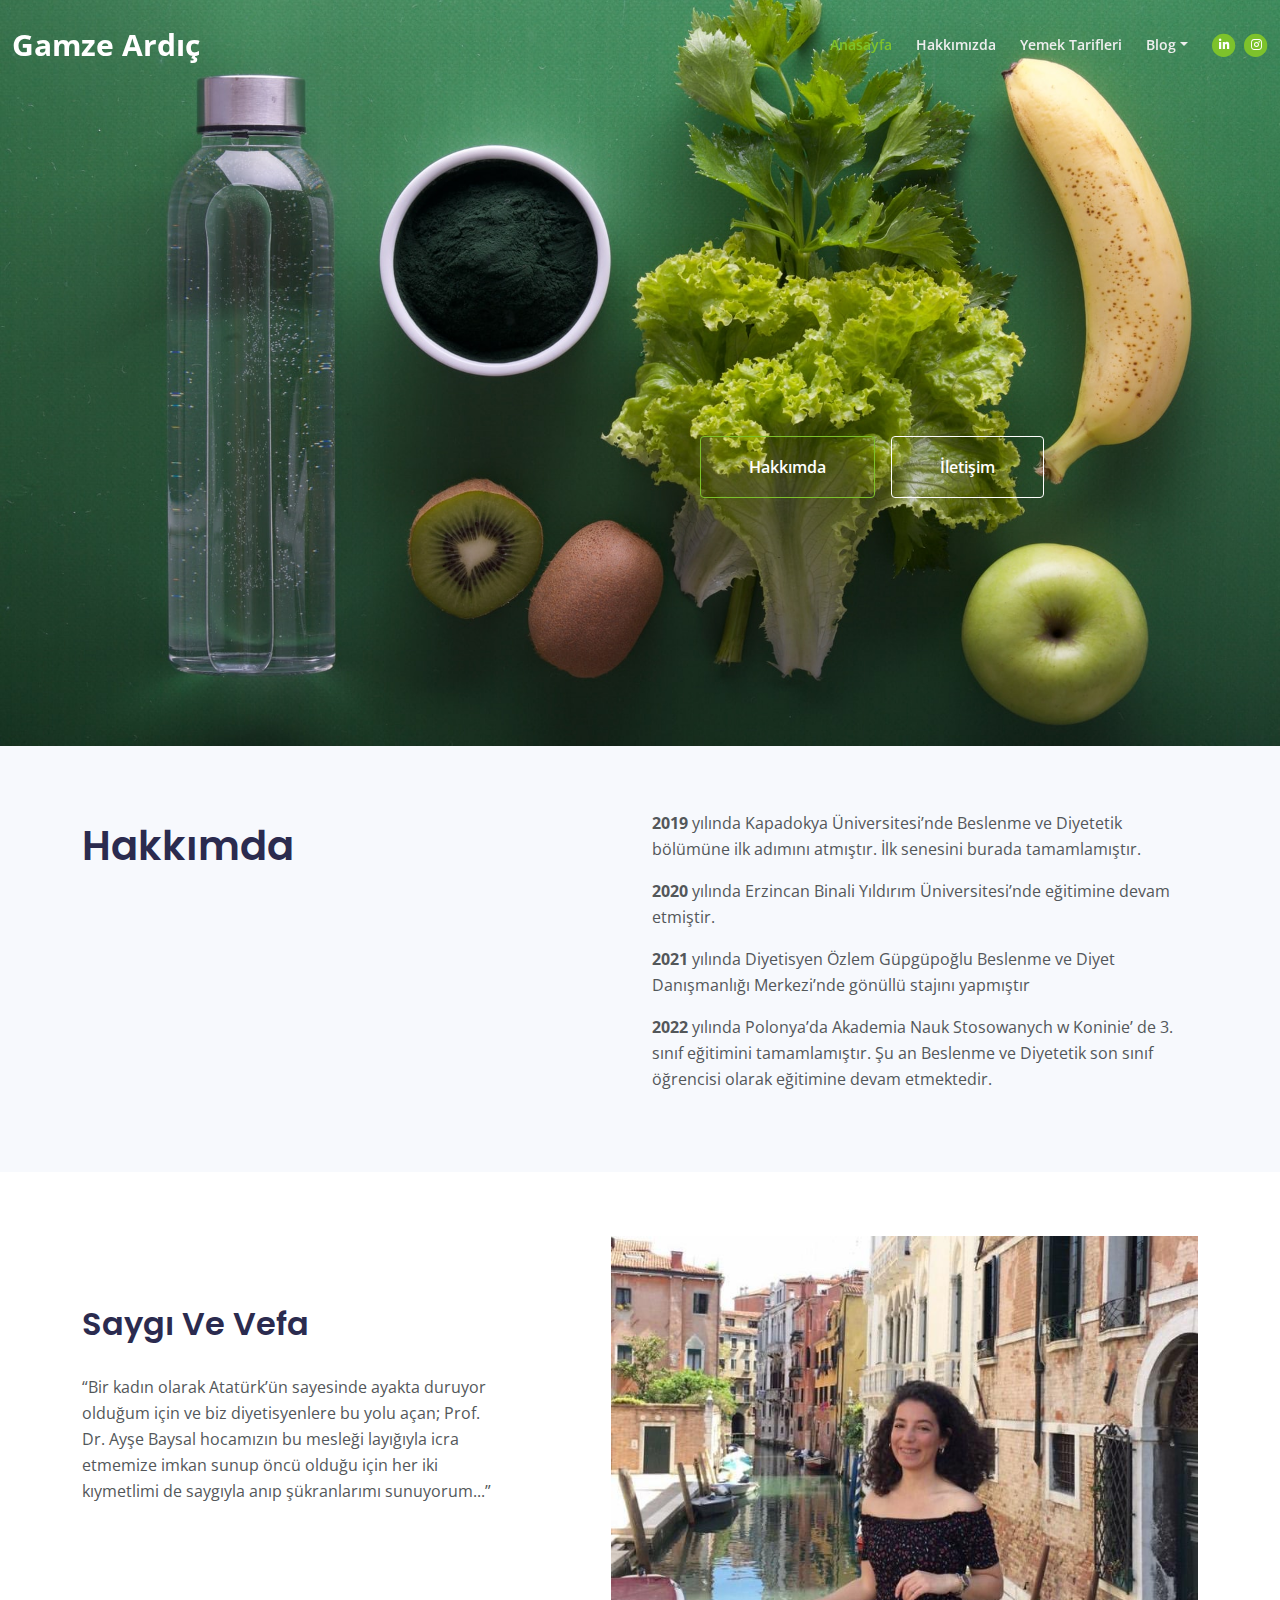
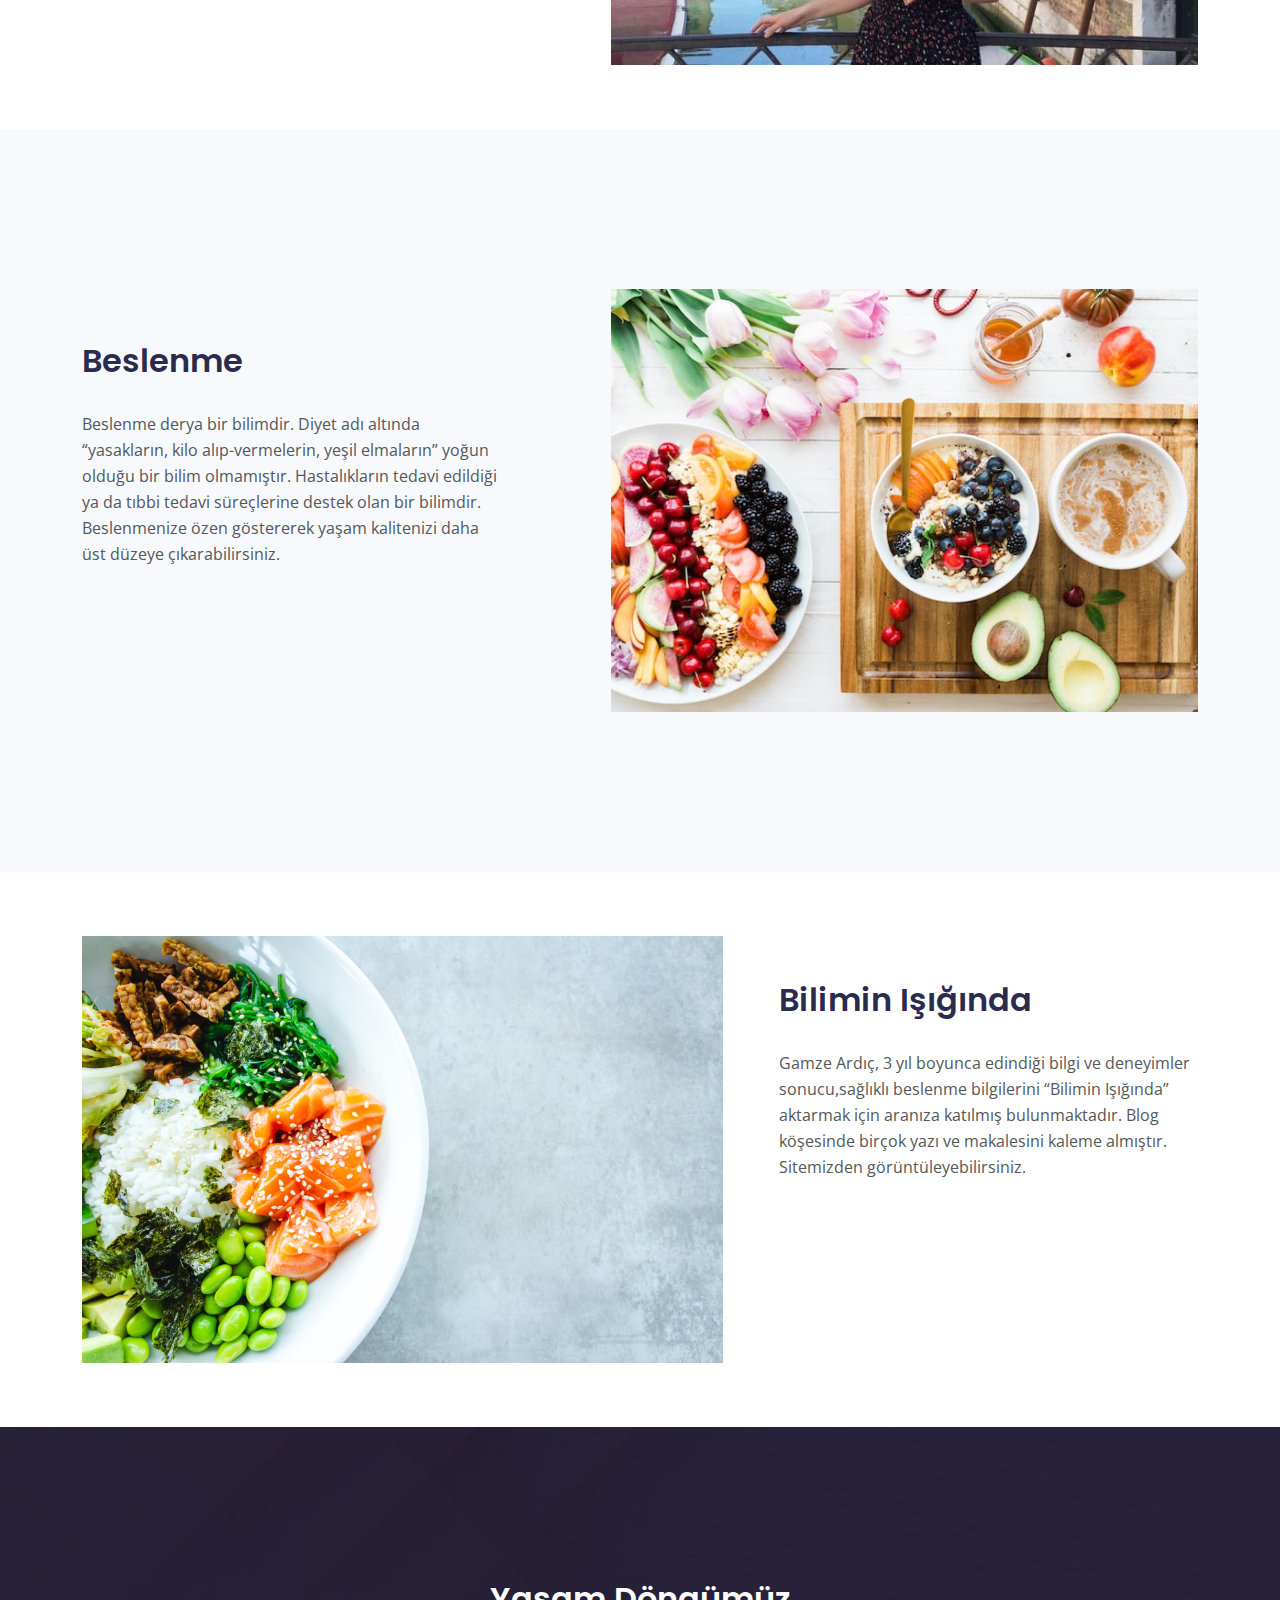
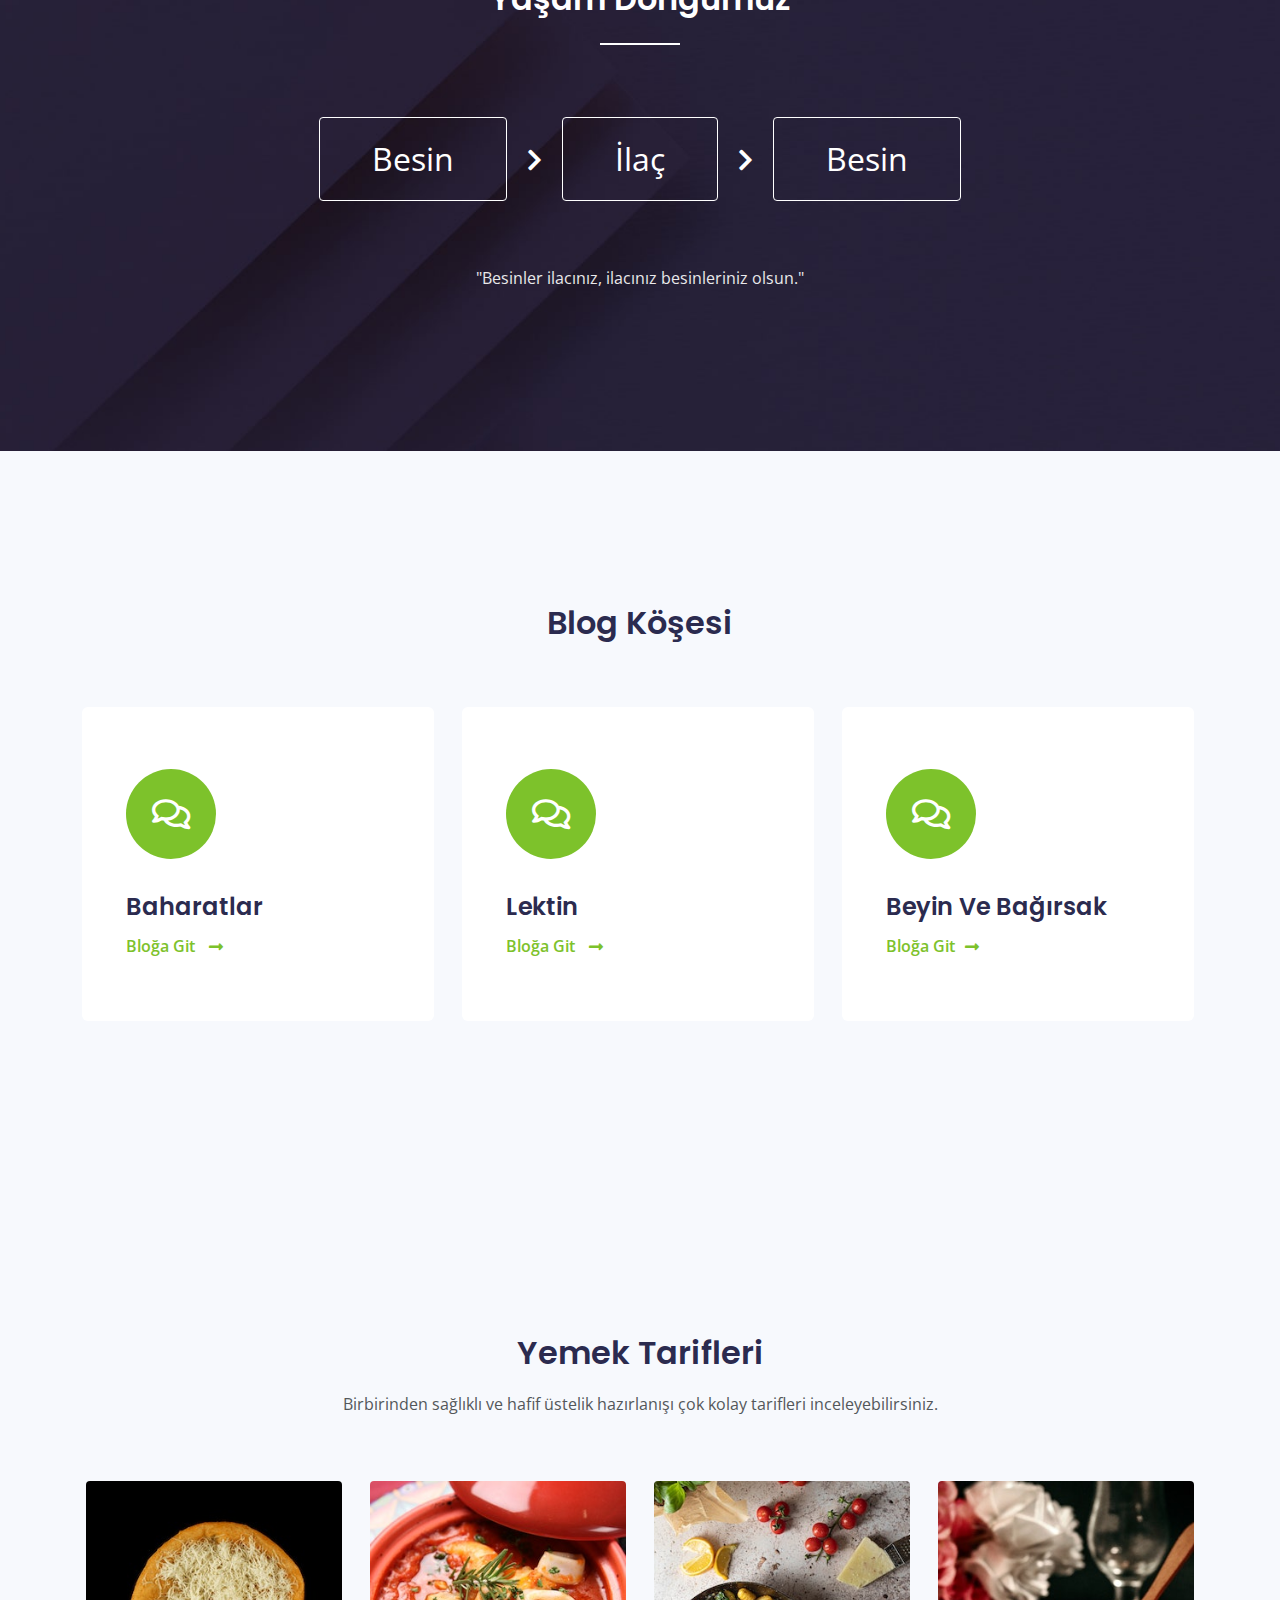
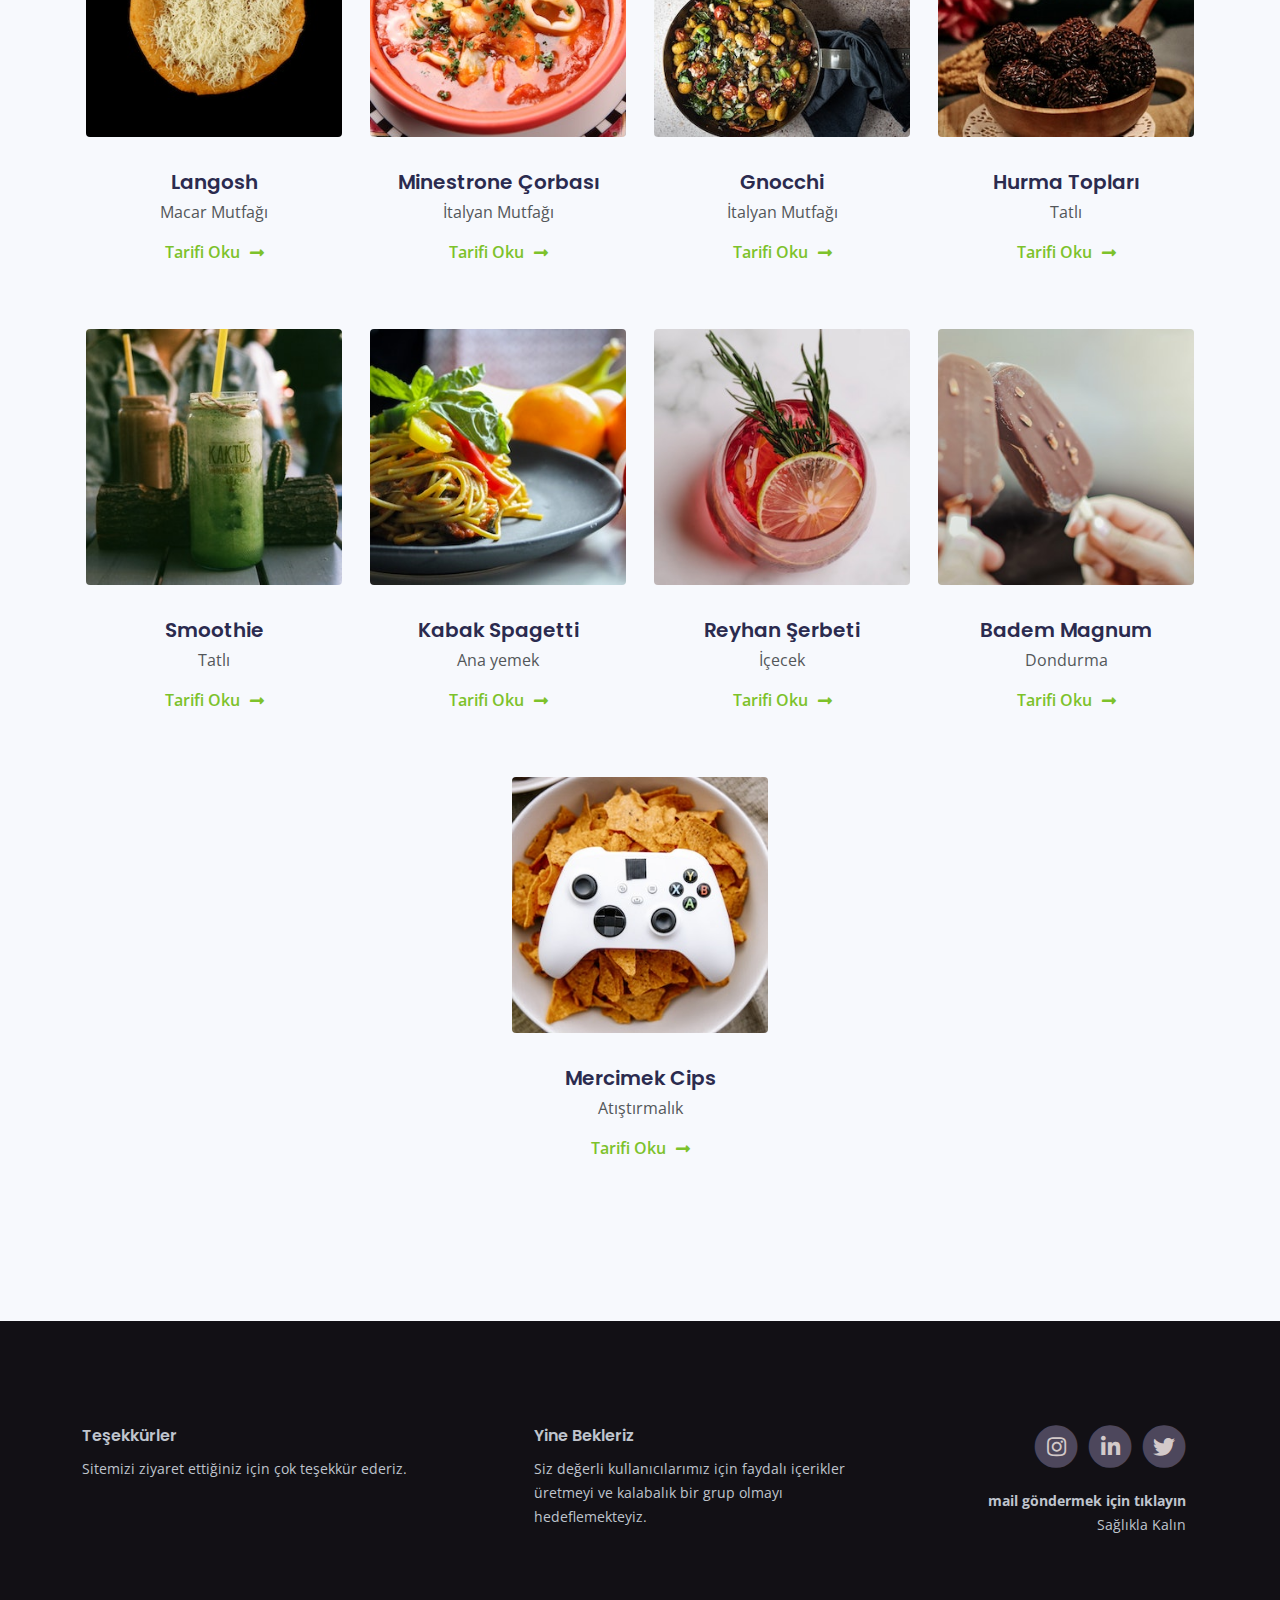
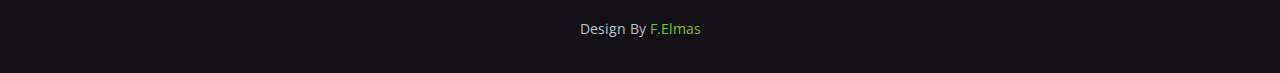
==== commit d216f9af: "updated" ====
--- a/index.html
+++ b/index.html
@@ -62,22 +62,18 @@
                         <a class="nav-link" href="#intro">Hakkımızda</a>
                     </li>
                     <li class="nav-item">
-                        <a class="nav-link" href="#services">Blog</a>
-                    </li>
-                    <li class="nav-item">
                         <a class="nav-link" href="#teams">Yemek Tarifleri</a>
                     </li>
-                    <!--
                     <li class="nav-item dropdown">
-                        <a class="nav-link dropdown-toggle" href="#" id="dropdown01" data-bs-toggle="dropdown" aria-expanded="false">Drop</a>
+                        <a class="nav-link dropdown-toggle" href="#" id="dropdown01" data-bs-toggle="dropdown" aria-expanded="false">Blog</a>
                         <ul class="dropdown-menu" aria-labelledby="dropdown01">
-                            <li><a class="dropdown-item" href="article.html">Article Details</a></li>
+                            <li><a class="dropdown-item" href="baharatlar.html">Baharatlar</a></li>
                             <li><div class="dropdown-divider"></div></li>
-                            <li><a class="dropdown-item" href="terms.html">Terms Conditions</a></li>
+                            <li><a class="dropdown-item" href="lektin.html">Lektin</a></li>
                             <li><div class="dropdown-divider"></div></li>
-                            <li><a class="dropdown-item" href="privacy.html">Privacy Policy</a></li>
+                            <li><a class="dropdown-item" href="beyin.html">Beyin ve Bağırsak</a></li>
                         </ul>
-                    </li>-->
+                    </li>
                 </ul>
                 <span class="nav-item social-icons">
                     <span class="fa-stack">
@@ -146,7 +142,7 @@
                 <div class="col-lg-6 col-xl-5">
                     <div class="text-container">
                         <h2>Saygı Ve Vefa</h2>
-                        <p>“Bir kadın olarak Atatürk’ün sayesinde ayakta duruyor olduğum için ve biz kadınlara bu yolu açtığı için; Prof. Dr. Ayşe Baysal hocamızın bize bu mesleği layığıyla icra etmemize imkan sunup öncü olduğu için her iki kıymetlimi de saygıyla anıp şükranlarımı sunuyorum...”</p>
+                        <p>“Bir kadın olarak Atatürk’ün sayesinde ayakta duruyor olduğum için ve biz diyetisyenlere bu yolu açan; Prof. Dr. Ayşe Baysal hocamızın bu mesleği layığıyla icra etmemize imkan sunup öncü olduğu için her iki kıymetlimi de saygıyla anıp şükranlarımı sunuyorum...”</p>
                         
                     </div> <!-- end of text-container -->
                 </div> <!-- end of col -->
@@ -326,9 +322,9 @@
                             <span class="far fa-comments"></span>
                         </div>
                         <div class="card-body">
-                            <h4 class="card-title">Blog Konusu</h4>
-                            <div class="card-text">Blogdan bir cümle</div>
-                            <a class="read-more no-line green" href="">Devamını Oku <span class="fas fa-long-arrow-alt-right"></span></a>
+                            <h4 class="card-title">Baharatlar</h4>
+                            
+                            <a class="read-more no-line green" href="baharatlar.html">Bloğa Git <span class="fas fa-long-arrow-alt-right"></span></a>
                         </div>
                     </div>
                     <!-- end of card -->
@@ -339,9 +335,9 @@
                             <span class="far fa-comments"></span>
                         </div>
                         <div class="card-body">
-                            <h4 class="card-title">Blog Konusu</h4>
-                            <div class="card-text">Blogdan bir cümle</div>
-                            <a class="read-more no-line green" href="">Devamını Oku <span class="fas fa-long-arrow-alt-right"></span></a>
+                            <h4 class="card-title">Lektin</h4>
+                            
+                            <a class="read-more no-line green" href="lektin.html">Bloğa Git <span class="fas fa-long-arrow-alt-right"></span></a>
                         </div>
                     </div>
                     <!-- end of card -->
@@ -352,9 +348,9 @@
                             <span class="far fa-comments"></span>
                         </div>
                         <div class="card-body">
-                            <h4 class="card-title">Blog Konusu</h4>
-                            <div class="card-text">Blogdan bir cümle</div>
-                            <a class="read-more no-line green" href="">Devamını Oku <span class="fas fa-long-arrow-alt-right"></span></a>
+                            <h4 class="card-title">Beyin Ve Bağırsak</h4>
+                           
+                            <a class="read-more no-line green" href="beyin.html">Bloğa Git<span class="fas fa-long-arrow-alt-right"></span></a>
                         </div>
                     </div>
                     <!-- end of card -->
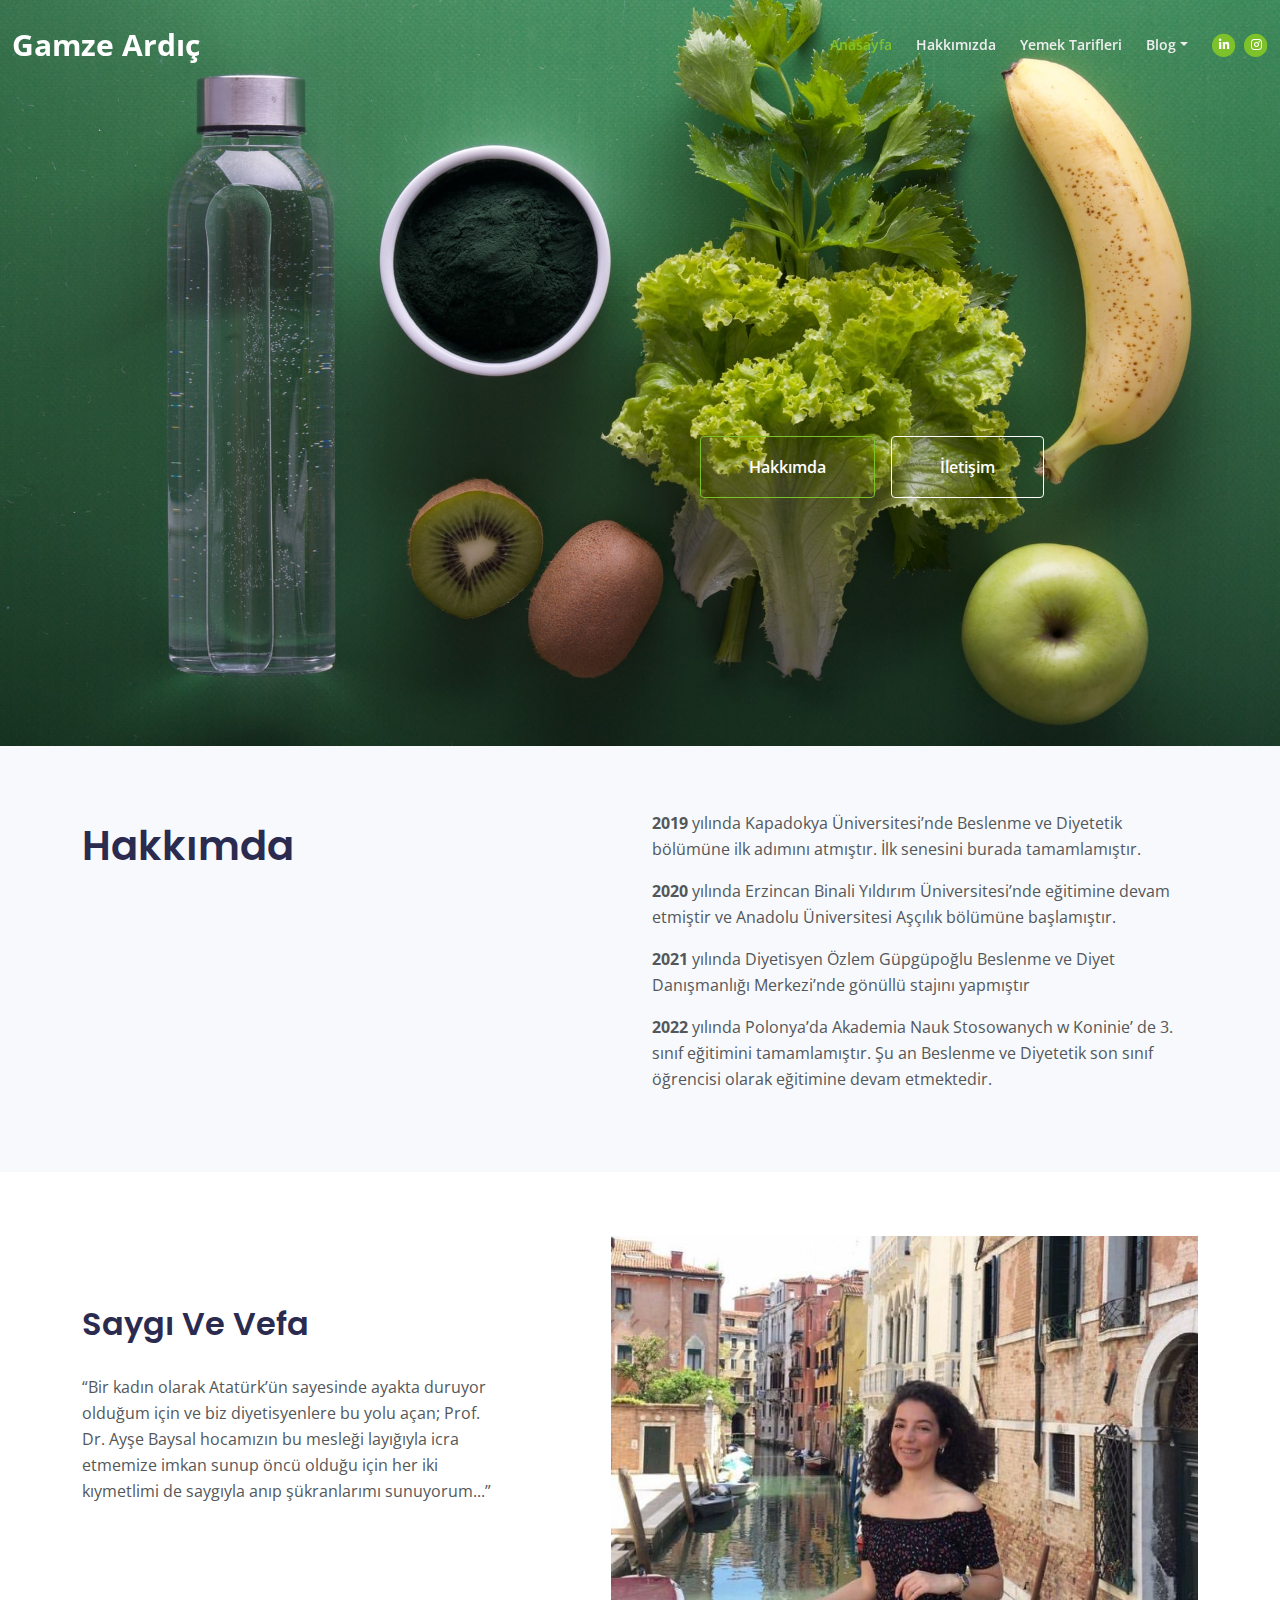
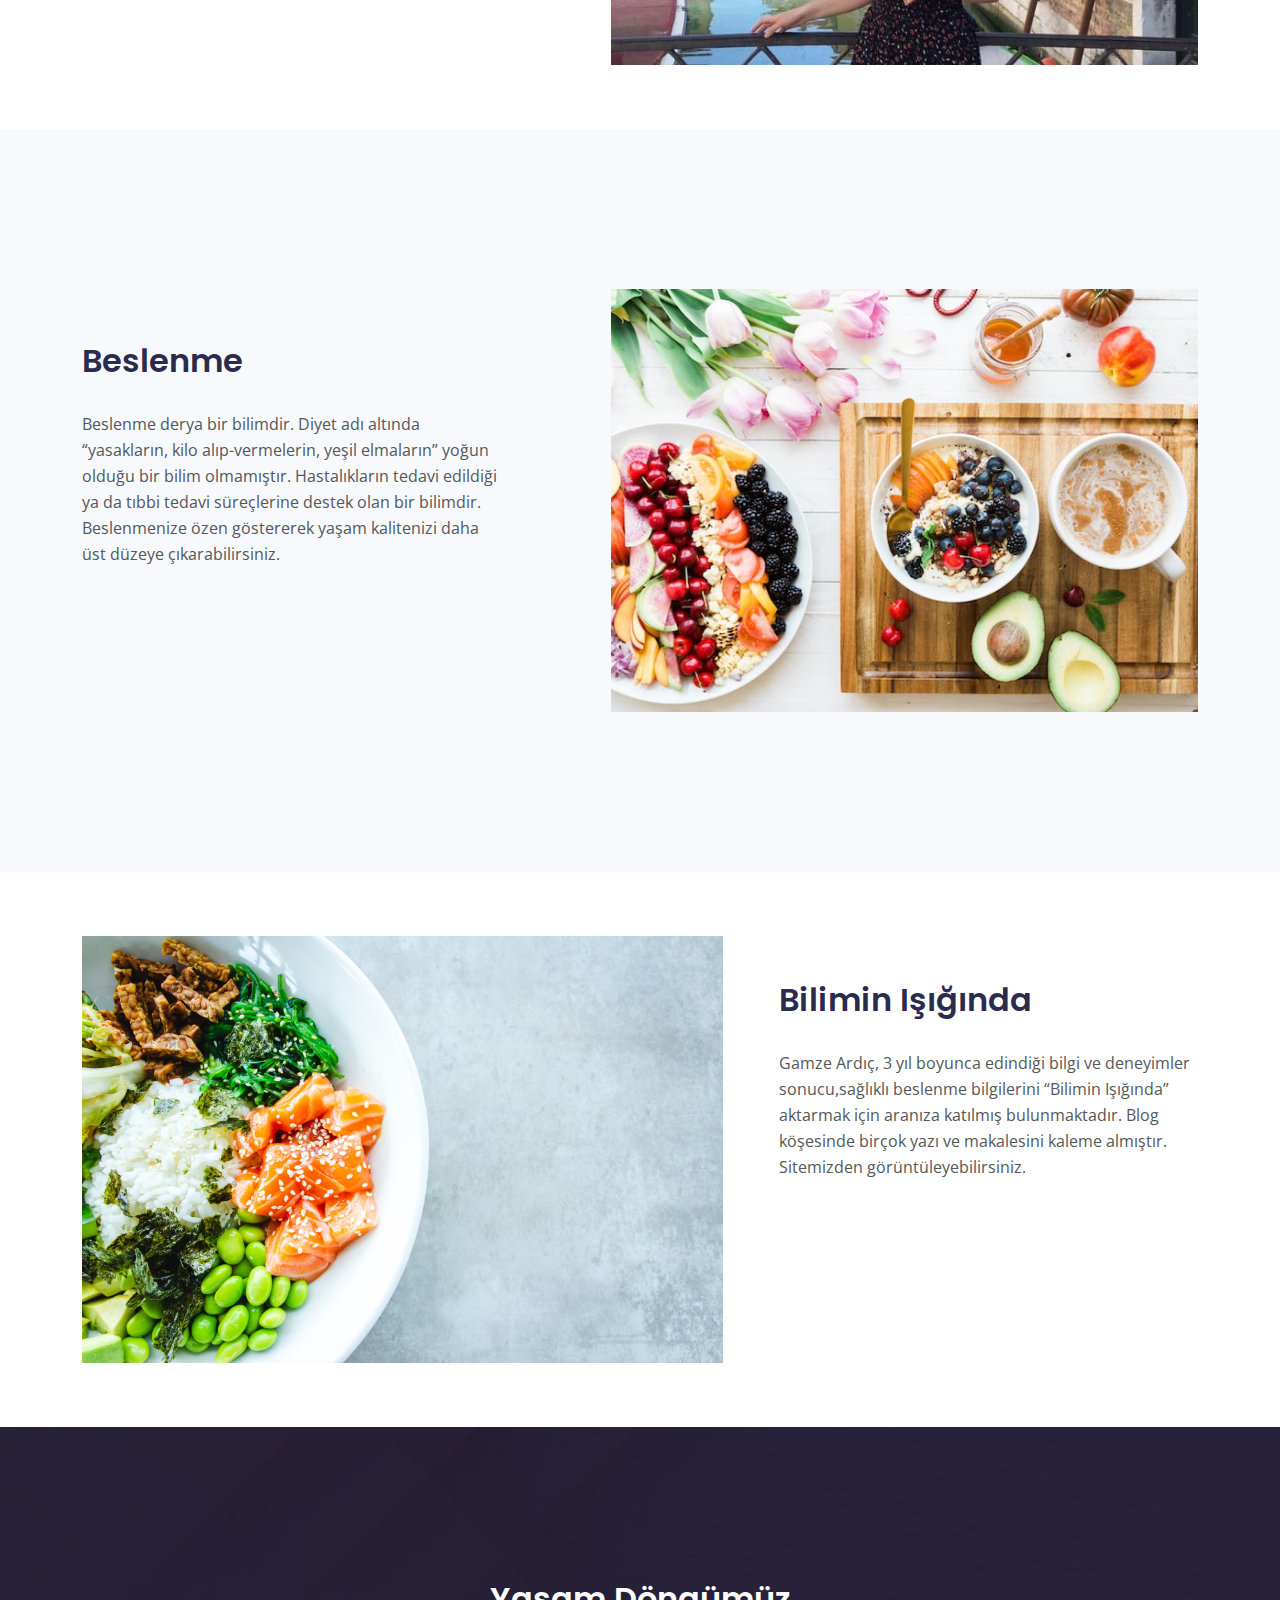
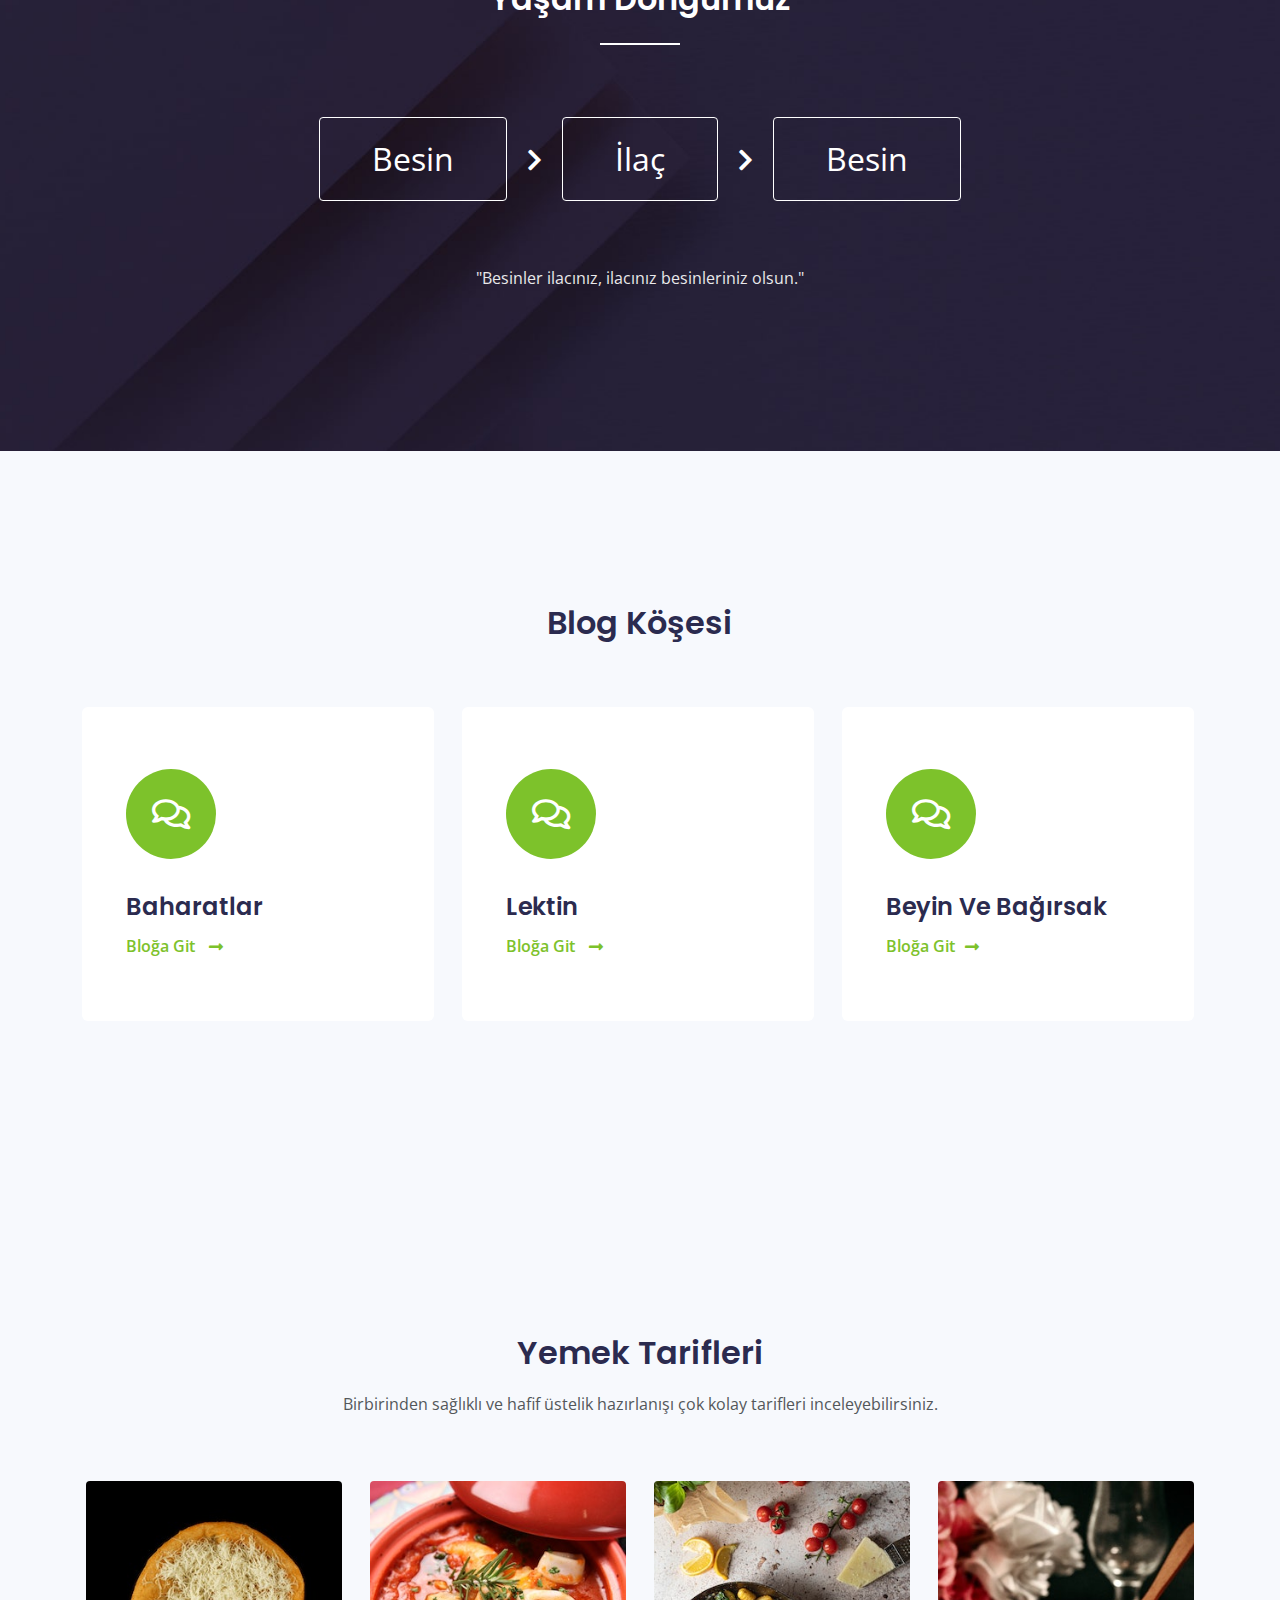
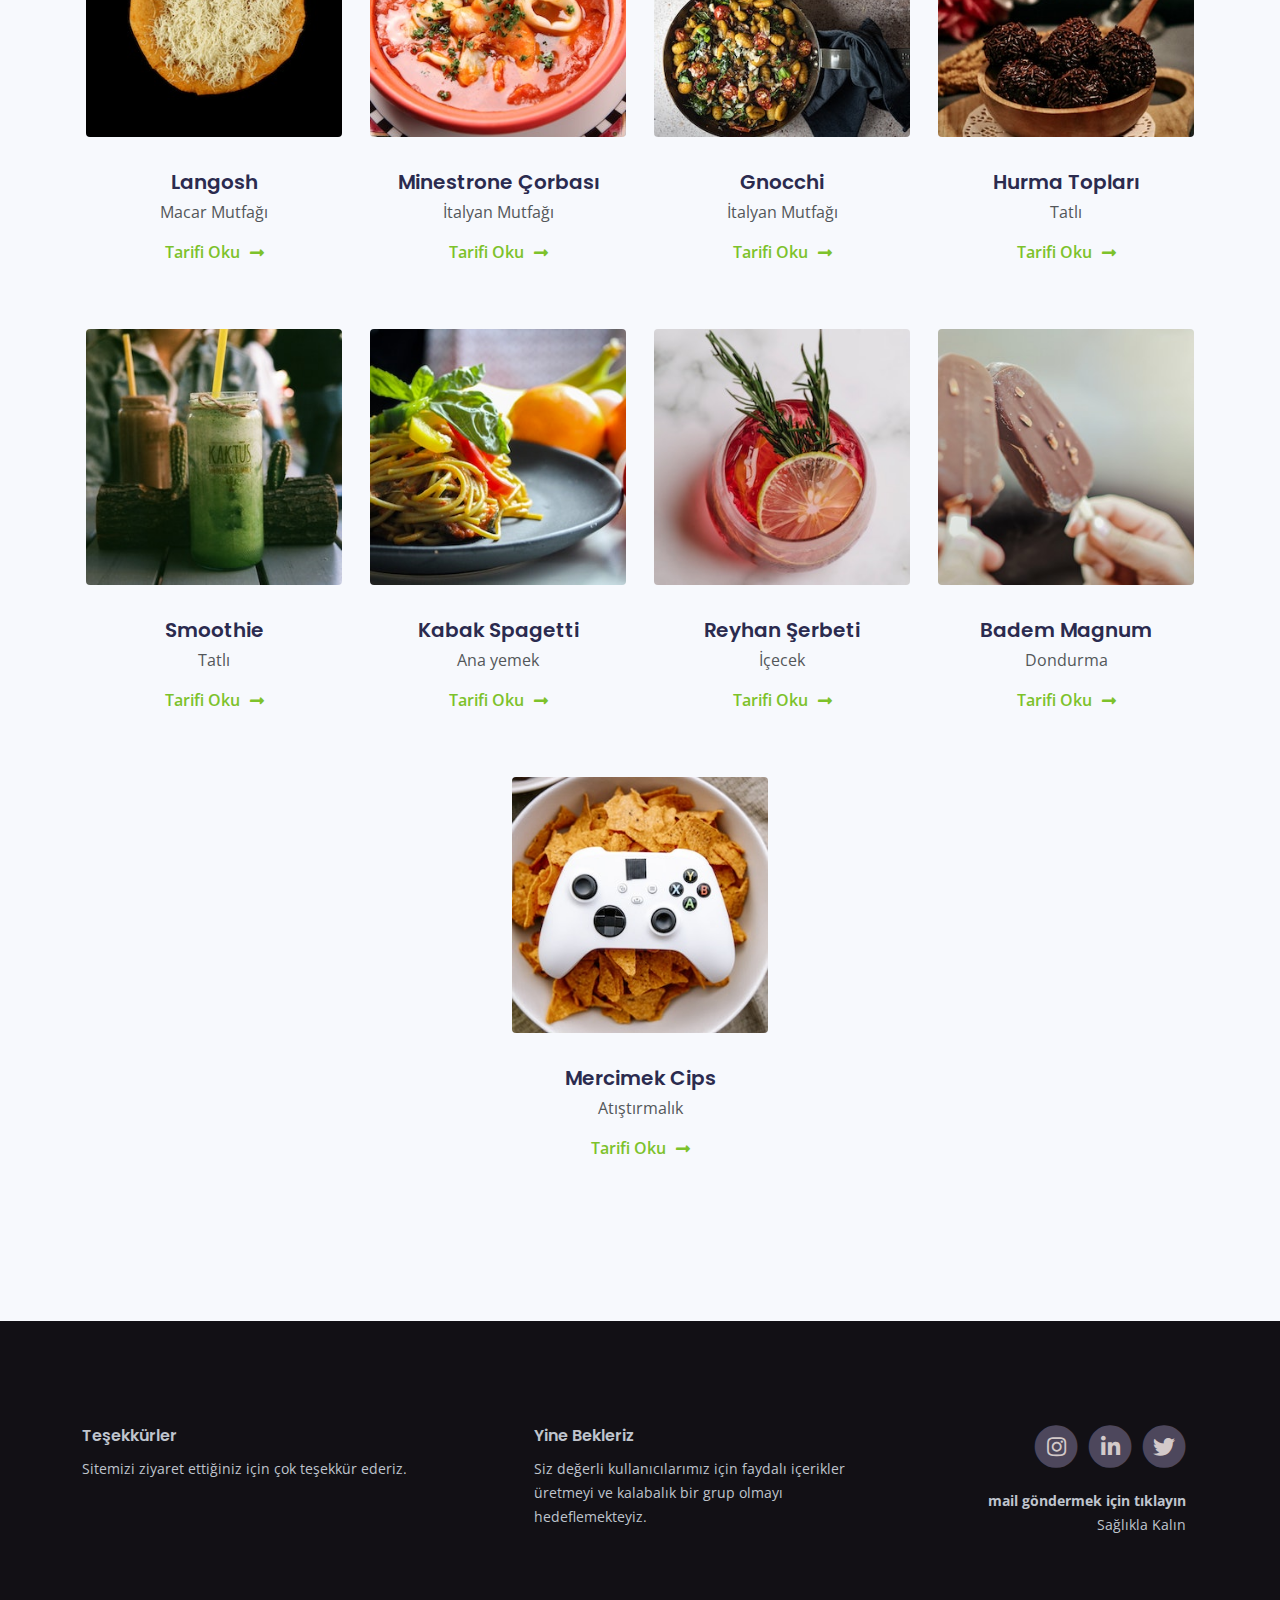
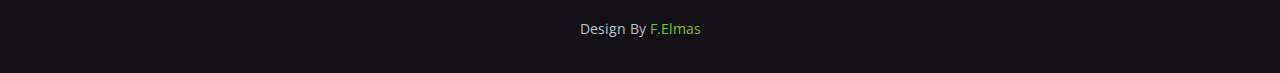
==== commit bd85a6bb: "updated" ====
--- a/index.html
+++ b/index.html
@@ -124,7 +124,7 @@
                 <div class="col-lg-6">
                     <div class="text-container">
                         <p><strong>2019</strong> yılında Kapadokya Üniversitesi’nde Beslenme ve Diyetetik bölümüne ilk adımını atmıştır. İlk senesini burada tamamlamıştır.</p>
-                        <p><strong>2020</strong> yılında Erzincan Binali Yıldırım Üniversitesi’nde eğitimine devam etmiştir.</p>
+                        <p><strong>2020</strong> yılında Erzincan Binali Yıldırım Üniversitesi’nde eğitimine devam etmiştir ve Anadolu Üniversitesi Aşçılık bölümüne başlamıştır.</p>
                         <p><strong>2021</strong> yılında Diyetisyen Özlem Güpgüpoğlu Beslenme ve Diyet Danışmanlığı Merkezi’nde gönüllü stajını yapmıştır</p>
                         <p><strong>2022</strong> yılında Polonya’da Akademia Nauk Stosowanych w Koninie’ de 3. sınıf eğitimini tamamlamıştır. Şu an Beslenme ve Diyetetik son sınıf öğrencisi olarak eğitimine devam etmektedir.</p>
                     </div> <!-- end of text-container -->
@@ -324,7 +324,7 @@
                         <div class="card-body">
                             <h4 class="card-title">Baharatlar</h4>
                             
-                            <a class="read-more no-line green" href="baharatlar.html">Bloğa Git <span class="fas fa-long-arrow-alt-right"></span></a>
+                            <a class="read-more no-line green" href="baharatlar.html" target="_blank">Bloğa Git <span class="fas fa-long-arrow-alt-right"></span></a>
                         </div>
                     </div>
                     <!-- end of card -->
@@ -337,7 +337,7 @@
                         <div class="card-body">
                             <h4 class="card-title">Lektin</h4>
                             
-                            <a class="read-more no-line green" href="lektin.html">Bloğa Git <span class="fas fa-long-arrow-alt-right"></span></a>
+                            <a class="read-more no-line green" href="lektin.html" target="_blank">Bloğa Git <span class="fas fa-long-arrow-alt-right"></span></a>
                         </div>
                     </div>
                     <!-- end of card -->
@@ -350,7 +350,7 @@
                         <div class="card-body">
                             <h4 class="card-title">Beyin Ve Bağırsak</h4>
                            
-                            <a class="read-more no-line green" href="beyin.html">Bloğa Git<span class="fas fa-long-arrow-alt-right"></span></a>
+                            <a class="read-more no-line green" href="beyin.html" target="_blank">Bloğa Git<span class="fas fa-long-arrow-alt-right"></span></a>
                         </div>
                     </div>
                     <!-- end of card -->
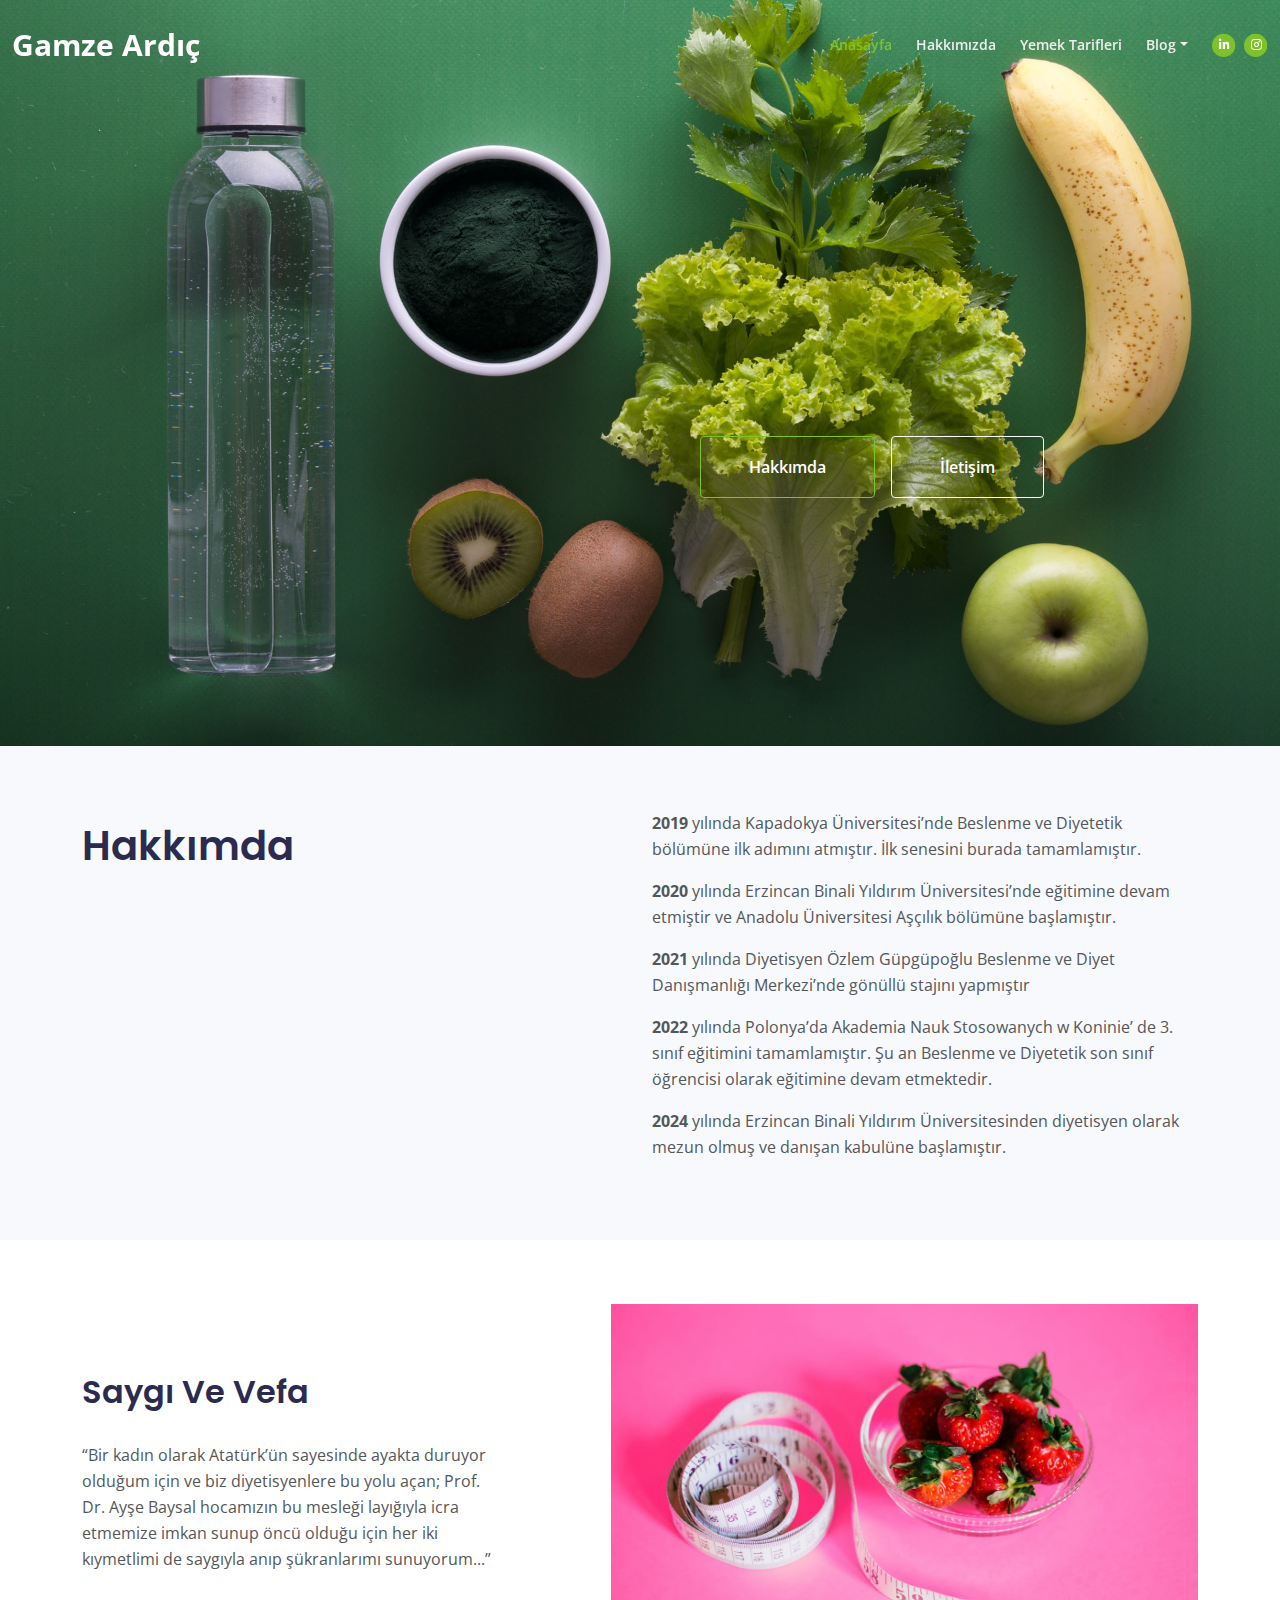
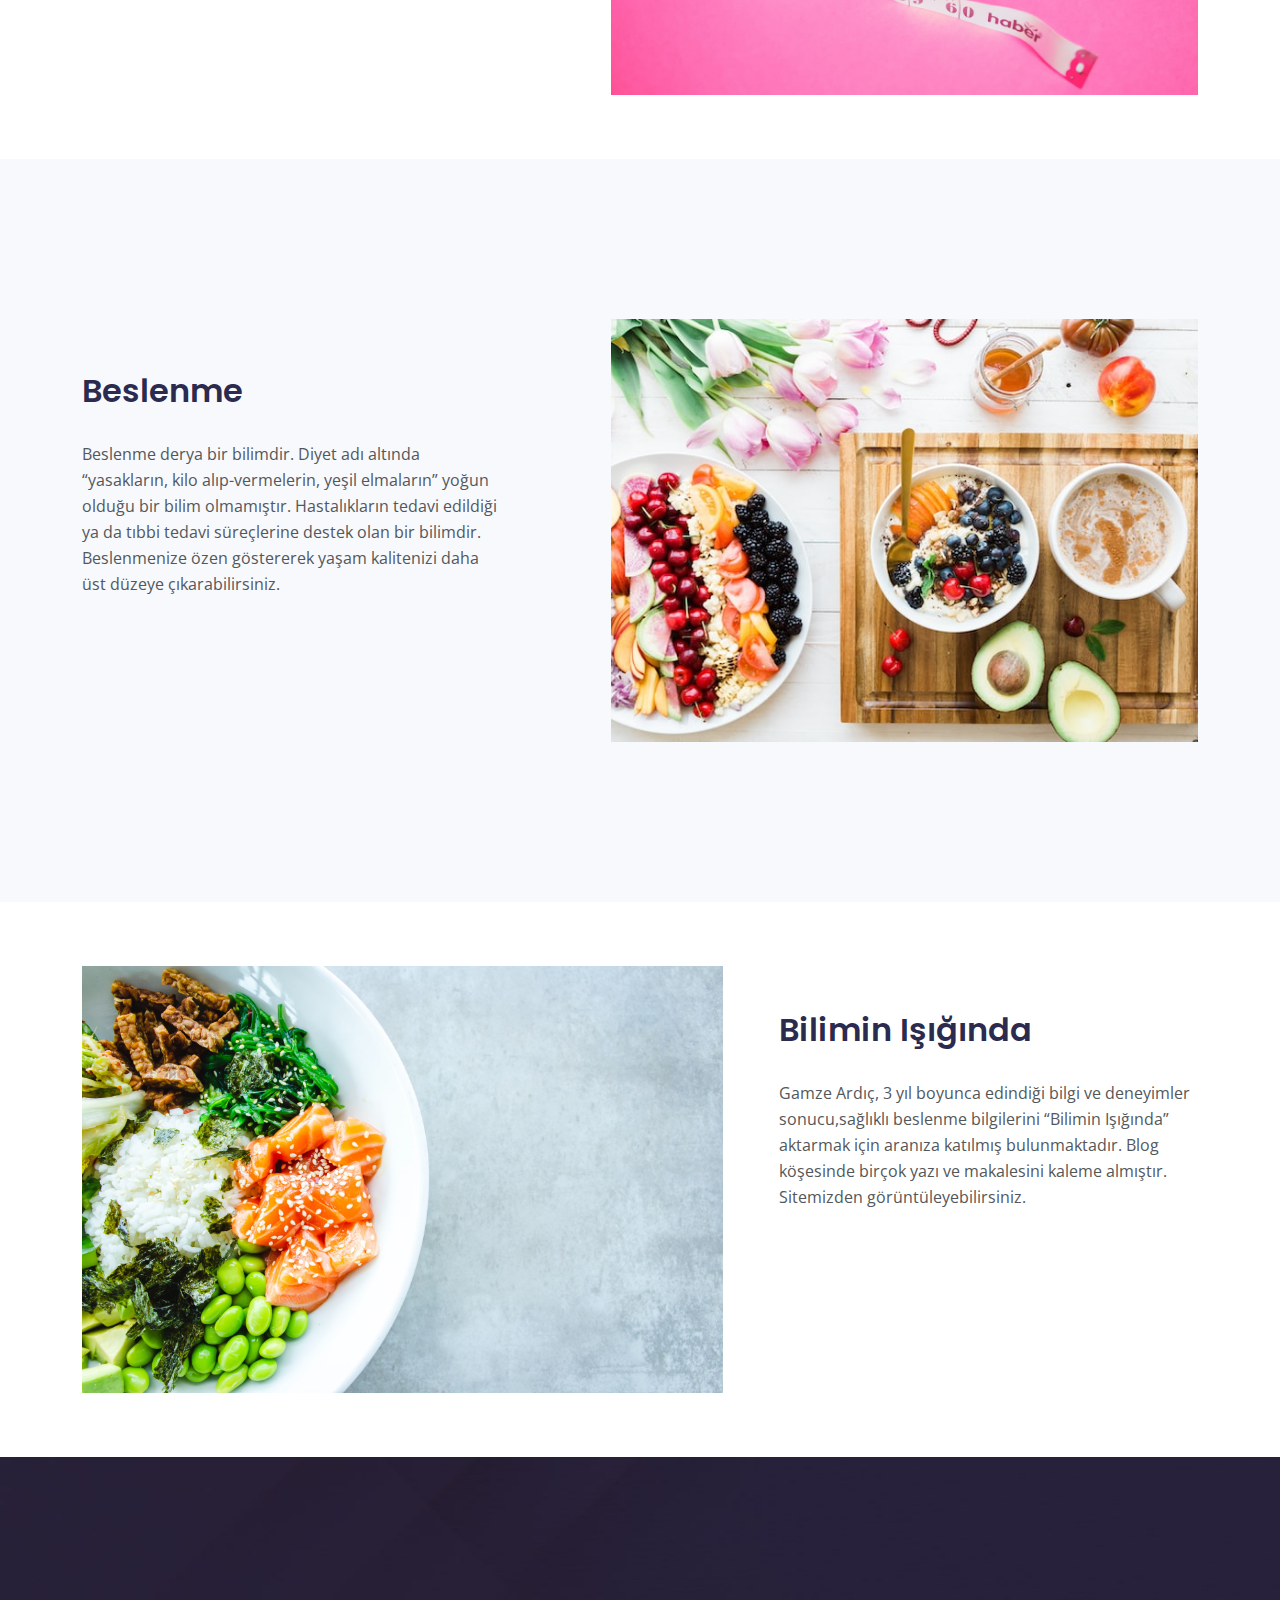
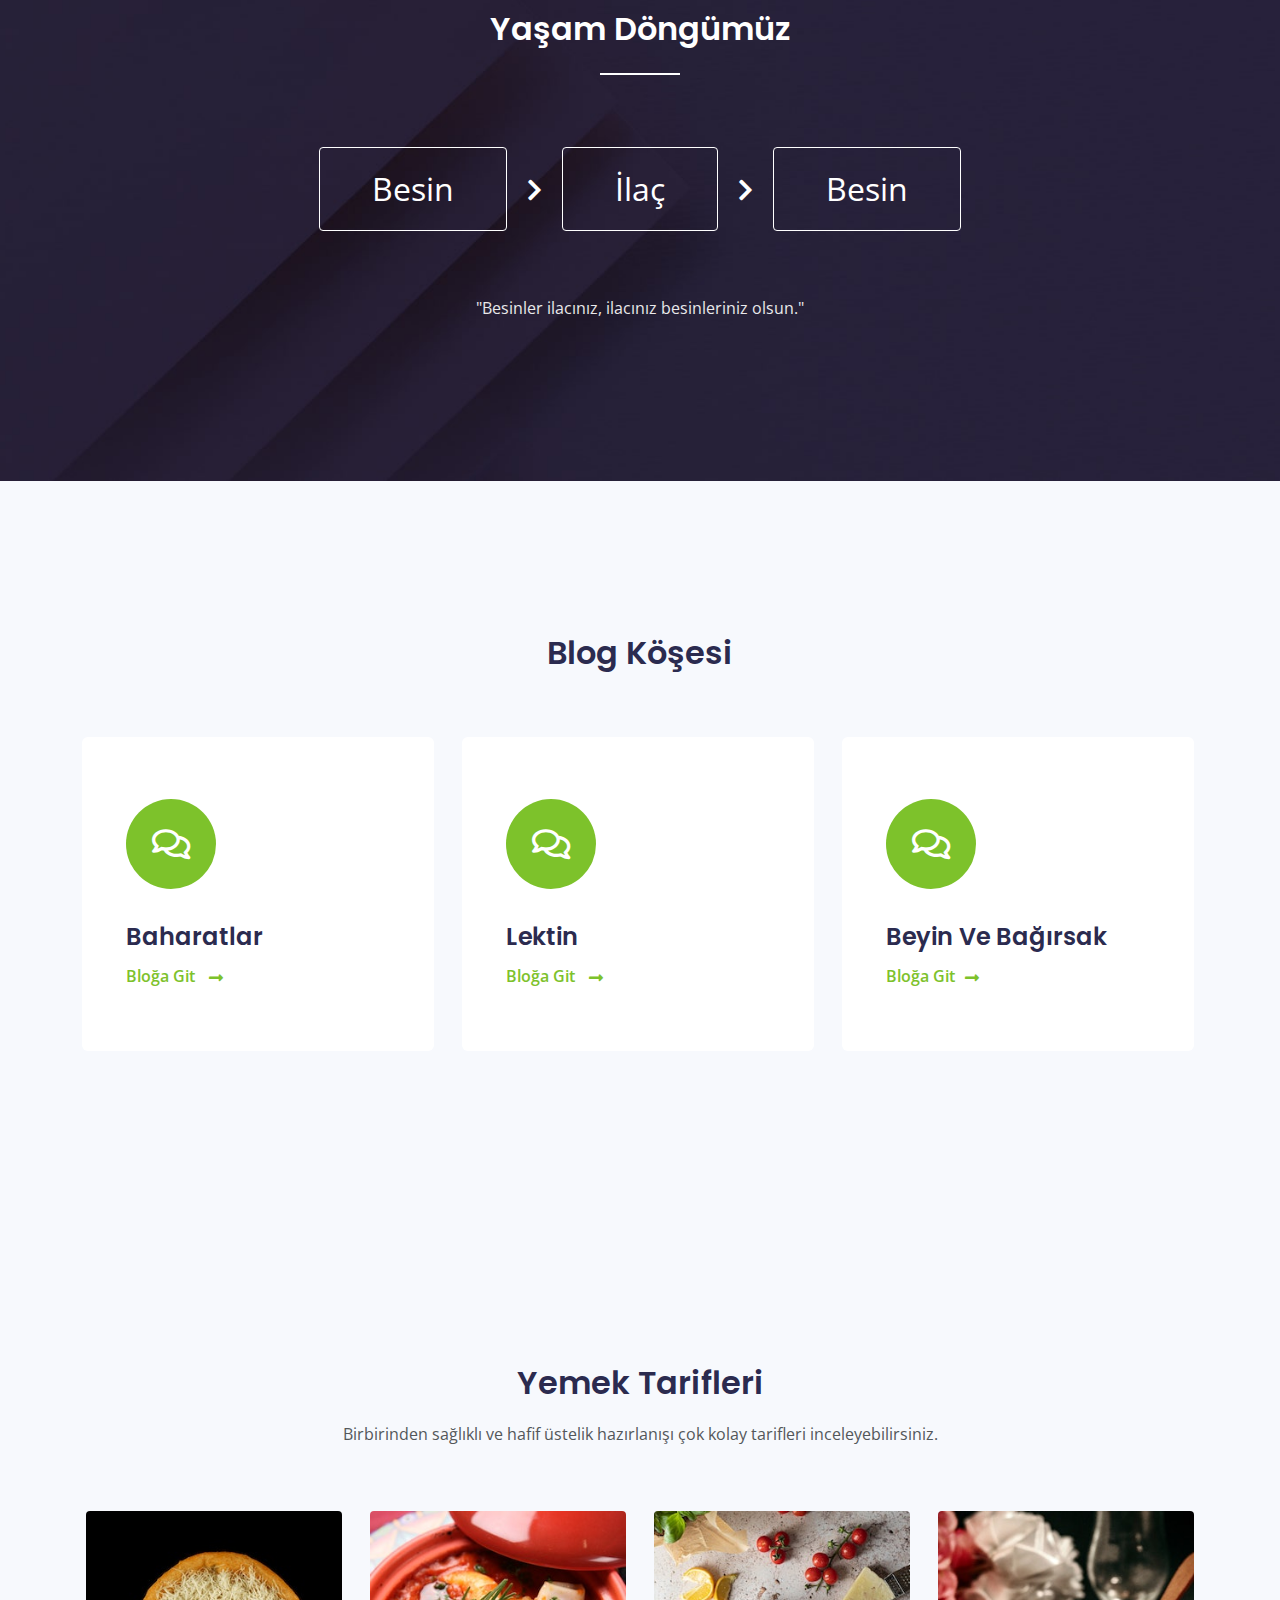
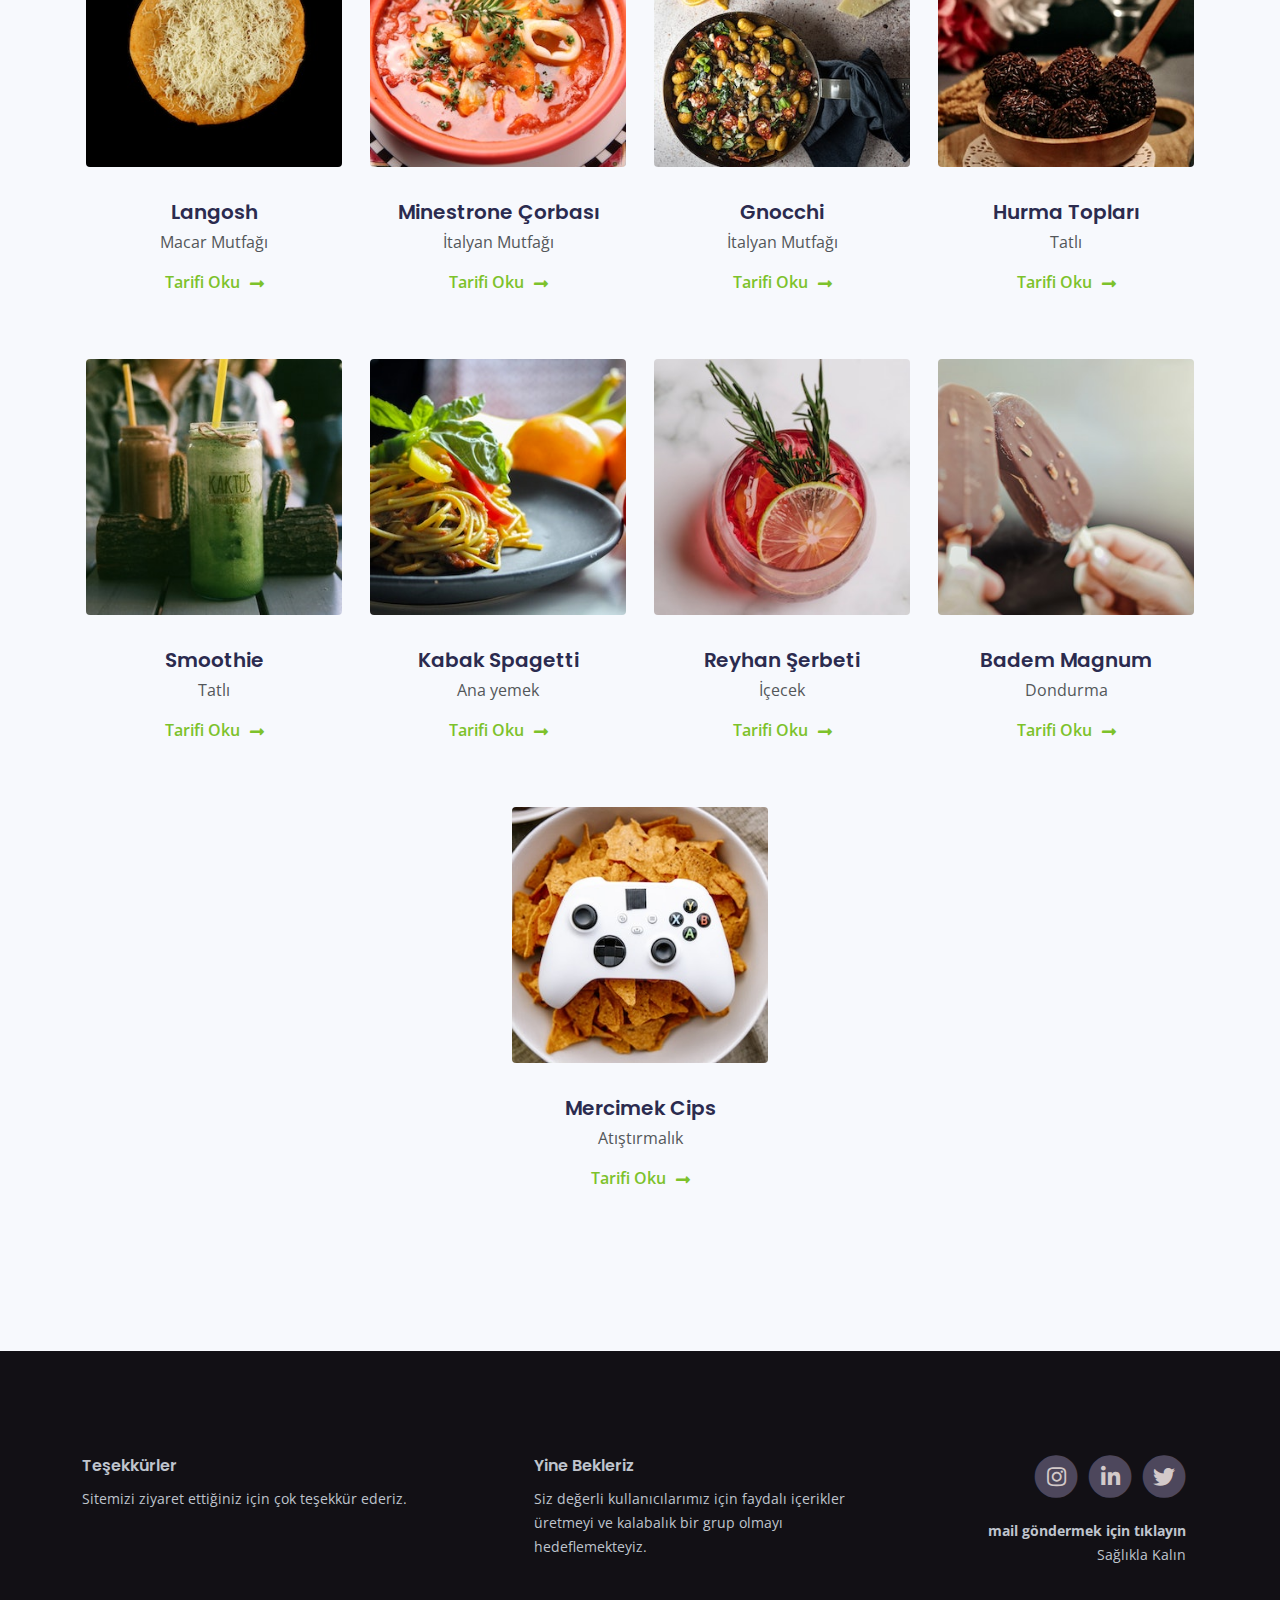
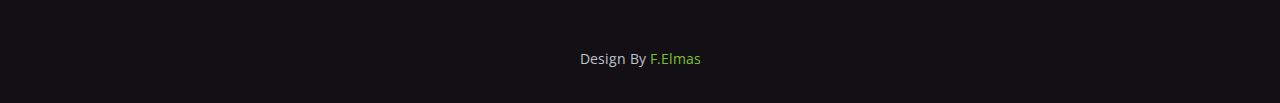
==== commit ba535b17: "updated" ====
--- a/index.html
+++ b/index.html
@@ -19,7 +19,7 @@
 	<meta name="twitter:card" content="summary_large_image"> <!-- to have large image post format in Twitter -->
 
     <!-- Webpage Title -->
-    <title>Gamze Ardıç | Öğrenci Diyetisyen</title>
+    <title>Gamze Ardıç | Diyetisyen</title>
     
     <!-- Styles -->
     <link href="https://fonts.googleapis.com/css2?family=Open+Sans:ital,wght@0,400;0,600;0,700;1,400&display=swap" rel="stylesheet">
@@ -127,6 +127,7 @@
                         <p><strong>2020</strong> yılında Erzincan Binali Yıldırım Üniversitesi’nde eğitimine devam etmiştir ve Anadolu Üniversitesi Aşçılık bölümüne başlamıştır.</p>
                         <p><strong>2021</strong> yılında Diyetisyen Özlem Güpgüpoğlu Beslenme ve Diyet Danışmanlığı Merkezi’nde gönüllü stajını yapmıştır</p>
                         <p><strong>2022</strong> yılında Polonya’da Akademia Nauk Stosowanych w Koninie’ de 3. sınıf eğitimini tamamlamıştır. Şu an Beslenme ve Diyetetik son sınıf öğrencisi olarak eğitimine devam etmektedir.</p>
+                        <p><strong>2024</strong> yılında Erzincan Binali Yıldırım Üniversitesinden diyetisyen olarak mezun olmuş ve danışan kabulüne başlamıştır.</p>
                     </div> <!-- end of text-container -->
                 </div> <!-- end of col -->
             </div> <!-- end of row -->
@@ -148,7 +149,7 @@
                 </div> <!-- end of col -->
                 <div class="col-lg-6 col-xl-7">
                     <div class="image-container">
-                        <img class="img-fluid" src="images/dgaProfil.jpeg" alt="alternative">
+                        <img class="img-fluid" src="images/dytg-bg.jpg" alt="alternative">
                     </div> <!-- end of image-container -->
                 </div> <!-- end of col -->
             </div> <!-- end of row -->
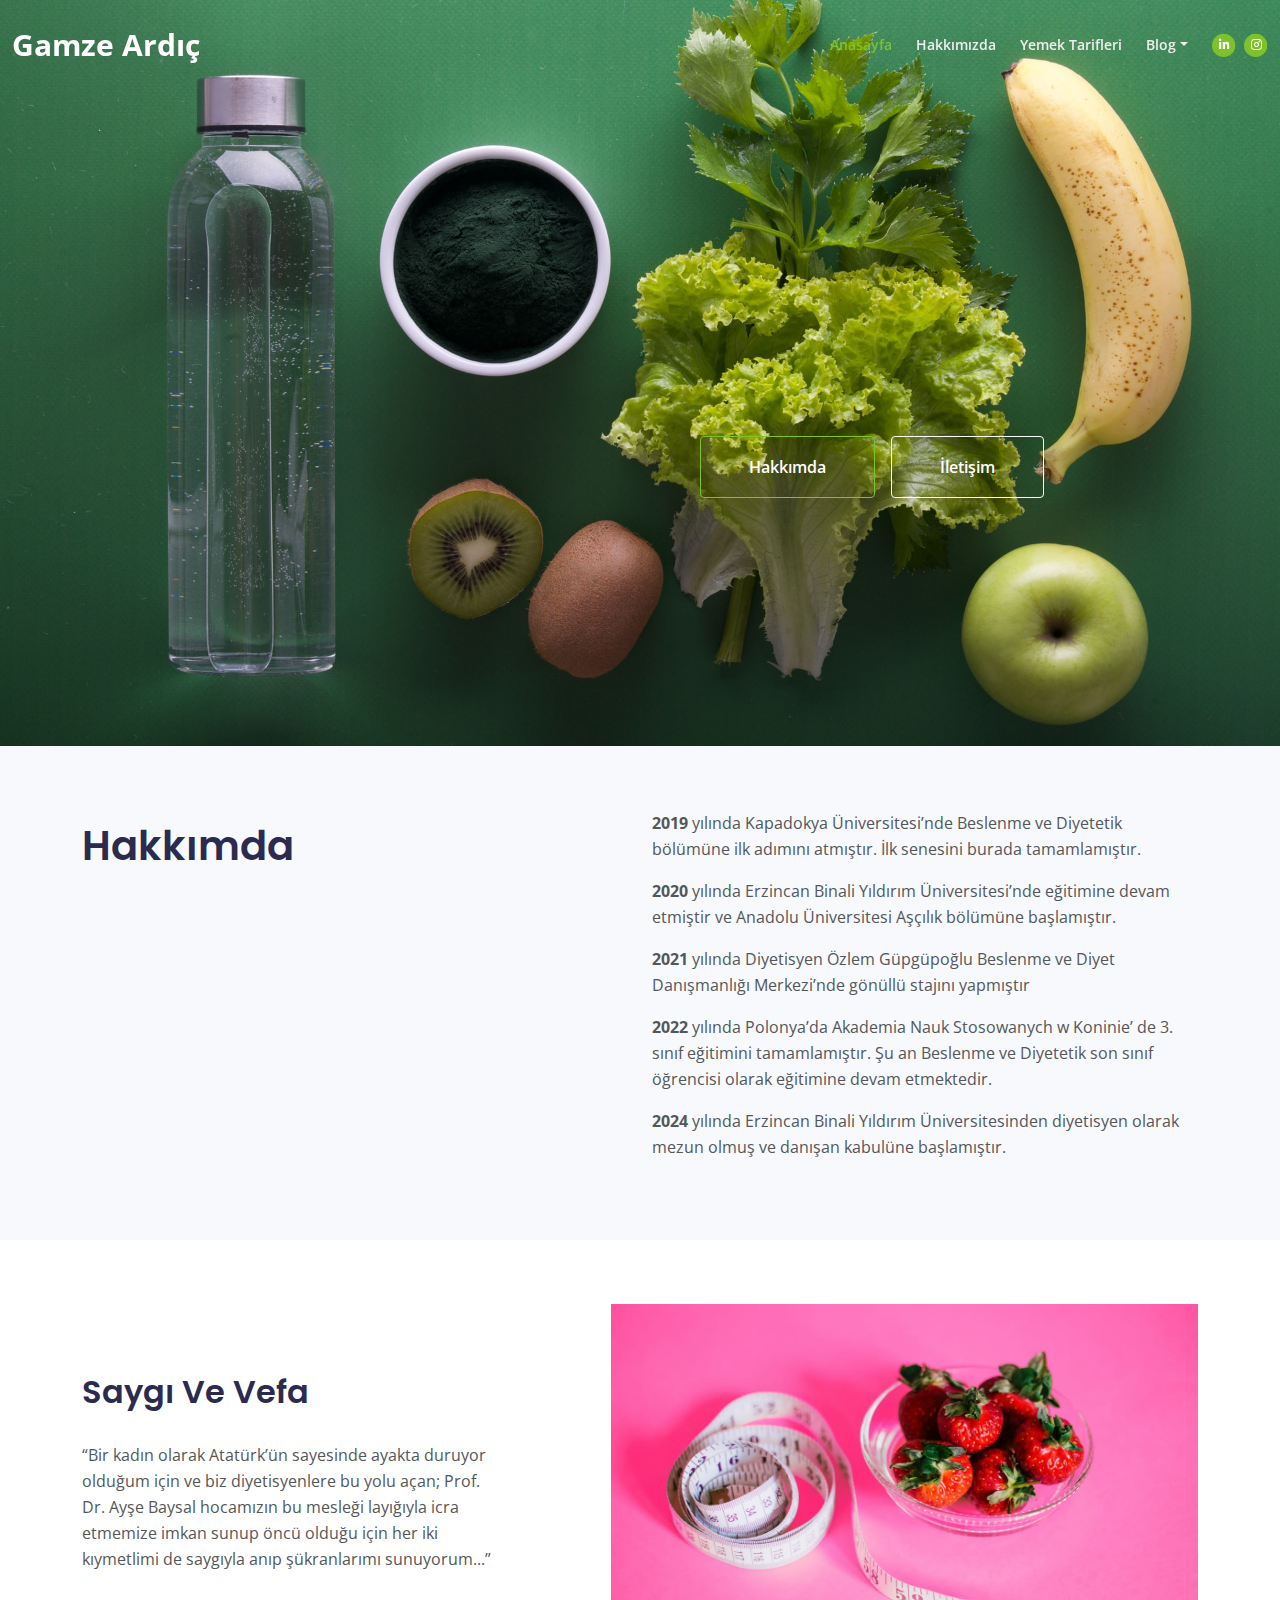
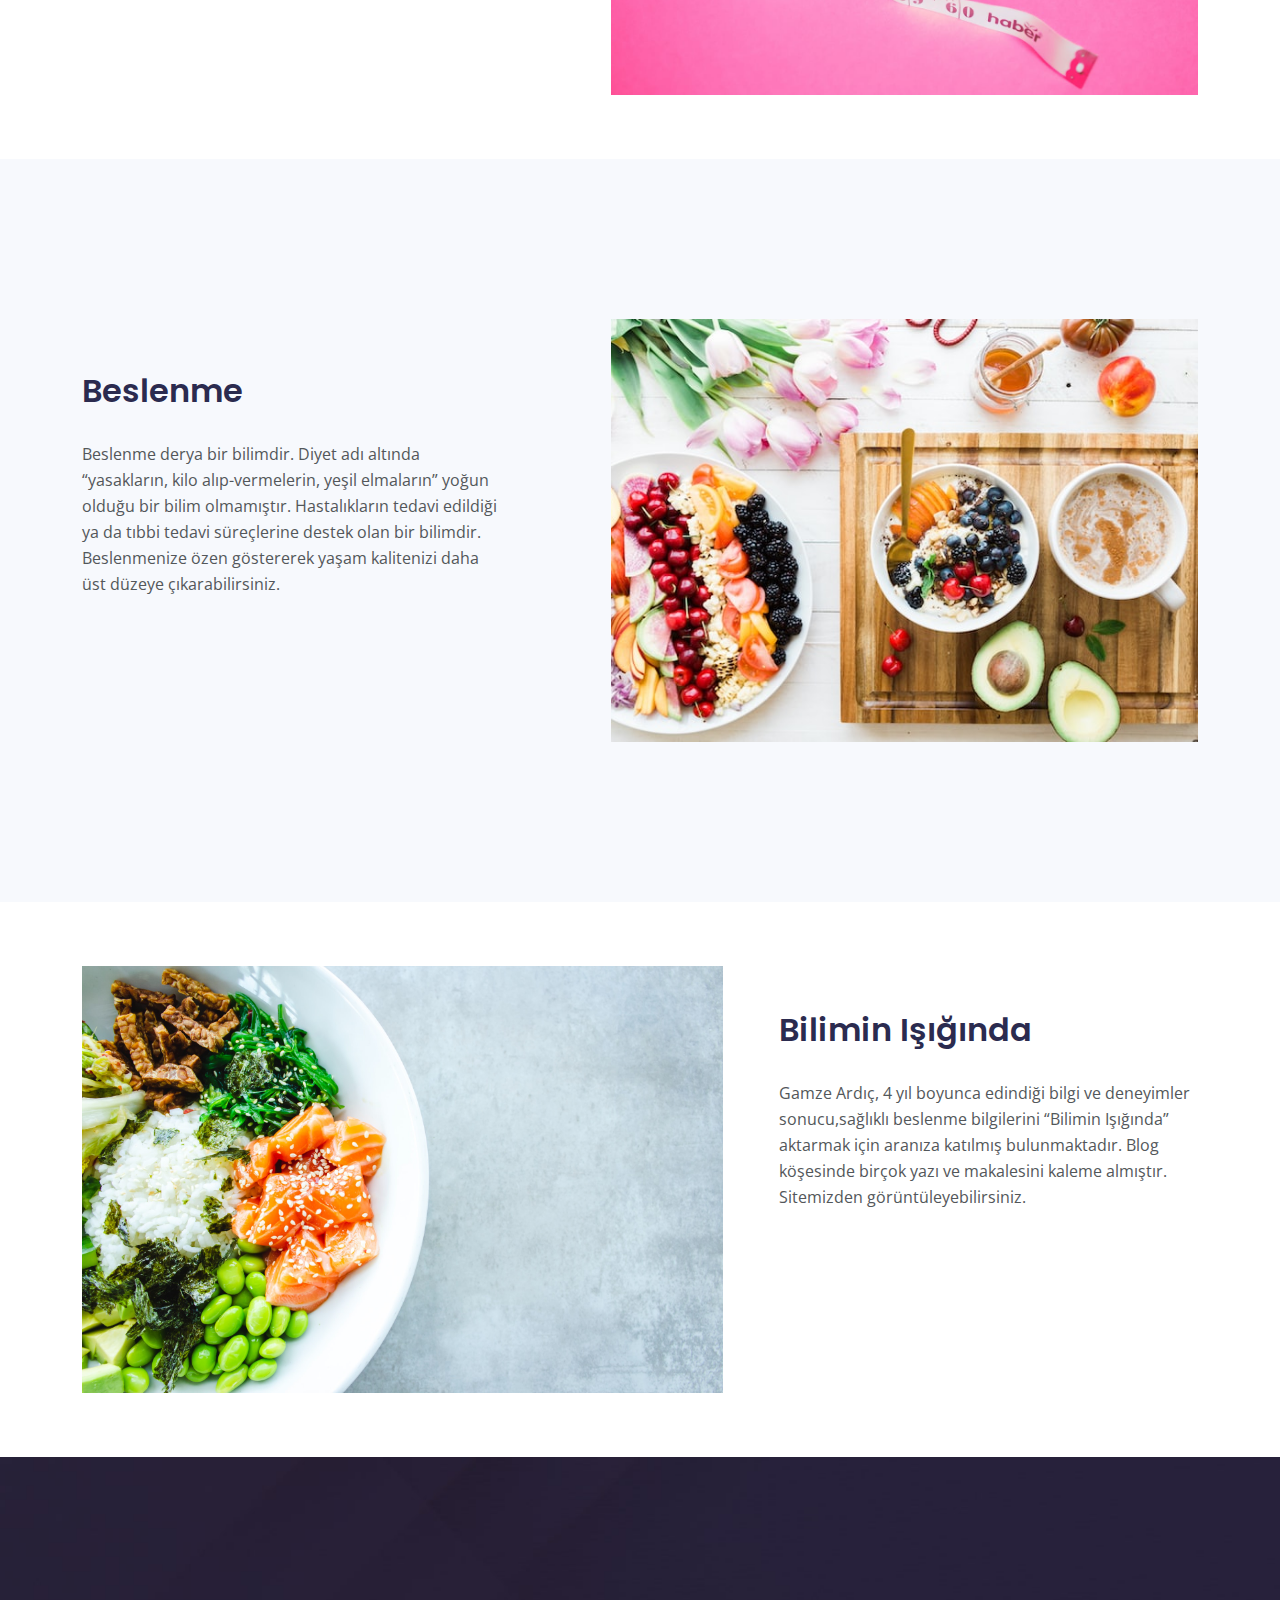
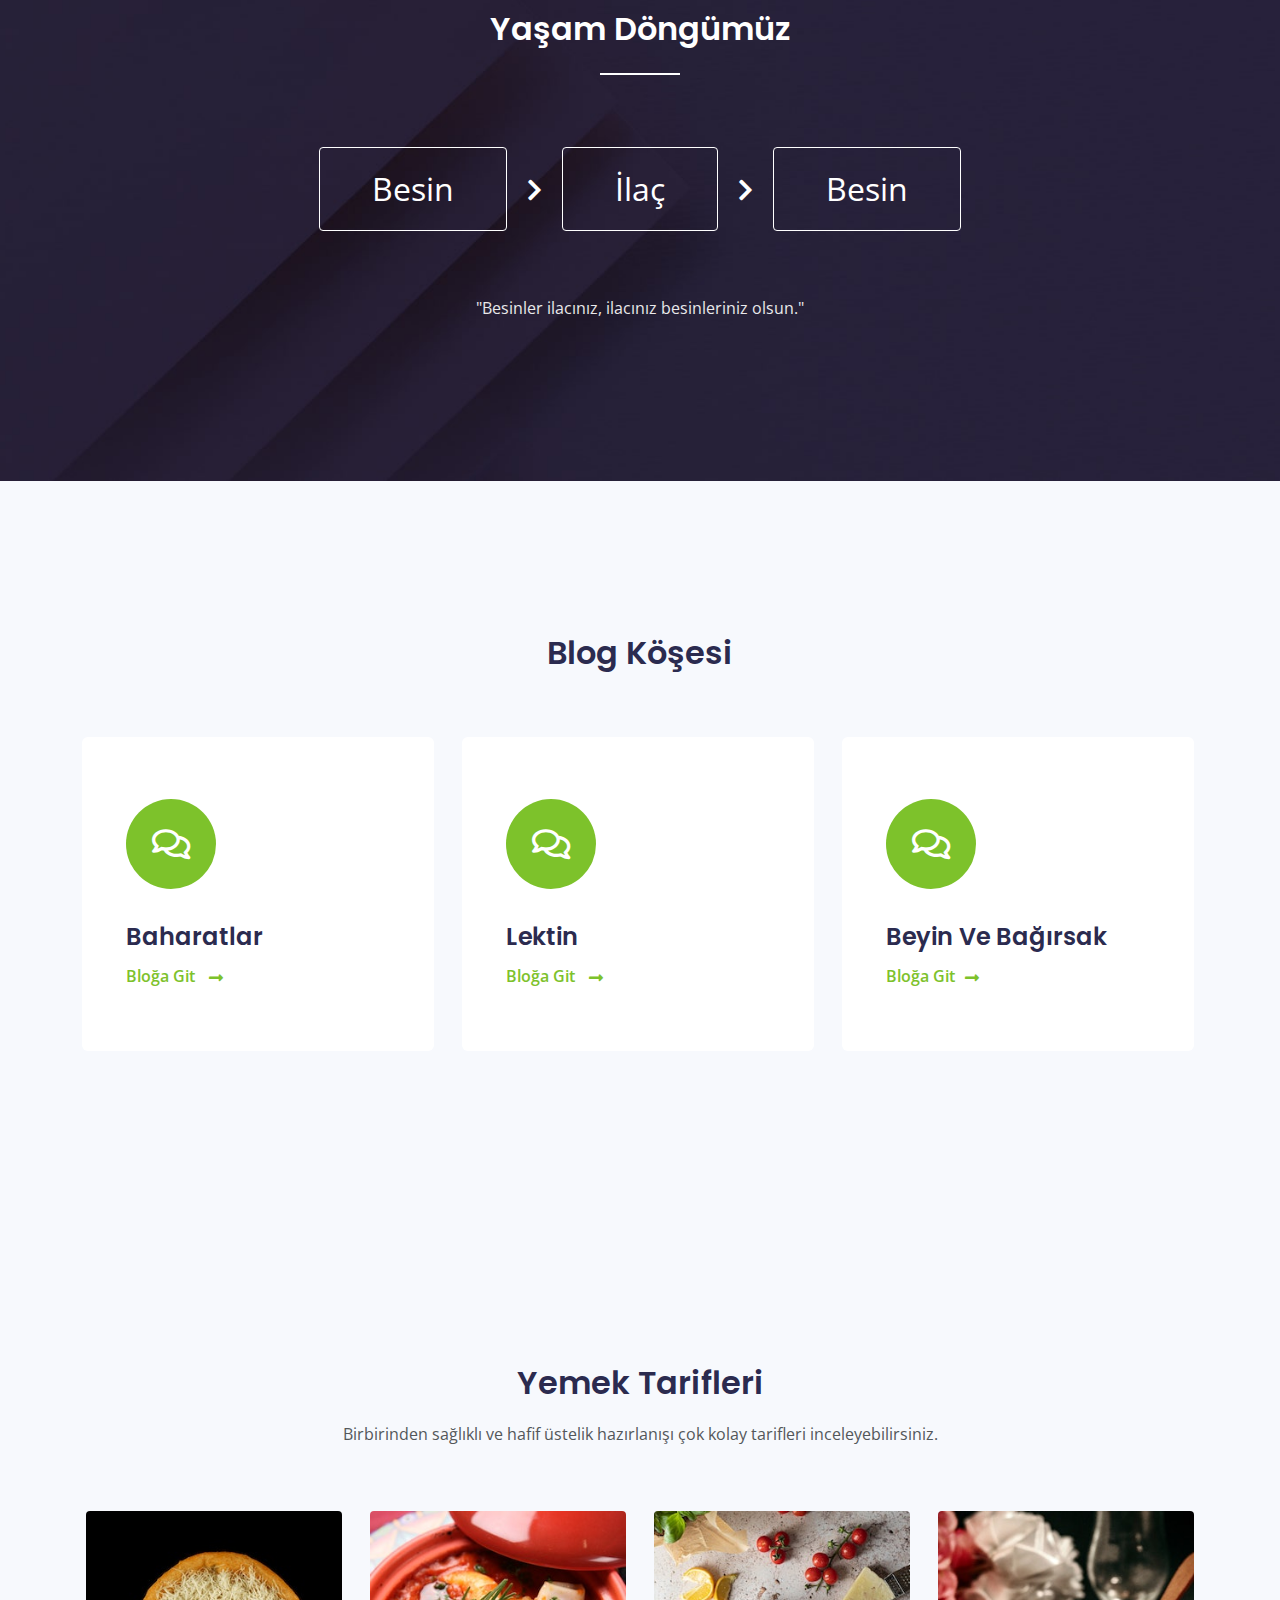
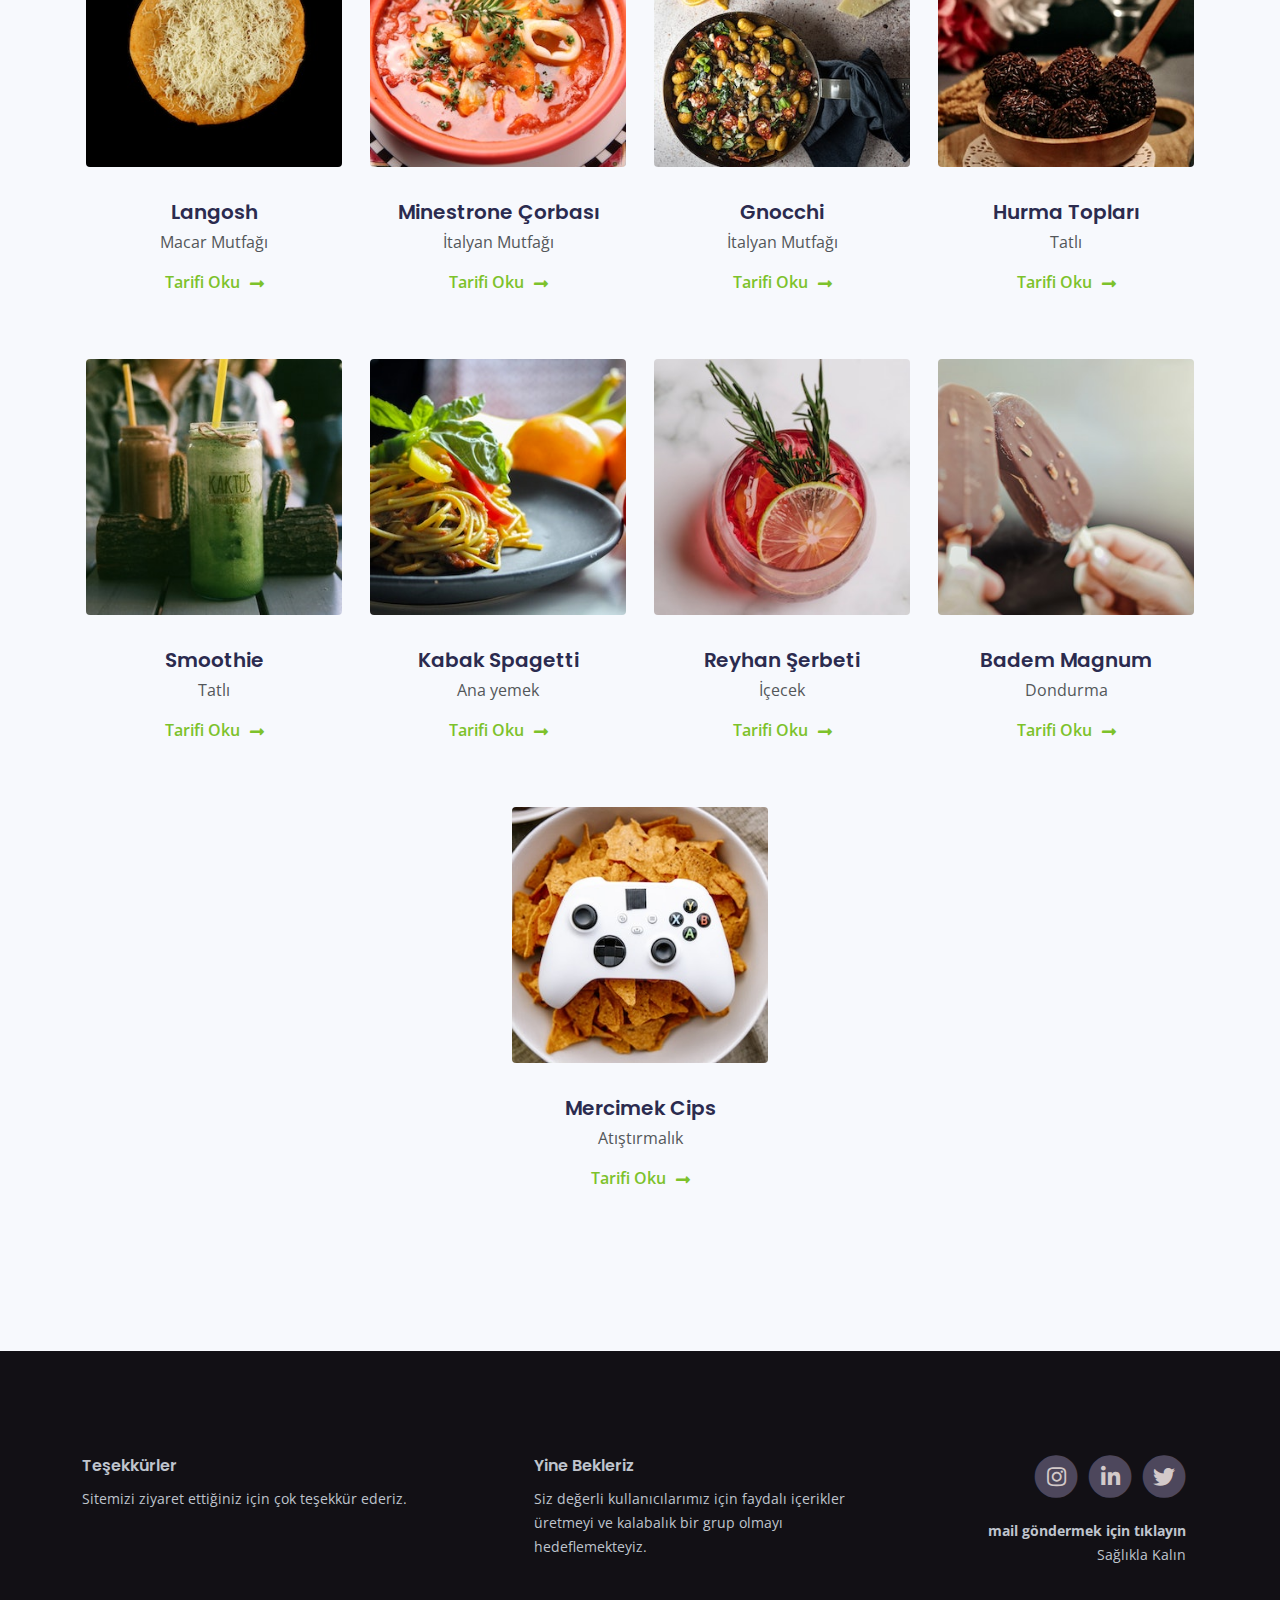
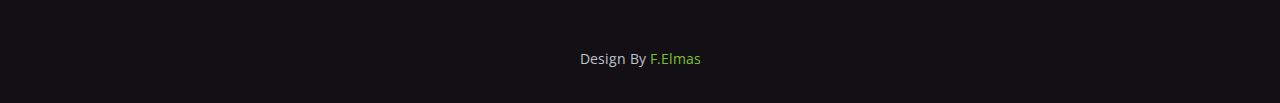
==== commit 000fb65f: "updated" ====
--- a/index.html
+++ b/index.html
@@ -189,7 +189,7 @@
                 <div class="col-lg-6 col-xl-5">
                     <div class="text-container">
                         <h2>Bilimin Işığında</h2>
-                        <p>Gamze Ardıç, 3 yıl boyunca edindiği bilgi ve deneyimler sonucu,sağlıklı beslenme bilgilerini “Bilimin Işığında” aktarmak için aranıza katılmış bulunmaktadır. Blog köşesinde birçok yazı ve makalesini kaleme almıştır. Sitemizden görüntüleyebilirsiniz.</p>
+                        <p>Gamze Ardıç, 4 yıl boyunca edindiği bilgi ve deneyimler sonucu,sağlıklı beslenme bilgilerini “Bilimin Işığında” aktarmak için aranıza katılmış bulunmaktadır. Blog köşesinde birçok yazı ve makalesini kaleme almıştır. Sitemizden görüntüleyebilirsiniz.</p>
                         
                         <!-- <a class="btn-solid-reg" data-bs-toggle="modal" data-bs-target="#staticBackdrop">Modal</a> <a class="btn-outline-reg" href="article.html">Details</a>-->
                     </div> <!-- end of text-container -->
